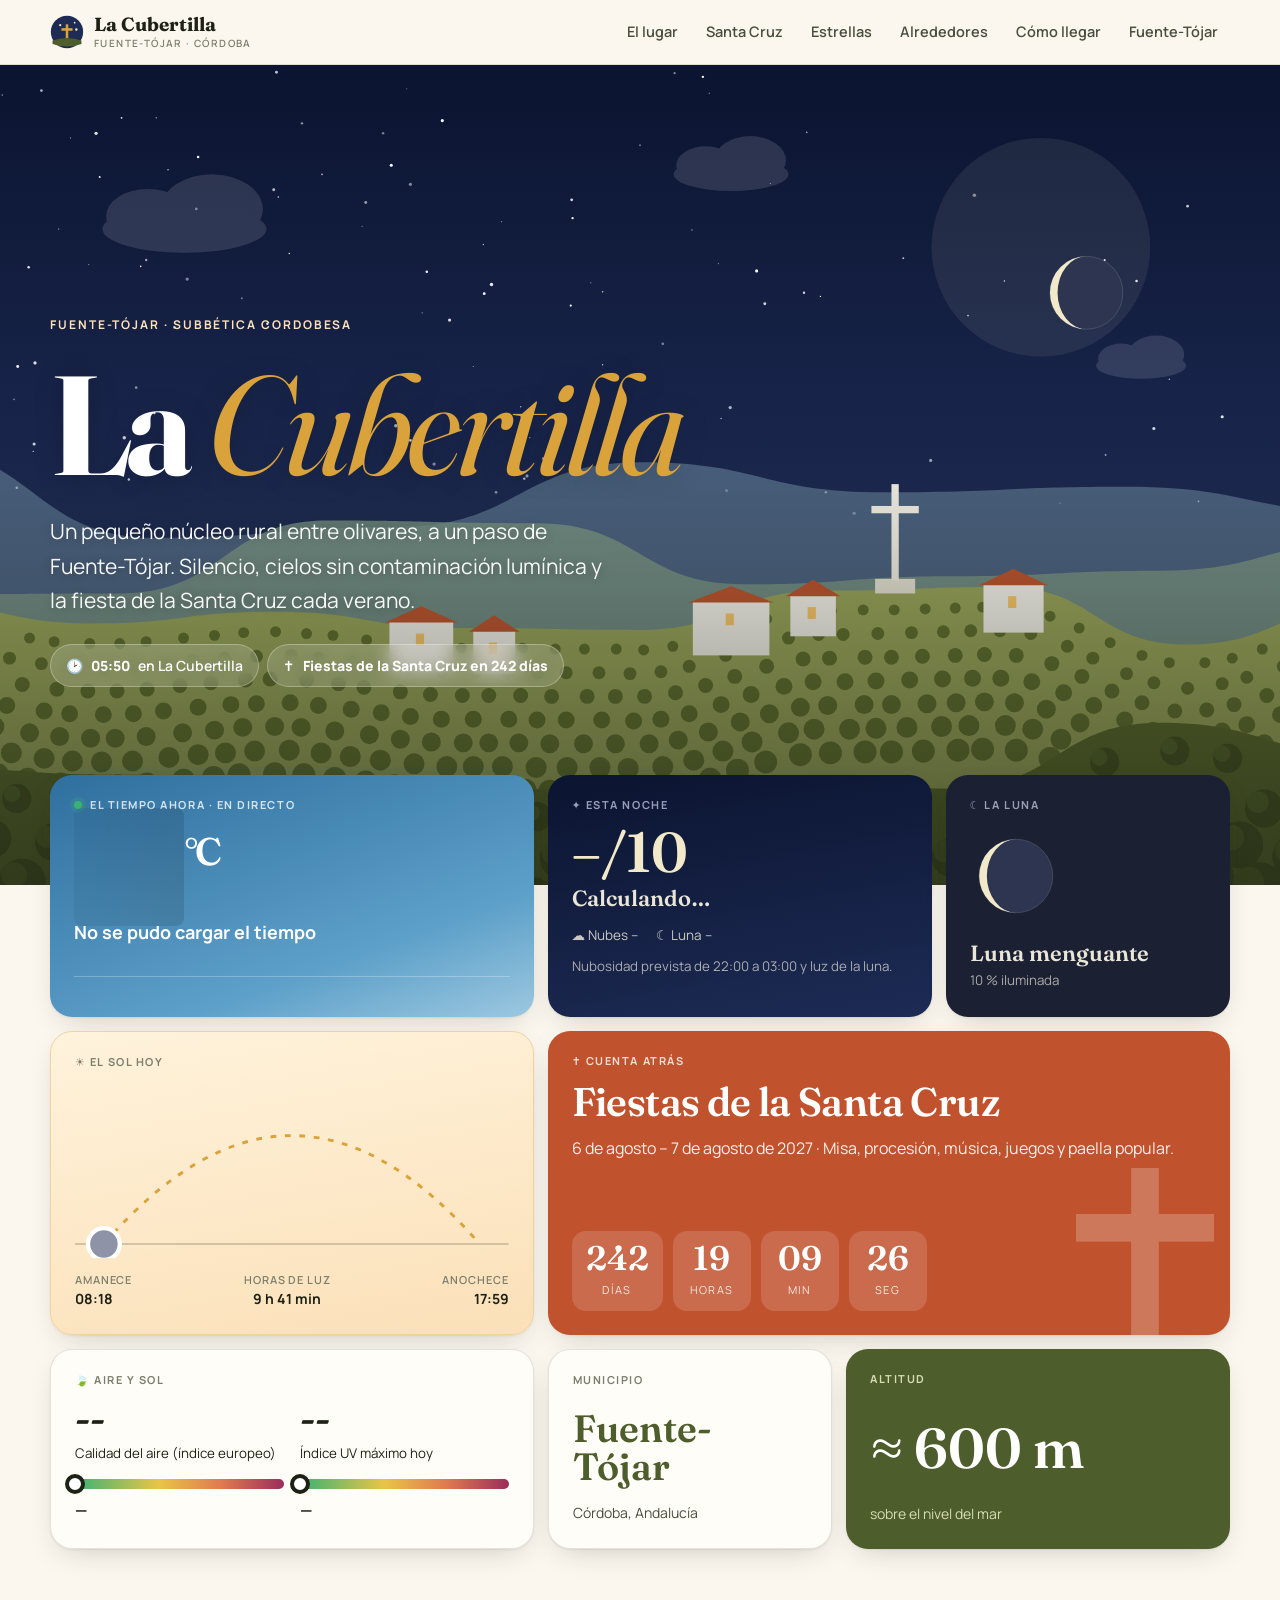
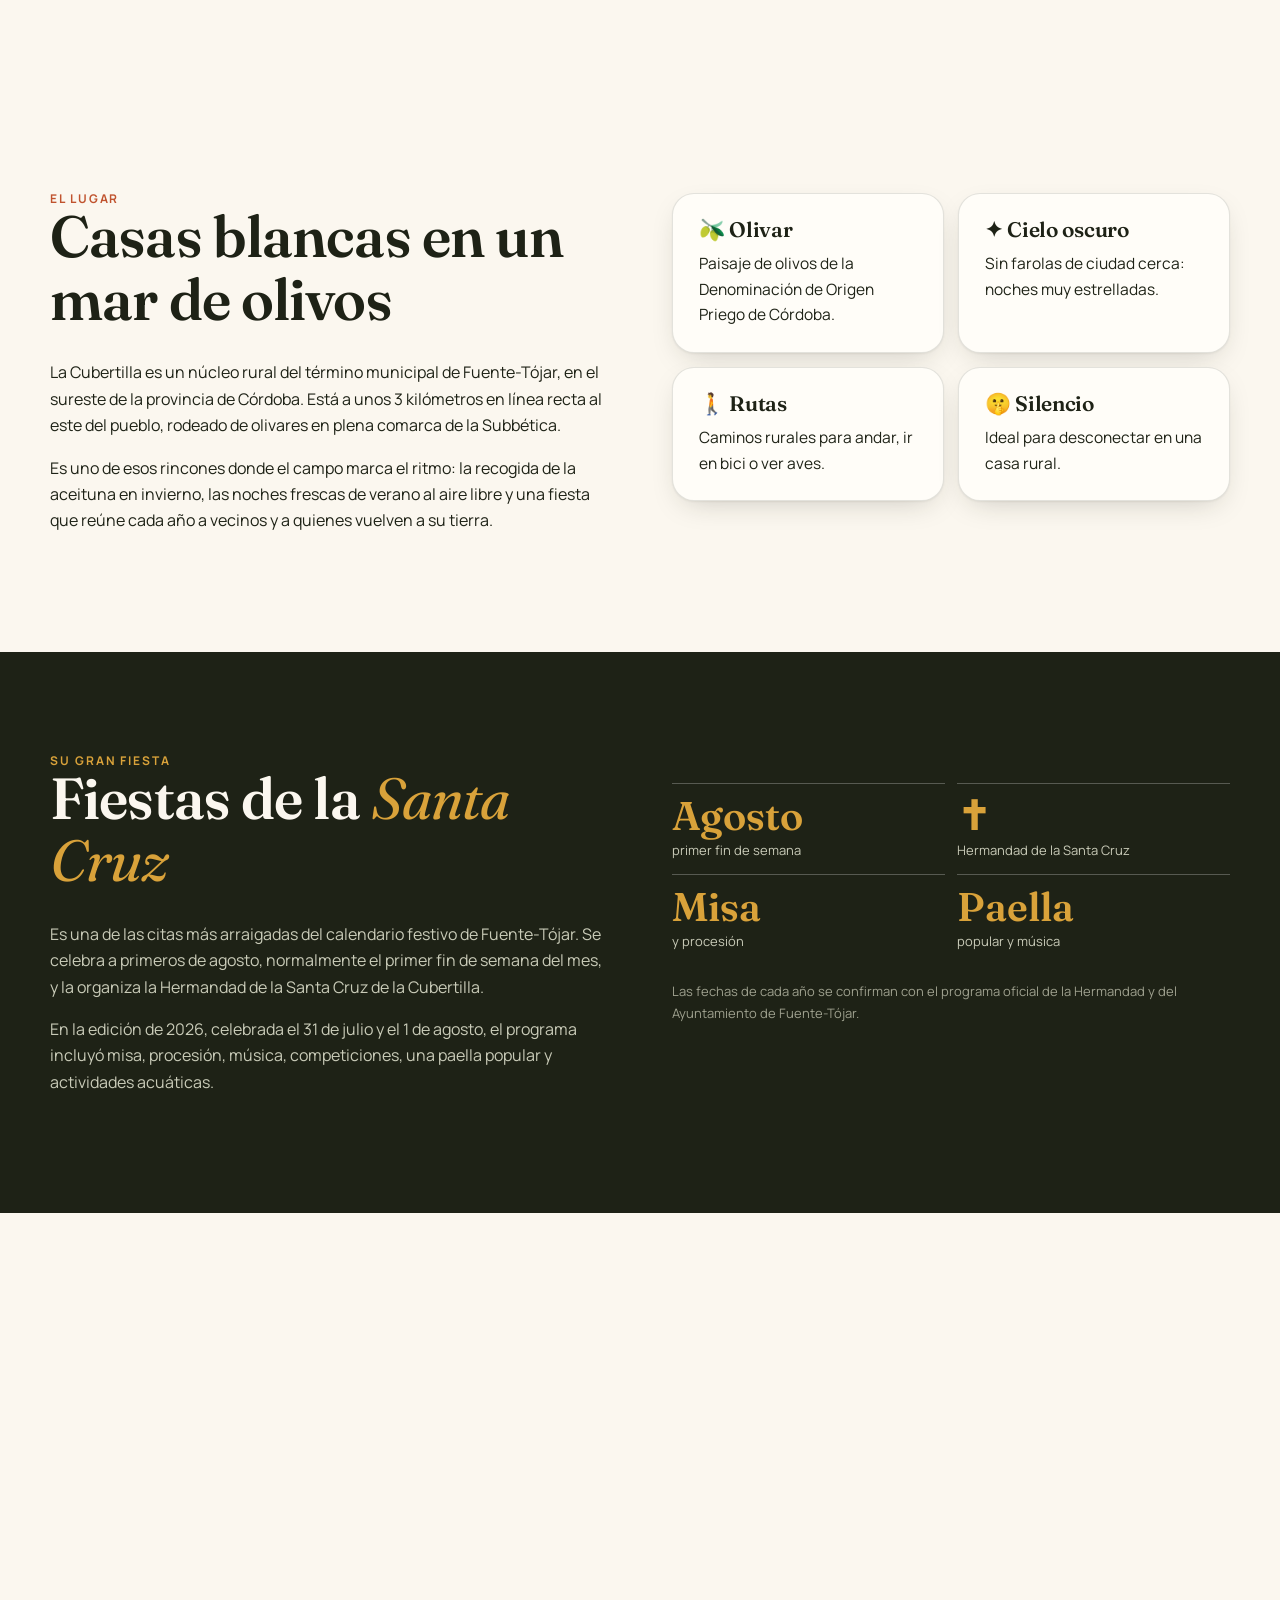
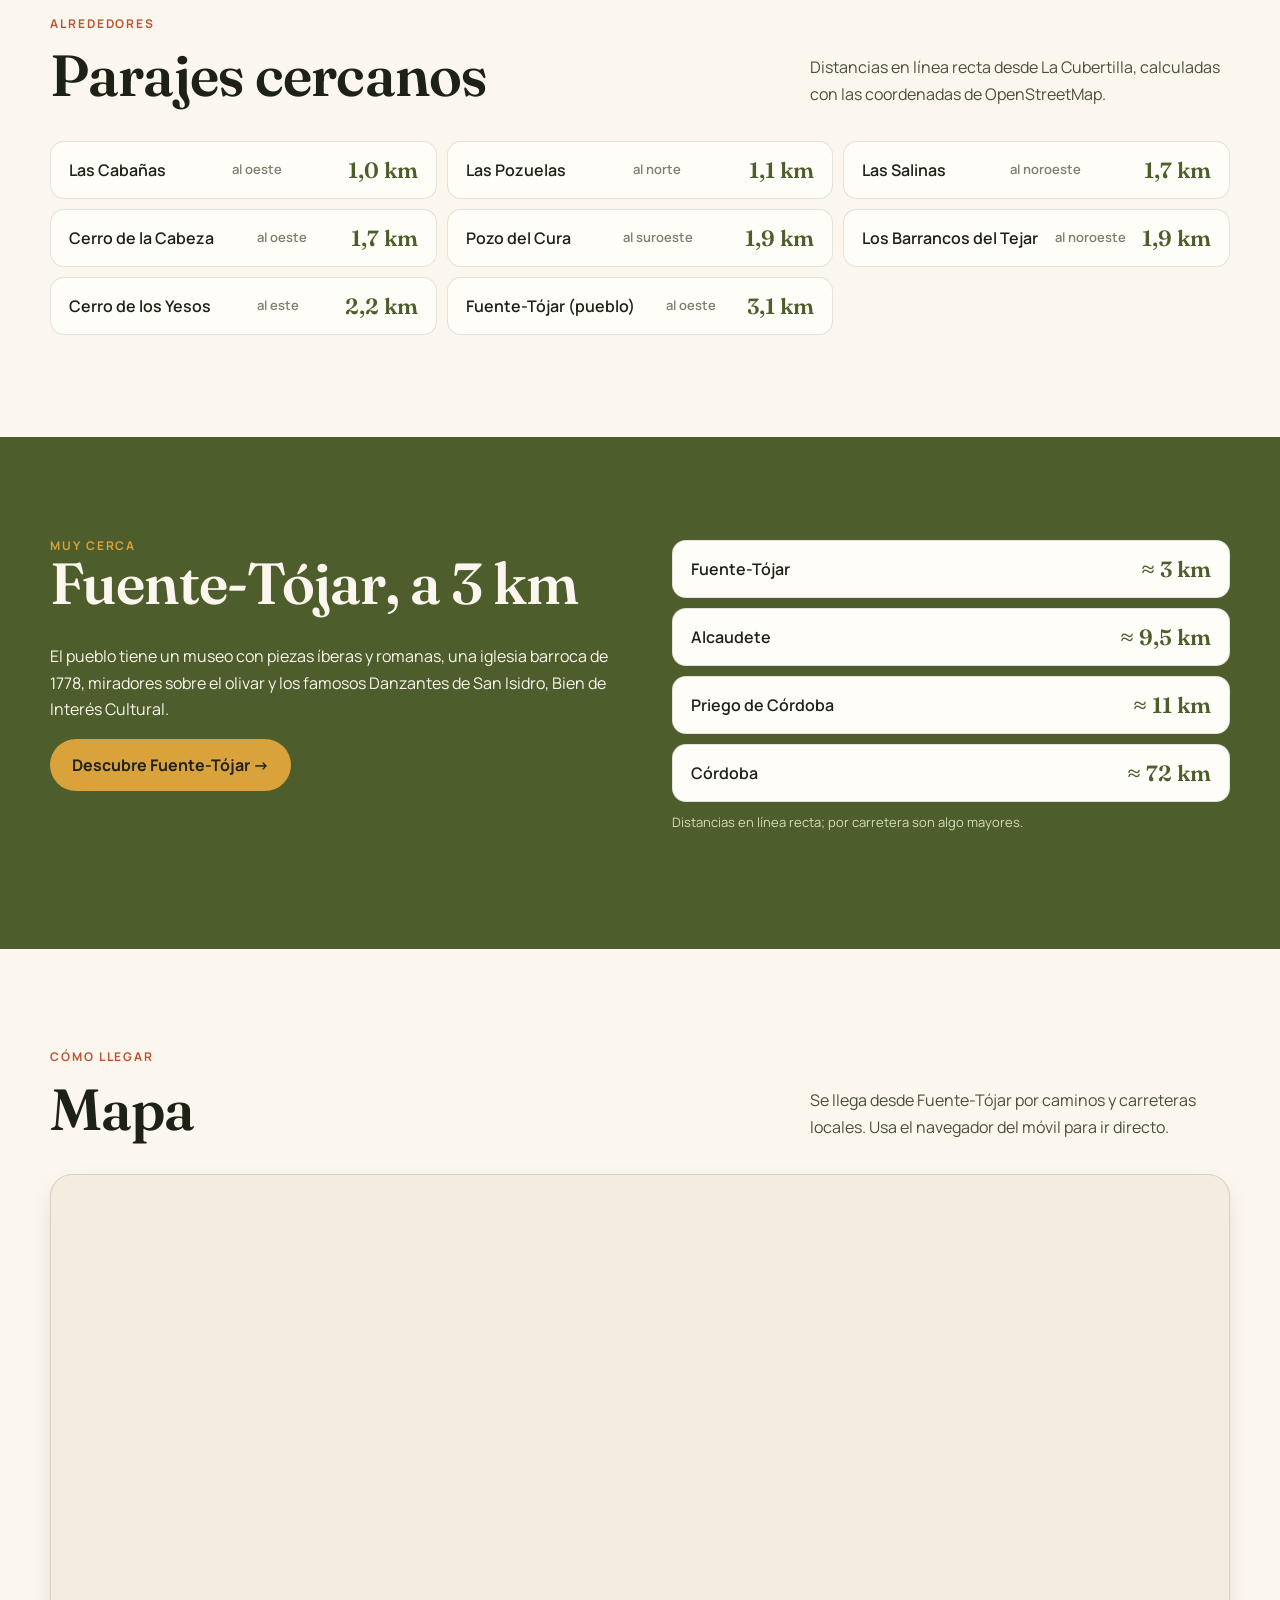
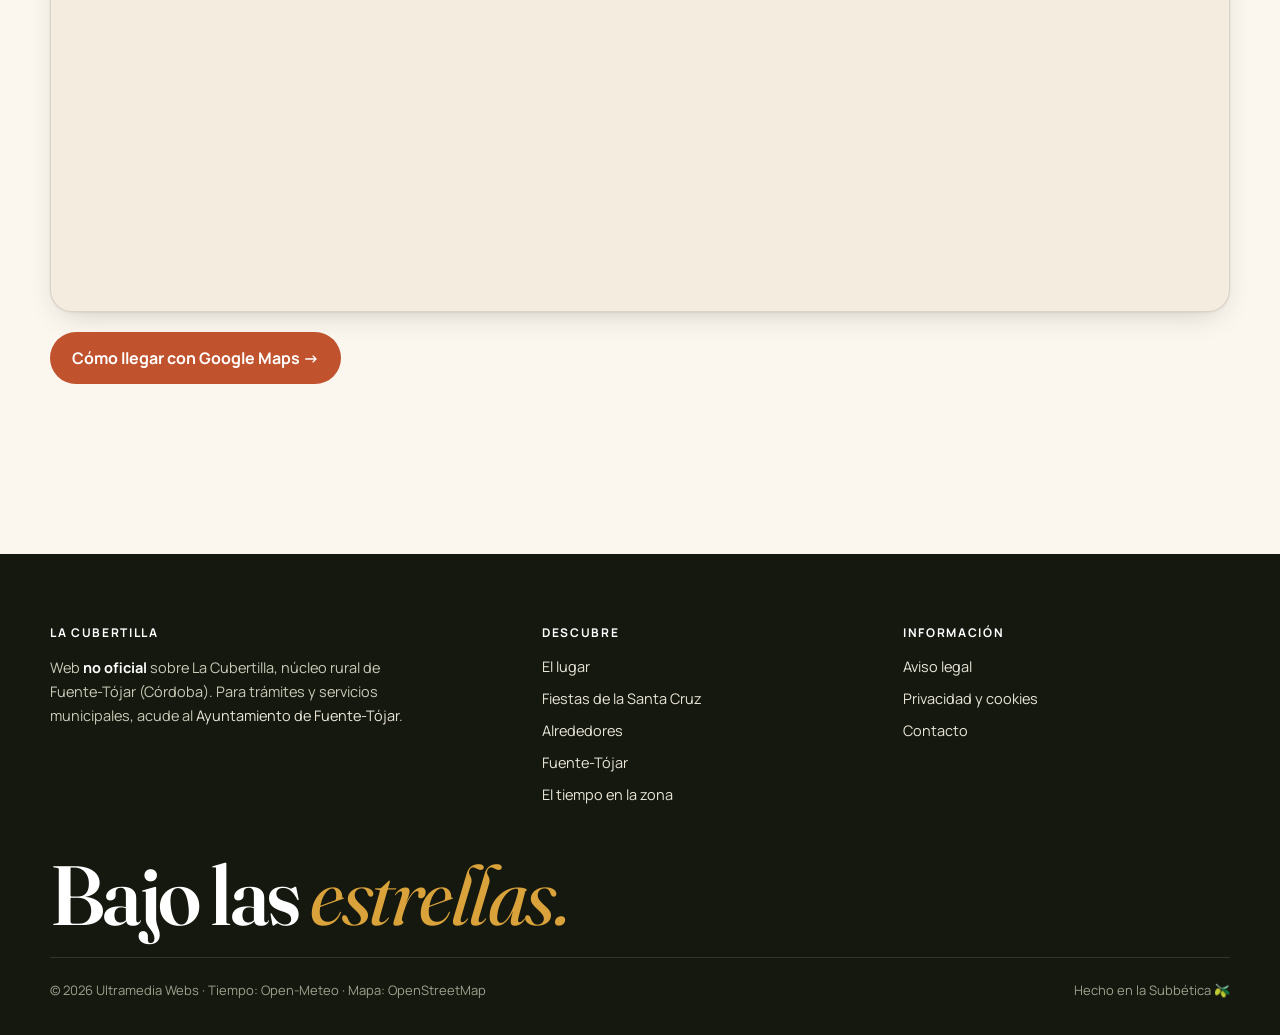
==== index.html @ 9e463443 "Add files via upload" ====
<!doctype html>
<html lang="es">
<head>
<meta charset="utf-8">
<meta name="viewport" content="width=device-width, initial-scale=1">
<title>La Cubertilla (Fuente-Tójar): fiestas de la Santa Cruz, el tiempo y cómo llegar</title>
<meta name="description" content="La Cubertilla, núcleo rural de Fuente-Tójar (Córdoba) entre olivares: fiestas de la Santa Cruz, el tiempo en directo, noches de estrellas, alrededores y cómo llegar.">
<link rel="canonical" href="https://lacubertilla.github.io/">
<meta name="theme-color" content="#4E5D2C">
<meta property="og:type" content="website"><meta property="og:locale" content="es_ES"><meta property="og:site_name" content="Fuente-Tójar">
<meta property="og:title" content="La Cubertilla (Fuente-Tójar): fiestas de la Santa Cruz, el tiempo y cómo llegar"><meta property="og:description" content="La Cubertilla, núcleo rural de Fuente-Tójar (Córdoba) entre olivares: fiestas de la Santa Cruz, el tiempo en directo, noches de estrellas, alrededores y cómo llegar."><meta property="og:url" content="https://lacubertilla.github.io/">
<meta name="twitter:card" content="summary_large_image">
<link rel="icon" href="data:image/svg+xml,%3Csvg xmlns=%22http://www.w3.org/2000/svg%22 viewBox=%220 0 40 40%22%3E%3Ccircle cx=%2220%22 cy=%2220%22 r=%2219%22 fill=%22%234E5D2C%22/%3E%3Ccircle cx=%2226%22 cy=%2213%22 r=%225%22 fill=%22%23D9A23A%22/%3E%3C/svg%3E">
<link rel="preconnect" href="https://fonts.googleapis.com"><link rel="preconnect" href="https://fonts.gstatic.com" crossorigin>
<link rel="stylesheet" href="https://fonts.googleapis.com/css2?family=Fraunces:ital,opsz,wght@0,9..144,400;0,9..144,600;0,9..144,700;1,9..144,400&family=Manrope:wght@400;600;700;800&display=swap">
<link rel="stylesheet" href="style.css?v=2">
<script async src="https://www.googletagmanager.com/gtag/js?id=G-XZWJP9GYLJ"></script>
<script>window.dataLayer=window.dataLayer||[];function gtag(){dataLayer.push(arguments)}gtag('js',new Date());gtag('config','G-XZWJP9GYLJ');</script>
<script type="application/ld+json">{"@context": "https://schema.org", "@type": "WebSite", "name": "La Cubertilla (Fuente-Tójar): fiestas de la Santa Cruz, el tiempo y cómo llegar", "url": "https://lacubertilla.github.io/", "description": "La Cubertilla, núcleo rural de Fuente-Tójar (Córdoba) entre olivares: fiestas de la Santa Cruz, el tiempo en directo, noches de estrellas, alrededores y cómo llegar.", "inLanguage": "es-ES", "about": {"@type": "Place", "name": "La Cubertilla", "geo": {"@type": "GeoCoordinates", "latitude": 37.5089, "longitude": -4.1104}, "address": {"@type": "PostalAddress", "postalCode": "14815", "addressLocality": "Fuente-Tójar", "addressRegion": "Córdoba", "addressCountry": "ES"}}}</script>
<meta name="google-site-verification" content="naZY6HhB4BbUj_WLA6-Zdoc7PAwBKfLJXDmpx7hf-X0">

</head>
<body>

<header class="ft-top">
  <div class="wrap">
    <a class="ft-logo" href="./">
      <svg viewBox="0 0 40 40" aria-hidden="true"><circle cx="20" cy="20" r="19" fill="#1D2B55"/><circle cx="12" cy="12" r="1.3" fill="#F1E9C9"/><circle cx="29" cy="9" r="1" fill="#F1E9C9"/><circle cx="31" cy="17" r="1.4" fill="#F1E9C9"/><rect x="18.5" y="11" width="3" height="18" fill="#D9A23A"/><rect x="13.5" y="15.5" width="13" height="3" fill="#D9A23A"/><path d="M3 30 Q20 24 37 30 L37 34 Q20 40 3 34Z" fill="#4E5D2C"/></svg>
      <span>La Cubertilla<small>Fuente-Tójar · Córdoba</small></span>
    </a>
    <button class="ft-burger" type="button" aria-label="Abrir menú">Menú</button>
    <ul class="ft-menu">
      <li><a href="./#lugar">El lugar</a></li>
      <li><a href="./#fiesta">Santa Cruz</a></li>
      <li><a href="./#estrellas-blk">Estrellas</a></li>
      <li><a href="./#entorno">Alrededores</a></li>
      <li><a href="./#llegar">Cómo llegar</a></li>
      <li><a href="https://fuentetojar.github.io/">Fuente-Tójar</a></li>
    </ul>
  </div>
</header>

<main>
<section class="ft-hero">
<svg class="paisaje" viewBox="0 0 1600 900" preserveAspectRatio="xMidYMax slice" aria-hidden="true">
<defs>
<linearGradient id="gCielo" x1="0" y1="0" x2="0" y2="1"><stop id="c1" offset="0" stop-color="#3A7BB0"/><stop id="c2" offset=".62" stop-color="#9CC9E3"/><stop id="c3" offset="1" stop-color="#F6D9A8"/></linearGradient>
<radialGradient id="gSol"><stop offset="0" stop-color="#FFF6D6"/><stop offset=".35" stop-color="#FFE3A0" stop-opacity=".9"/><stop offset="1" stop-color="#FFD27A" stop-opacity="0"/></radialGradient>
<linearGradient id="gFade" x1="0" y1="0" x2="0" y2="1"><stop offset=".45" stop-color="#1E2216" stop-opacity="0"/><stop offset="1" stop-color="#1E2216" stop-opacity=".6"/></linearGradient>
</defs>
<rect class="sky" width="1600" height="900" fill="url(#gCielo)"/>
<g id="estrellas" opacity="0">
<circle cx="518" cy="75" r="1.4" fill="#fff" opacity="0.44"/>
<circle cx="857" cy="181" r="0.7" fill="#fff" opacity="0.70"/>
<circle cx="60" cy="215" r="0.7" fill="#fff" opacity="0.45"/>
<circle cx="679" cy="409" r="0.8" fill="#fff" opacity="0.53"/>
<circle cx="1004" cy="469" r="1.4" fill="#fff" opacity="0.64"/>
<circle cx="1562" cy="23" r="1.7" fill="#fff" opacity="0.57"/>
<circle cx="231" cy="58" r="1.0" fill="#fff" opacity="0.89"/>
<circle cx="289" cy="288" r="1.4" fill="#fff" opacity="0.62"/>
<circle cx="876" cy="31" r="0.7" fill="#fff" opacity="0.52"/>
<circle cx="1089" cy="212" r="1.0" fill="#fff" opacity="0.75"/>
<circle cx="725" cy="148" r="1.6" fill="#fff" opacity="0.82"/>
<circle cx="391" cy="284" r="1.3" fill="#fff" opacity="0.93"/>
<circle cx="1167" cy="143" r="1.9" fill="#fff" opacity="0.47"/>
<circle cx="669" cy="375" r="0.8" fill="#fff" opacity="0.69"/>
<circle cx="63" cy="331" r="1.6" fill="#fff" opacity="0.74"/>
<circle cx="1401" cy="155" r="1.5" fill="#fff" opacity="0.76"/>
<circle cx="928" cy="226" r="1.7" fill="#fff" opacity="0.97"/>
<circle cx="759" cy="329" r="0.7" fill="#fff" opacity="0.82"/>
<circle cx="1035" cy="492" r="1.7" fill="#fff" opacity="0.57"/>
<circle cx="617" cy="331" r="0.6" fill="#fff" opacity="0.68"/>
<circle cx="269" cy="58" r="0.7" fill="#fff" opacity="0.86"/>
<circle cx="207" cy="123" r="1.1" fill="#fff" opacity="0.92"/>
<circle cx="129" cy="222" r="1.3" fill="#fff" opacity="0.93"/>
<circle cx="1311" cy="428" r="1.0" fill="#fff" opacity="0.65"/>
<circle cx="574" cy="438" r="1.8" fill="#fff" opacity="0.49"/>
<circle cx="282" cy="115" r="0.9" fill="#fff" opacity="0.69"/>
<circle cx="943" cy="130" r="0.6" fill="#fff" opacity="0.65"/>
<circle cx="591" cy="280" r="1.8" fill="#fff" opacity="0.81"/>
<circle cx="825" cy="306" r="1.5" fill="#fff" opacity="0.43"/>
<circle cx="1439" cy="386" r="1.7" fill="#fff" opacity="0.88"/>
<circle cx="628" cy="197" r="0.7" fill="#fff" opacity="0.78"/>
<circle cx="100" cy="33" r="0.9" fill="#fff" opacity="0.50"/>
<circle cx="544" cy="26" r="0.6" fill="#fff" opacity="0.49"/>
<circle cx="162" cy="180" r="0.6" fill="#fff" opacity="0.92"/>
<circle cx="983" cy="74" r="0.9" fill="#fff" opacity="0.61"/>
<circle cx="583" cy="61" r="1.7" fill="#fff" opacity="1.00"/>
<circle cx="746" cy="239" r="0.7" fill="#fff" opacity="0.46"/>
<circle cx="548" cy="131" r="1.7" fill="#fff" opacity="0.50"/>
<circle cx="37" cy="471" r="1.3" fill="#fff" opacity="0.49"/>
<circle cx="869" cy="13" r="1.3" fill="#fff" opacity="0.99"/>
<circle cx="1381" cy="345" r="0.9" fill="#fff" opacity="0.62"/>
<circle cx="267" cy="382" r="1.3" fill="#fff" opacity="0.87"/>
<circle cx="527" cy="110" r="1.7" fill="#fff" opacity="0.99"/>
<circle cx="1364" cy="399" r="1.7" fill="#fff" opacity="0.84"/>
<circle cx="363" cy="256" r="1.1" fill="#fff" opacity="0.42"/>
<circle cx="45" cy="138" r="0.9" fill="#fff" opacity="0.82"/>
<circle cx="1530" cy="221" r="1.8" fill="#fff" opacity="0.99"/>
<circle cx="1528" cy="180" r="0.9" fill="#fff" opacity="0.54"/>
<circle cx="315" cy="101" r="1.4" fill="#fff" opacity="0.94"/>
<circle cx="1345" cy="237" r="1.4" fill="#fff" opacity="0.88"/>
<circle cx="136" cy="327" r="1.8" fill="#fff" opacity="0.87"/>
<circle cx="1200" cy="237" r="0.8" fill="#fff" opacity="0.87"/>
<circle cx="532" cy="396" r="1.9" fill="#fff" opacity="0.64"/>
<circle cx="642" cy="469" r="1.5" fill="#fff" opacity="0.50"/>
<circle cx="203" cy="75" r="1.8" fill="#fff" opacity="0.88"/>
<circle cx="234" cy="409" r="1.9" fill="#fff" opacity="0.79"/>
<circle cx="561" cy="272" r="0.8" fill="#fff" opacity="0.41"/>
<circle cx="1553" cy="322" r="1.3" fill="#fff" opacity="0.96"/>
<circle cx="694" cy="432" r="1.7" fill="#fff" opacity="0.53"/>
<circle cx="403" cy="145" r="0.9" fill="#fff" opacity="0.75"/>
<circle cx="415" cy="207" r="0.8" fill="#fff" opacity="0.95"/>
<circle cx="566" cy="227" r="1.4" fill="#fff" opacity="0.94"/>
<circle cx="673" cy="454" r="1.3" fill="#fff" opacity="0.72"/>
<circle cx="838" cy="9" r="1.2" fill="#fff" opacity="0.51"/>
<circle cx="6" cy="396" r="0.8" fill="#fff" opacity="0.68"/>
<circle cx="1160" cy="275" r="1.0" fill="#fff" opacity="0.71"/>
<circle cx="889" cy="388" r="0.7" fill="#fff" opacity="0.74"/>
<circle cx="398" cy="137" r="1.6" fill="#fff" opacity="0.70"/>
<circle cx="899" cy="376" r="1.8" fill="#fff" opacity="0.67"/>
<circle cx="980" cy="250" r="1.3" fill="#fff" opacity="0.82"/>
<circle cx="724" cy="264" r="1.2" fill="#fff" opacity="0.96"/>
<circle cx="1119" cy="434" r="1.8" fill="#fff" opacity="0.56"/>
<circle cx="895" cy="467" r="1.7" fill="#fff" opacity="0.48"/>
<circle cx="195" cy="219" r="0.7" fill="#fff" opacity="0.54"/>
<circle cx="117" cy="331" r="1.6" fill="#fff" opacity="0.94"/>
<circle cx="247" cy="354" r="1.5" fill="#fff" opacity="0.49"/>
<circle cx="1413" cy="479" r="0.9" fill="#fff" opacity="0.97"/>
<circle cx="637" cy="241" r="1.9" fill="#fff" opacity="0.90"/>
<circle cx="258" cy="214" r="1.3" fill="#fff" opacity="0.60"/>
<circle cx="313" cy="158" r="1.5" fill="#fff" opacity="0.41"/>
<circle cx="886" cy="218" r="0.6" fill="#fff" opacity="0.60"/>
<circle cx="998" cy="254" r="0.7" fill="#fff" opacity="0.99"/>
<circle cx="1261" cy="481" r="0.7" fill="#fff" opacity="0.56"/>
<circle cx="63" cy="386" r="1.0" fill="#fff" opacity="0.48"/>
<circle cx="676" cy="451" r="1.7" fill="#fff" opacity="0.56"/>
<circle cx="239" cy="455" r="1.3" fill="#fff" opacity="0.82"/>
<circle cx="143" cy="28" r="1.5" fill="#fff" opacity="0.66"/>
<circle cx="116" cy="464" r="1.4" fill="#fff" opacity="0.88"/>
<circle cx="134" cy="424" r="0.7" fill="#fff" opacity="0.92"/>
<circle cx="726" cy="168" r="1.3" fill="#fff" opacity="0.96"/>
<circle cx="429" cy="64" r="1.3" fill="#fff" opacity="0.54"/>
<circle cx="175" cy="80" r="0.7" fill="#fff" opacity="0.52"/>
<circle cx="499" cy="151" r="1.6" fill="#fff" opacity="0.57"/>
<circle cx="800" cy="88" r="1.1" fill="#fff" opacity="0.41"/>
<circle cx="401" cy="8" r="1.6" fill="#fff" opacity="0.73"/>
<circle cx="303" cy="235" r="1.8" fill="#fff" opacity="0.46"/>
<circle cx="1310" cy="214" r="1.2" fill="#fff" opacity="0.90"/>
<circle cx="629" cy="251" r="1.5" fill="#fff" opacity="0.99"/>
<circle cx="548" cy="412" r="1.5" fill="#fff" opacity="0.78"/>
<circle cx="648" cy="172" r="0.7" fill="#fff" opacity="0.48"/>
<circle cx="113" cy="367" r="0.9" fill="#fff" opacity="0.50"/>
<circle cx="135" cy="416" r="1.7" fill="#fff" opacity="0.80"/>
<circle cx="451" cy="120" r="1.0" fill="#fff" opacity="0.68"/>
<circle cx="252" cy="221" r="0.9" fill="#fff" opacity="0.98"/>
<circle cx="1556" cy="271" r="0.9" fill="#fff" opacity="0.98"/>
<circle cx="495" cy="177" r="0.6" fill="#fff" opacity="0.63"/>
<circle cx="759" cy="249" r="0.9" fill="#fff" opacity="0.70"/>
<circle cx="8" cy="131" r="0.7" fill="#fff" opacity="0.64"/>
<circle cx="67" cy="11" r="1.0" fill="#fff" opacity="0.54"/>
<circle cx="937" cy="262" r="1.6" fill="#fff" opacity="0.79"/>
</g>
<g id="astro" transform="translate(1180,250)"><circle r="170" fill="url(#gSol)"/><circle id="disco" r="46" fill="#FFF3CF"/></g>
<g class="nube" opacity=".75" transform="translate(300,180) scale(1)"><ellipse cx="0" cy="0" rx="90" ry="26" fill="#fff"/><ellipse cx="-40" cy="-14" rx="46" ry="30" fill="#fff"/><ellipse cx="30" cy="-22" rx="56" ry="38" fill="#fff"/></g>
<g class="nube" opacity=".75" transform="translate(900,120) scale(0.7)"><ellipse cx="0" cy="0" rx="90" ry="26" fill="#fff"/><ellipse cx="-40" cy="-14" rx="46" ry="30" fill="#fff"/><ellipse cx="30" cy="-22" rx="56" ry="38" fill="#fff"/></g>
<g class="nube" opacity=".75" transform="translate(1350,330) scale(0.55)"><ellipse cx="0" cy="0" rx="90" ry="26" fill="#fff"/><ellipse cx="-40" cy="-14" rx="46" ry="30" fill="#fff"/><ellipse cx="30" cy="-22" rx="56" ry="38" fill="#fff"/></g>
<path d="M0,900 L0,419 C133,419 133,519 267,519 C400,519 400,507 533,507 C667,507 667,436 800,436 C933,436 933,469 1067,469 C1200,469 1200,463 1333,463 C1467,463 1467,491 1600,491 L1600,900 Z" fill="#6F8FA6" opacity=".55"/>
<path d="M0,900 L0,581 C114,581 114,580 229,580 C343,580 343,500 457,500 C571,500 571,503 686,503 C800,503 800,570 914,570 C1029,570 1029,561 1143,561 C1257,561 1257,555 1371,555 C1486,555 1486,523 1600,523 L1600,900 Z" fill="#7E9A86" opacity=".75"/>
<path d="M0,900 L0,590 C100,590 100,613 200,613 C300,613 300,600 400,600 C500,600 500,618 600,618 C700,618 700,620 800,620 C900,620 900,577 1000,577 C1100,577 1100,573 1200,573 C1300,573 1300,636 1400,636 C1500,636 1500,592 1600,592 L1600,900 Z" fill="#9AA65A"/>
<g fill="#5E6E2C">
<circle cx="-8" cy="612" r="6.0"/>
<circle cx="27" cy="613" r="6.0"/>
<circle cx="57" cy="617" r="6.0"/>
<circle cx="91" cy="622" r="6.0"/>
<circle cx="130" cy="629" r="6.0"/>
<circle cx="157" cy="633" r="6.0"/>
<circle cx="196" cy="635" r="6.0"/>
<circle cx="229" cy="635" r="6.0"/>
<circle cx="258" cy="633" r="6.0"/>
<circle cx="299" cy="629" r="6.0"/>
<circle cx="333" cy="626" r="6.0"/>
<circle cx="365" cy="623" r="6.0"/>
<circle cx="400" cy="622" r="6.0"/>
<circle cx="434" cy="624" r="6.0"/>
<circle cx="463" cy="626" r="6.0"/>
<circle cx="500" cy="631" r="6.0"/>
<circle cx="534" cy="635" r="6.0"/>
<circle cx="571" cy="639" r="6.0"/>
<circle cx="604" cy="640" r="6.0"/>
<circle cx="639" cy="640" r="6.0"/>
<circle cx="671" cy="640" r="6.0"/>
<circle cx="707" cy="641" r="6.0"/>
<circle cx="739" cy="641" r="6.0"/>
<circle cx="774" cy="641" r="6.0"/>
<circle cx="804" cy="642" r="6.0"/>
<circle cx="836" cy="638" r="6.0"/>
<circle cx="871" cy="629" r="6.0"/>
<circle cx="907" cy="618" r="6.0"/>
<circle cx="939" cy="608" r="6.0"/>
<circle cx="979" cy="600" r="6.0"/>
<circle cx="1010" cy="599" r="6.0"/>
<circle cx="1045" cy="598" r="6.0"/>
<circle cx="1079" cy="598" r="6.0"/>
<circle cx="1113" cy="597" r="6.0"/>
<circle cx="1146" cy="596" r="6.0"/>
<circle cx="1176" cy="595" r="6.0"/>
<circle cx="1216" cy="596" r="6.0"/>
<circle cx="1250" cy="605" r="6.0"/>
<circle cx="1282" cy="618" r="6.0"/>
<circle cx="1316" cy="634" r="6.0"/>
<circle cx="1351" cy="648" r="6.0"/>
<circle cx="1381" cy="656" r="6.0"/>
<circle cx="1420" cy="656" r="6.0"/>
<circle cx="1450" cy="651" r="6.0"/>
<circle cx="1483" cy="641" r="6.0"/>
<circle cx="1518" cy="630" r="6.0"/>
<circle cx="1556" cy="619" r="6.0"/>
<circle cx="1586" cy="614" r="6.0"/>
<circle cx="9" cy="638" r="7.1"/>
<circle cx="45" cy="641" r="7.1"/>
<circle cx="75" cy="645" r="7.1"/>
<circle cx="108" cy="651" r="7.1"/>
<circle cx="143" cy="657" r="7.1"/>
<circle cx="178" cy="661" r="7.1"/>
<circle cx="213" cy="661" r="7.1"/>
<circle cx="246" cy="660" r="7.1"/>
<circle cx="280" cy="657" r="7.1"/>
<circle cx="310" cy="654" r="7.1"/>
<circle cx="344" cy="651" r="7.1"/>
<circle cx="379" cy="649" r="7.1"/>
<circle cx="417" cy="648" r="7.1"/>
<circle cx="447" cy="651" r="7.1"/>
<circle cx="484" cy="655" r="7.1"/>
<circle cx="513" cy="659" r="7.1"/>
<circle cx="547" cy="663" r="7.1"/>
<circle cx="583" cy="666" r="7.1"/>
<circle cx="620" cy="666" r="7.1"/>
<circle cx="655" cy="666" r="7.1"/>
<circle cx="688" cy="667" r="7.1"/>
<circle cx="719" cy="667" r="7.1"/>
<circle cx="755" cy="667" r="7.1"/>
<circle cx="789" cy="668" r="7.1"/>
<circle cx="823" cy="666" r="7.1"/>
<circle cx="854" cy="660" r="7.1"/>
<circle cx="894" cy="648" r="7.1"/>
<circle cx="923" cy="639" r="7.1"/>
<circle cx="963" cy="629" r="7.1"/>
<circle cx="996" cy="625" r="7.1"/>
<circle cx="1023" cy="625" r="7.1"/>
<circle cx="1061" cy="624" r="7.1"/>
<circle cx="1098" cy="623" r="7.1"/>
<circle cx="1133" cy="622" r="7.1"/>
<circle cx="1163" cy="621" r="7.1"/>
<circle cx="1195" cy="621" r="7.1"/>
<circle cx="1229" cy="624" r="7.1"/>
<circle cx="1269" cy="638" r="7.1"/>
<circle cx="1297" cy="651" r="7.1"/>
<circle cx="1334" cy="668" r="7.1"/>
<circle cx="1364" cy="678" r="7.1"/>
<circle cx="1401" cy="684" r="7.1"/>
<circle cx="1439" cy="679" r="7.1"/>
<circle cx="1466" cy="672" r="7.1"/>
<circle cx="1506" cy="660" r="7.1"/>
<circle cx="1537" cy="650" r="7.1"/>
<circle cx="1574" cy="642" r="7.1"/>
<circle cx="1607" cy="640" r="7.1"/>
<circle cx="-12" cy="664" r="8.2"/>
<circle cx="27" cy="665" r="8.2"/>
<circle cx="58" cy="669" r="8.2"/>
<circle cx="88" cy="674" r="8.2"/>
<circle cx="122" cy="680" r="8.2"/>
<circle cx="160" cy="685" r="8.2"/>
<circle cx="194" cy="687" r="8.2"/>
<circle cx="226" cy="687" r="8.2"/>
<circle cx="259" cy="685" r="8.2"/>
<circle cx="295" cy="681" r="8.2"/>
<circle cx="329" cy="678" r="8.2"/>
<circle cx="367" cy="675" r="8.2"/>
<circle cx="394" cy="674" r="8.2"/>
<circle cx="434" cy="675" r="8.2"/>
<circle cx="469" cy="679" r="8.2"/>
<circle cx="497" cy="683" r="8.2"/>
<circle cx="537" cy="688" r="8.2"/>
<circle cx="570" cy="691" r="8.2"/>
<circle cx="605" cy="692" r="8.2"/>
<circle cx="634" cy="692" r="8.2"/>
<circle cx="669" cy="692" r="8.2"/>
<circle cx="703" cy="693" r="8.2"/>
<circle cx="742" cy="693" r="8.2"/>
<circle cx="773" cy="693" r="8.2"/>
<circle cx="805" cy="693" r="8.2"/>
<circle cx="839" cy="689" r="8.2"/>
<circle cx="872" cy="681" r="8.2"/>
<circle cx="904" cy="671" r="8.2"/>
<circle cx="939" cy="660" r="8.2"/>
<circle cx="979" cy="652" r="8.2"/>
<circle cx="1008" cy="651" r="8.2"/>
<circle cx="1047" cy="650" r="8.2"/>
<circle cx="1076" cy="650" r="8.2"/>
<circle cx="1110" cy="649" r="8.2"/>
<circle cx="1146" cy="648" r="8.2"/>
<circle cx="1178" cy="647" r="8.2"/>
<circle cx="1213" cy="648" r="8.2"/>
<circle cx="1252" cy="657" r="8.2"/>
<circle cx="1285" cy="671" r="8.2"/>
<circle cx="1318" cy="687" r="8.2"/>
<circle cx="1351" cy="700" r="8.2"/>
<circle cx="1387" cy="709" r="8.2"/>
<circle cx="1422" cy="708" r="8.2"/>
<circle cx="1452" cy="702" r="8.2"/>
<circle cx="1488" cy="692" r="8.2"/>
<circle cx="1516" cy="682" r="8.2"/>
<circle cx="1556" cy="671" r="8.2"/>
<circle cx="1588" cy="666" r="8.2"/>
<circle cx="9" cy="690" r="9.3"/>
<circle cx="42" cy="693" r="9.3"/>
<circle cx="73" cy="697" r="9.3"/>
<circle cx="105" cy="703" r="9.3"/>
<circle cx="146" cy="709" r="9.3"/>
<circle cx="174" cy="712" r="9.3"/>
<circle cx="211" cy="713" r="9.3"/>
<circle cx="244" cy="712" r="9.3"/>
<circle cx="277" cy="709" r="9.3"/>
<circle cx="315" cy="705" r="9.3"/>
<circle cx="351" cy="702" r="9.3"/>
<circle cx="379" cy="701" r="9.3"/>
<circle cx="416" cy="700" r="9.3"/>
<circle cx="447" cy="703" r="9.3"/>
<circle cx="483" cy="707" r="9.3"/>
<circle cx="516" cy="711" r="9.3"/>
<circle cx="548" cy="715" r="9.3"/>
<circle cx="582" cy="718" r="9.3"/>
<circle cx="617" cy="718" r="9.3"/>
<circle cx="656" cy="718" r="9.3"/>
<circle cx="687" cy="719" r="9.3"/>
<circle cx="719" cy="719" r="9.3"/>
<circle cx="758" cy="719" r="9.3"/>
<circle cx="793" cy="720" r="9.3"/>
<circle cx="823" cy="718" r="9.3"/>
<circle cx="854" cy="712" r="9.3"/>
<circle cx="889" cy="702" r="9.3"/>
<circle cx="922" cy="691" r="9.3"/>
<circle cx="958" cy="682" r="9.3"/>
<circle cx="990" cy="677" r="9.3"/>
<circle cx="1025" cy="677" r="9.3"/>
<circle cx="1059" cy="676" r="9.3"/>
<circle cx="1096" cy="675" r="9.3"/>
<circle cx="1132" cy="674" r="9.3"/>
<circle cx="1165" cy="673" r="9.3"/>
<circle cx="1196" cy="673" r="9.3"/>
<circle cx="1230" cy="677" r="9.3"/>
<circle cx="1265" cy="689" r="9.3"/>
<circle cx="1298" cy="703" r="9.3"/>
<circle cx="1332" cy="719" r="9.3"/>
<circle cx="1363" cy="730" r="9.3"/>
<circle cx="1399" cy="736" r="9.3"/>
<circle cx="1439" cy="731" r="9.3"/>
<circle cx="1466" cy="724" r="9.3"/>
<circle cx="1503" cy="713" r="9.3"/>
<circle cx="1538" cy="702" r="9.3"/>
<circle cx="1574" cy="694" r="9.3"/>
<circle cx="1603" cy="692" r="9.3"/>
<circle cx="-12" cy="716" r="10.4"/>
<circle cx="22" cy="717" r="10.4"/>
<circle cx="57" cy="721" r="10.4"/>
<circle cx="92" cy="726" r="10.4"/>
<circle cx="130" cy="733" r="10.4"/>
<circle cx="163" cy="737" r="10.4"/>
<circle cx="197" cy="739" r="10.4"/>
<circle cx="224" cy="739" r="10.4"/>
<circle cx="258" cy="737" r="10.4"/>
<circle cx="298" cy="733" r="10.4"/>
<circle cx="333" cy="730" r="10.4"/>
<circle cx="364" cy="727" r="10.4"/>
<circle cx="399" cy="726" r="10.4"/>
<circle cx="428" cy="727" r="10.4"/>
<circle cx="465" cy="731" r="10.4"/>
<circle cx="503" cy="735" r="10.4"/>
<circle cx="537" cy="740" r="10.4"/>
<circle cx="571" cy="743" r="10.4"/>
<circle cx="606" cy="744" r="10.4"/>
<circle cx="634" cy="744" r="10.4"/>
<circle cx="667" cy="744" r="10.4"/>
<circle cx="701" cy="745" r="10.4"/>
<circle cx="738" cy="745" r="10.4"/>
<circle cx="773" cy="745" r="10.4"/>
<circle cx="810" cy="745" r="10.4"/>
<circle cx="842" cy="741" r="10.4"/>
<circle cx="875" cy="732" r="10.4"/>
<circle cx="910" cy="721" r="10.4"/>
<circle cx="942" cy="712" r="10.4"/>
<circle cx="976" cy="705" r="10.4"/>
<circle cx="1006" cy="703" r="10.4"/>
<circle cx="1046" cy="702" r="10.4"/>
<circle cx="1076" cy="702" r="10.4"/>
<circle cx="1115" cy="701" r="10.4"/>
<circle cx="1147" cy="700" r="10.4"/>
<circle cx="1178" cy="699" r="10.4"/>
<circle cx="1211" cy="700" r="10.4"/>
<circle cx="1246" cy="707" r="10.4"/>
<circle cx="1283" cy="722" r="10.4"/>
<circle cx="1318" cy="739" r="10.4"/>
<circle cx="1347" cy="751" r="10.4"/>
<circle cx="1381" cy="760" r="10.4"/>
<circle cx="1418" cy="761" r="10.4"/>
<circle cx="1453" cy="754" r="10.4"/>
<circle cx="1485" cy="745" r="10.4"/>
<circle cx="1518" cy="734" r="10.4"/>
<circle cx="1555" cy="723" r="10.4"/>
<circle cx="1584" cy="719" r="10.4"/>
<circle cx="5" cy="742" r="11.5"/>
<circle cx="41" cy="745" r="11.5"/>
<circle cx="79" cy="750" r="11.5"/>
<circle cx="110" cy="755" r="11.5"/>
<circle cx="146" cy="761" r="11.5"/>
<circle cx="177" cy="764" r="11.5"/>
<circle cx="209" cy="765" r="11.5"/>
<circle cx="243" cy="764" r="11.5"/>
<circle cx="283" cy="760" r="11.5"/>
<circle cx="315" cy="757" r="11.5"/>
<circle cx="345" cy="755" r="11.5"/>
<circle cx="377" cy="753" r="11.5"/>
<circle cx="415" cy="752" r="11.5"/>
<circle cx="450" cy="755" r="11.5"/>
<circle cx="482" cy="759" r="11.5"/>
<circle cx="515" cy="763" r="11.5"/>
<circle cx="552" cy="767" r="11.5"/>
<circle cx="588" cy="770" r="11.5"/>
<circle cx="617" cy="770" r="11.5"/>
<circle cx="649" cy="770" r="11.5"/>
<circle cx="686" cy="771" r="11.5"/>
<circle cx="720" cy="771" r="11.5"/>
<circle cx="756" cy="771" r="11.5"/>
<circle cx="787" cy="772" r="11.5"/>
<circle cx="825" cy="770" r="11.5"/>
<circle cx="859" cy="763" r="11.5"/>
<circle cx="891" cy="753" r="11.5"/>
<circle cx="923" cy="743" r="11.5"/>
<circle cx="963" cy="733" r="11.5"/>
<circle cx="991" cy="729" r="11.5"/>
<circle cx="1030" cy="729" r="11.5"/>
<circle cx="1059" cy="728" r="11.5"/>
<circle cx="1093" cy="727" r="11.5"/>
<circle cx="1131" cy="726" r="11.5"/>
<circle cx="1161" cy="725" r="11.5"/>
<circle cx="1201" cy="725" r="11.5"/>
<circle cx="1231" cy="729" r="11.5"/>
<circle cx="1262" cy="740" r="11.5"/>
<circle cx="1297" cy="755" r="11.5"/>
<circle cx="1332" cy="771" r="11.5"/>
<circle cx="1368" cy="783" r="11.5"/>
<circle cx="1405" cy="788" r="11.5"/>
<circle cx="1432" cy="785" r="11.5"/>
<circle cx="1468" cy="776" r="11.5"/>
<circle cx="1501" cy="765" r="11.5"/>
<circle cx="1541" cy="753" r="11.5"/>
<circle cx="1568" cy="747" r="11.5"/>
<circle cx="1601" cy="744" r="11.5"/>
<circle cx="-14" cy="768" r="12.6"/>
<circle cx="23" cy="769" r="12.6"/>
<circle cx="61" cy="773" r="12.6"/>
<circle cx="95" cy="779" r="12.6"/>
<circle cx="128" cy="784" r="12.6"/>
<circle cx="164" cy="789" r="12.6"/>
<circle cx="197" cy="791" r="12.6"/>
<circle cx="227" cy="791" r="12.6"/>
<circle cx="259" cy="789" r="12.6"/>
<circle cx="299" cy="785" r="12.6"/>
<circle cx="332" cy="782" r="12.6"/>
<circle cx="360" cy="779" r="12.6"/>
<circle cx="399" cy="778" r="12.6"/>
<circle cx="431" cy="779" r="12.6"/>
<circle cx="465" cy="783" r="12.6"/>
<circle cx="499" cy="787" r="12.6"/>
<circle cx="531" cy="791" r="12.6"/>
<circle cx="564" cy="794" r="12.6"/>
<circle cx="600" cy="796" r="12.6"/>
<circle cx="635" cy="796" r="12.6"/>
<circle cx="674" cy="796" r="12.6"/>
<circle cx="701" cy="797" r="12.6"/>
<circle cx="742" cy="797" r="12.6"/>
<circle cx="770" cy="797" r="12.6"/>
<circle cx="805" cy="797" r="12.6"/>
<circle cx="843" cy="793" r="12.6"/>
<circle cx="877" cy="784" r="12.6"/>
<circle cx="907" cy="774" r="12.6"/>
<circle cx="938" cy="765" r="12.6"/>
<circle cx="976" cy="757" r="12.6"/>
<circle cx="1009" cy="755" r="12.6"/>
<circle cx="1047" cy="754" r="12.6"/>
<circle cx="1076" cy="754" r="12.6"/>
<circle cx="1111" cy="753" r="12.6"/>
<circle cx="1149" cy="752" r="12.6"/>
<circle cx="1176" cy="751" r="12.6"/>
<circle cx="1213" cy="752" r="12.6"/>
<circle cx="1250" cy="761" r="12.6"/>
<circle cx="1284" cy="775" r="12.6"/>
<circle cx="1312" cy="788" r="12.6"/>
<circle cx="1346" cy="803" r="12.6"/>
<circle cx="1381" cy="812" r="12.6"/>
<circle cx="1421" cy="812" r="12.6"/>
<circle cx="1450" cy="807" r="12.6"/>
<circle cx="1488" cy="796" r="12.6"/>
<circle cx="1523" cy="784" r="12.6"/>
<circle cx="1553" cy="776" r="12.6"/>
<circle cx="1586" cy="770" r="12.6"/>
</g>
<g id="pueblo">
<rect x="525" y="610" width="70" height="56" fill="#FBF8F1"/>
<path d="M520,612 L560,594 L600,612 Z" fill="#C0532E"/>
<rect x="554" y="624" width="9" height="13" fill="#5A4B3A" class="ventana"/>
<rect x="617" y="620" width="46" height="48" fill="#FBF8F1"/>
<path d="M612,622 L640,604 L668,622 Z" fill="#C0532E"/>
<rect x="634" y="634" width="9" height="13" fill="#5A4B3A" class="ventana"/>
<rect x="858" y="588" width="84" height="60" fill="#FBF8F1"/>
<path d="M853,590 L900,572 L947,590 Z" fill="#C0532E"/>
<rect x="894" y="602" width="9" height="13" fill="#5A4B3A" class="ventana"/>
<rect x="965" y="581" width="50" height="46" fill="#FBF8F1"/>
<path d="M960,583 L990,565 L1020,583 Z" fill="#C0532E"/>
<rect x="984" y="595" width="9" height="13" fill="#5A4B3A" class="ventana"/>
<rect x="1177" y="569" width="66" height="54" fill="#FBF8F1"/>
<path d="M1172,571 L1210,553 L1248,571 Z" fill="#C0532E"/>
<rect x="1204" y="583" width="9" height="13" fill="#5A4B3A" class="ventana"/>
<rect x="1058" y="564" width="44" height="16" fill="#E9E4D8"/>
<rect x="1076" y="460" width="8" height="106" fill="#F4F0E6"/>
<rect x="1054" y="484" width="52" height="8" fill="#F4F0E6"/>
</g>
<path d="M0,900 L0,770 C114,770 114,779 229,779 C343,779 343,784 457,784 C571,784 571,795 686,795 C800,795 800,779 914,779 C1029,779 1029,794 1143,794 C1257,794 1257,722 1371,722 C1486,722 1486,757 1600,757 L1600,900 Z" fill="#56662A"/>
<g>
<rect x="-15" y="800" width="4" height="14" fill="#3B3020"/>
<circle cx="-13" cy="800" r="16" fill="#3F4E1E"/><circle cx="-18" cy="795" r="9" fill="#4F6127"/>
<rect x="50" y="801" width="4" height="14" fill="#3B3020"/>
<circle cx="52" cy="801" r="16" fill="#3F4E1E"/><circle cx="46" cy="796" r="9" fill="#4F6127"/>
<rect x="114" y="805" width="4" height="14" fill="#3B3020"/>
<circle cx="116" cy="805" r="16" fill="#3F4E1E"/><circle cx="111" cy="800" r="9" fill="#4F6127"/>
<rect x="191" y="809" width="4" height="14" fill="#3B3020"/>
<circle cx="193" cy="809" r="16" fill="#3F4E1E"/><circle cx="188" cy="804" r="9" fill="#4F6127"/>
<rect x="255" y="810" width="4" height="14" fill="#3B3020"/>
<circle cx="257" cy="810" r="16" fill="#3F4E1E"/><circle cx="251" cy="805" r="9" fill="#4F6127"/>
<rect x="324" y="811" width="4" height="14" fill="#3B3020"/>
<circle cx="326" cy="811" r="16" fill="#3F4E1E"/><circle cx="321" cy="806" r="9" fill="#4F6127"/>
<rect x="390" y="813" width="4" height="14" fill="#3B3020"/>
<circle cx="392" cy="813" r="16" fill="#3F4E1E"/><circle cx="386" cy="808" r="9" fill="#4F6127"/>
<rect x="472" y="814" width="4" height="14" fill="#3B3020"/>
<circle cx="474" cy="814" r="16" fill="#3F4E1E"/><circle cx="468" cy="809" r="9" fill="#4F6127"/>
<rect x="545" y="818" width="4" height="14" fill="#3B3020"/>
<circle cx="547" cy="818" r="16" fill="#3F4E1E"/><circle cx="541" cy="813" r="9" fill="#4F6127"/>
<rect x="610" y="823" width="4" height="14" fill="#3B3020"/>
<circle cx="612" cy="823" r="16" fill="#3F4E1E"/><circle cx="607" cy="818" r="9" fill="#4F6127"/>
<rect x="685" y="825" width="4" height="14" fill="#3B3020"/>
<circle cx="687" cy="825" r="16" fill="#3F4E1E"/><circle cx="681" cy="821" r="9" fill="#4F6127"/>
<rect x="740" y="823" width="4" height="14" fill="#3B3020"/>
<circle cx="742" cy="823" r="16" fill="#3F4E1E"/><circle cx="737" cy="818" r="9" fill="#4F6127"/>
<rect x="814" y="816" width="4" height="14" fill="#3B3020"/>
<circle cx="816" cy="816" r="16" fill="#3F4E1E"/><circle cx="810" cy="811" r="9" fill="#4F6127"/>
<rect x="888" y="810" width="4" height="14" fill="#3B3020"/>
<circle cx="890" cy="810" r="16" fill="#3F4E1E"/><circle cx="884" cy="805" r="9" fill="#4F6127"/>
<rect x="965" y="811" width="4" height="14" fill="#3B3020"/>
<circle cx="967" cy="811" r="16" fill="#3F4E1E"/><circle cx="962" cy="806" r="9" fill="#4F6127"/>
<rect x="1035" y="817" width="4" height="14" fill="#3B3020"/>
<circle cx="1037" cy="817" r="16" fill="#3F4E1E"/><circle cx="1032" cy="813" r="9" fill="#4F6127"/>
<rect x="1096" y="822" width="4" height="14" fill="#3B3020"/>
<circle cx="1098" cy="822" r="16" fill="#3F4E1E"/><circle cx="1093" cy="818" r="9" fill="#4F6127"/>
<rect x="1164" y="822" width="4" height="14" fill="#3B3020"/>
<circle cx="1166" cy="822" r="16" fill="#3F4E1E"/><circle cx="1160" cy="817" r="9" fill="#4F6127"/>
<rect x="1237" y="797" width="4" height="14" fill="#3B3020"/>
<circle cx="1239" cy="797" r="16" fill="#3F4E1E"/><circle cx="1233" cy="792" r="9" fill="#4F6127"/>
<rect x="1308" y="765" width="4" height="14" fill="#3B3020"/>
<circle cx="1310" cy="765" r="16" fill="#3F4E1E"/><circle cx="1304" cy="760" r="9" fill="#4F6127"/>
<rect x="1385" y="753" width="4" height="14" fill="#3B3020"/>
<circle cx="1387" cy="753" r="16" fill="#3F4E1E"/><circle cx="1381" cy="748" r="9" fill="#4F6127"/>
<rect x="1443" y="761" width="4" height="14" fill="#3B3020"/>
<circle cx="1445" cy="761" r="16" fill="#3F4E1E"/><circle cx="1439" cy="756" r="9" fill="#4F6127"/>
<rect x="1523" y="778" width="4" height="14" fill="#3B3020"/>
<circle cx="1525" cy="778" r="16" fill="#3F4E1E"/><circle cx="1519" cy="774" r="9" fill="#4F6127"/>
<rect x="1592" y="787" width="4" height="14" fill="#3B3020"/>
<circle cx="1594" cy="787" r="16" fill="#3F4E1E"/><circle cx="1588" cy="782" r="9" fill="#4F6127"/>
<rect x="18" y="846" width="4" height="19" fill="#3B3020"/>
<circle cx="20" cy="846" r="21" fill="#3F4E1E"/><circle cx="13" cy="840" r="12" fill="#4F6127"/>
<rect x="87" y="849" width="4" height="19" fill="#3B3020"/>
<circle cx="89" cy="849" r="21" fill="#3F4E1E"/><circle cx="82" cy="843" r="12" fill="#4F6127"/>
<rect x="155" y="853" width="4" height="19" fill="#3B3020"/>
<circle cx="157" cy="853" r="21" fill="#3F4E1E"/><circle cx="149" cy="847" r="12" fill="#4F6127"/>
<rect x="220" y="855" width="4" height="19" fill="#3B3020"/>
<circle cx="222" cy="855" r="21" fill="#3F4E1E"/><circle cx="215" cy="849" r="12" fill="#4F6127"/>
<rect x="290" y="856" width="4" height="19" fill="#3B3020"/>
<circle cx="292" cy="856" r="21" fill="#3F4E1E"/><circle cx="285" cy="850" r="12" fill="#4F6127"/>
<rect x="361" y="858" width="4" height="19" fill="#3B3020"/>
<circle cx="363" cy="858" r="21" fill="#3F4E1E"/><circle cx="355" cy="852" r="12" fill="#4F6127"/>
<rect x="438" y="860" width="4" height="19" fill="#3B3020"/>
<circle cx="440" cy="860" r="21" fill="#3F4E1E"/><circle cx="432" cy="853" r="12" fill="#4F6127"/>
<rect x="496" y="861" width="4" height="19" fill="#3B3020"/>
<circle cx="498" cy="861" r="21" fill="#3F4E1E"/><circle cx="491" cy="854" r="12" fill="#4F6127"/>
<rect x="568" y="865" width="4" height="19" fill="#3B3020"/>
<circle cx="570" cy="865" r="21" fill="#3F4E1E"/><circle cx="563" cy="859" r="12" fill="#4F6127"/>
<rect x="647" y="871" width="4" height="19" fill="#3B3020"/>
<circle cx="649" cy="871" r="21" fill="#3F4E1E"/><circle cx="642" cy="864" r="12" fill="#4F6127"/>
<rect x="709" y="871" width="4" height="19" fill="#3B3020"/>
<circle cx="711" cy="871" r="21" fill="#3F4E1E"/><circle cx="704" cy="865" r="12" fill="#4F6127"/>
<rect x="776" y="866" width="4" height="19" fill="#3B3020"/>
<circle cx="778" cy="866" r="21" fill="#3F4E1E"/><circle cx="771" cy="859" r="12" fill="#4F6127"/>
<rect x="846" y="859" width="4" height="19" fill="#3B3020"/>
<circle cx="848" cy="859" r="21" fill="#3F4E1E"/><circle cx="840" cy="852" r="12" fill="#4F6127"/>
<rect x="924" y="855" width="4" height="19" fill="#3B3020"/>
<circle cx="926" cy="855" r="21" fill="#3F4E1E"/><circle cx="918" cy="849" r="12" fill="#4F6127"/>
<rect x="990" y="859" width="4" height="19" fill="#3B3020"/>
<circle cx="992" cy="859" r="21" fill="#3F4E1E"/><circle cx="985" cy="853" r="12" fill="#4F6127"/>
<rect x="1071" y="867" width="4" height="19" fill="#3B3020"/>
<circle cx="1073" cy="867" r="21" fill="#3F4E1E"/><circle cx="1065" cy="860" r="12" fill="#4F6127"/>
<rect x="1139" y="870" width="4" height="19" fill="#3B3020"/>
<circle cx="1141" cy="870" r="21" fill="#3F4E1E"/><circle cx="1134" cy="863" r="12" fill="#4F6127"/>
<rect x="1211" y="854" width="4" height="19" fill="#3B3020"/>
<circle cx="1213" cy="854" r="21" fill="#3F4E1E"/><circle cx="1205" cy="848" r="12" fill="#4F6127"/>
<rect x="1269" y="827" width="4" height="19" fill="#3B3020"/>
<circle cx="1271" cy="827" r="21" fill="#3F4E1E"/><circle cx="1264" cy="821" r="12" fill="#4F6127"/>
<rect x="1336" y="802" width="4" height="19" fill="#3B3020"/>
<circle cx="1338" cy="802" r="21" fill="#3F4E1E"/><circle cx="1331" cy="796" r="12" fill="#4F6127"/>
<rect x="1407" y="801" width="4" height="19" fill="#3B3020"/>
<circle cx="1409" cy="801" r="21" fill="#3F4E1E"/><circle cx="1401" cy="794" r="12" fill="#4F6127"/>
<rect x="1483" y="816" width="4" height="19" fill="#3B3020"/>
<circle cx="1485" cy="816" r="21" fill="#3F4E1E"/><circle cx="1478" cy="809" r="12" fill="#4F6127"/>
<rect x="1556" y="830" width="4" height="19" fill="#3B3020"/>
<circle cx="1558" cy="830" r="21" fill="#3F4E1E"/><circle cx="1551" cy="824" r="12" fill="#4F6127"/>
<rect x="1622" y="833" width="4" height="19" fill="#3B3020"/>
<circle cx="1624" cy="833" r="21" fill="#3F4E1E"/><circle cx="1617" cy="827" r="12" fill="#4F6127"/>
<rect x="-26" y="892" width="4" height="23" fill="#3B3020"/>
<circle cx="-24" cy="892" r="26" fill="#3F4E1E"/><circle cx="-33" cy="884" r="14" fill="#4F6127"/>
<rect x="47" y="893" width="4" height="23" fill="#3B3020"/>
<circle cx="49" cy="893" r="26" fill="#3F4E1E"/><circle cx="40" cy="885" r="14" fill="#4F6127"/>
<rect x="120" y="897" width="4" height="23" fill="#3B3020"/>
<circle cx="122" cy="897" r="26" fill="#3F4E1E"/><circle cx="113" cy="889" r="14" fill="#4F6127"/>
<rect x="191" y="901" width="4" height="23" fill="#3B3020"/>
<circle cx="193" cy="901" r="26" fill="#3F4E1E"/><circle cx="184" cy="893" r="14" fill="#4F6127"/>
<rect x="262" y="902" width="4" height="23" fill="#3B3020"/>
<circle cx="264" cy="902" r="26" fill="#3F4E1E"/><circle cx="255" cy="894" r="14" fill="#4F6127"/>
<rect x="334" y="903" width="4" height="23" fill="#3B3020"/>
<circle cx="336" cy="903" r="26" fill="#3F4E1E"/><circle cx="326" cy="895" r="14" fill="#4F6127"/>
<rect x="401" y="905" width="4" height="23" fill="#3B3020"/>
<circle cx="403" cy="905" r="26" fill="#3F4E1E"/><circle cx="394" cy="897" r="14" fill="#4F6127"/>
<rect x="462" y="906" width="4" height="23" fill="#3B3020"/>
<circle cx="464" cy="906" r="26" fill="#3F4E1E"/><circle cx="455" cy="898" r="14" fill="#4F6127"/>
<rect x="543" y="910" width="4" height="23" fill="#3B3020"/>
<circle cx="545" cy="910" r="26" fill="#3F4E1E"/><circle cx="536" cy="902" r="14" fill="#4F6127"/>
<rect x="605" y="914" width="4" height="23" fill="#3B3020"/>
<circle cx="607" cy="914" r="26" fill="#3F4E1E"/><circle cx="598" cy="906" r="14" fill="#4F6127"/>
<rect x="679" y="917" width="4" height="23" fill="#3B3020"/>
<circle cx="681" cy="917" r="26" fill="#3F4E1E"/><circle cx="672" cy="910" r="14" fill="#4F6127"/>
<rect x="746" y="914" width="4" height="23" fill="#3B3020"/>
<circle cx="748" cy="914" r="26" fill="#3F4E1E"/><circle cx="739" cy="907" r="14" fill="#4F6127"/>
<rect x="822" y="907" width="4" height="23" fill="#3B3020"/>
<circle cx="824" cy="907" r="26" fill="#3F4E1E"/><circle cx="815" cy="899" r="14" fill="#4F6127"/>
<rect x="883" y="902" width="4" height="23" fill="#3B3020"/>
<circle cx="885" cy="902" r="26" fill="#3F4E1E"/><circle cx="876" cy="894" r="14" fill="#4F6127"/>
<rect x="954" y="902" width="4" height="23" fill="#3B3020"/>
<circle cx="956" cy="902" r="26" fill="#3F4E1E"/><circle cx="947" cy="895" r="14" fill="#4F6127"/>
<rect x="1024" y="908" width="4" height="23" fill="#3B3020"/>
<circle cx="1026" cy="908" r="26" fill="#3F4E1E"/><circle cx="1017" cy="900" r="14" fill="#4F6127"/>
<rect x="1092" y="914" width="4" height="23" fill="#3B3020"/>
<circle cx="1094" cy="914" r="26" fill="#3F4E1E"/><circle cx="1085" cy="906" r="14" fill="#4F6127"/>
<rect x="1174" y="912" width="4" height="23" fill="#3B3020"/>
<circle cx="1176" cy="912" r="26" fill="#3F4E1E"/><circle cx="1167" cy="904" r="14" fill="#4F6127"/>
<rect x="1239" y="887" width="4" height="23" fill="#3B3020"/>
<circle cx="1241" cy="887" r="26" fill="#3F4E1E"/><circle cx="1232" cy="880" r="14" fill="#4F6127"/>
<rect x="1305" y="858" width="4" height="23" fill="#3B3020"/>
<circle cx="1307" cy="858" r="26" fill="#3F4E1E"/><circle cx="1298" cy="850" r="14" fill="#4F6127"/>
<rect x="1376" y="844" width="4" height="23" fill="#3B3020"/>
<circle cx="1378" cy="844" r="26" fill="#3F4E1E"/><circle cx="1369" cy="837" r="14" fill="#4F6127"/>
<rect x="1456" y="856" width="4" height="23" fill="#3B3020"/>
<circle cx="1458" cy="856" r="26" fill="#3F4E1E"/><circle cx="1449" cy="848" r="14" fill="#4F6127"/>
<rect x="1518" y="869" width="4" height="23" fill="#3B3020"/>
<circle cx="1520" cy="869" r="26" fill="#3F4E1E"/><circle cx="1511" cy="862" r="14" fill="#4F6127"/>
<rect x="1584" y="879" width="4" height="23" fill="#3B3020"/>
<circle cx="1586" cy="879" r="26" fill="#3F4E1E"/><circle cx="1577" cy="871" r="14" fill="#4F6127"/>
<rect x="18" y="938" width="4" height="28" fill="#3B3020"/>
<circle cx="20" cy="938" r="31" fill="#3F4E1E"/><circle cx="9" cy="929" r="17" fill="#4F6127"/>
<rect x="85" y="941" width="4" height="28" fill="#3B3020"/>
<circle cx="87" cy="941" r="31" fill="#3F4E1E"/><circle cx="77" cy="932" r="17" fill="#4F6127"/>
<rect x="161" y="945" width="4" height="28" fill="#3B3020"/>
<circle cx="163" cy="945" r="31" fill="#3F4E1E"/><circle cx="152" cy="936" r="17" fill="#4F6127"/>
<rect x="217" y="947" width="4" height="28" fill="#3B3020"/>
<circle cx="219" cy="947" r="31" fill="#3F4E1E"/><circle cx="208" cy="938" r="17" fill="#4F6127"/>
<rect x="293" y="948" width="4" height="28" fill="#3B3020"/>
<circle cx="295" cy="948" r="31" fill="#3F4E1E"/><circle cx="284" cy="939" r="17" fill="#4F6127"/>
<rect x="368" y="950" width="4" height="28" fill="#3B3020"/>
<circle cx="370" cy="950" r="31" fill="#3F4E1E"/><circle cx="359" cy="941" r="17" fill="#4F6127"/>
<rect x="438" y="952" width="4" height="28" fill="#3B3020"/>
<circle cx="440" cy="952" r="31" fill="#3F4E1E"/><circle cx="430" cy="942" r="17" fill="#4F6127"/>
<rect x="510" y="953" width="4" height="28" fill="#3B3020"/>
<circle cx="512" cy="953" r="31" fill="#3F4E1E"/><circle cx="501" cy="944" r="17" fill="#4F6127"/>
<rect x="566" y="957" width="4" height="28" fill="#3B3020"/>
<circle cx="568" cy="957" r="31" fill="#3F4E1E"/><circle cx="557" cy="948" r="17" fill="#4F6127"/>
<rect x="640" y="962" width="4" height="28" fill="#3B3020"/>
<circle cx="642" cy="962" r="31" fill="#3F4E1E"/><circle cx="631" cy="953" r="17" fill="#4F6127"/>
<rect x="707" y="963" width="4" height="28" fill="#3B3020"/>
<circle cx="709" cy="963" r="31" fill="#3F4E1E"/><circle cx="698" cy="954" r="17" fill="#4F6127"/>
<rect x="778" y="957" width="4" height="28" fill="#3B3020"/>
<circle cx="780" cy="957" r="31" fill="#3F4E1E"/><circle cx="769" cy="948" r="17" fill="#4F6127"/>
<rect x="861" y="949" width="4" height="28" fill="#3B3020"/>
<circle cx="863" cy="949" r="31" fill="#3F4E1E"/><circle cx="852" cy="940" r="17" fill="#4F6127"/>
<rect x="924" y="947" width="4" height="28" fill="#3B3020"/>
<circle cx="926" cy="947" r="31" fill="#3F4E1E"/><circle cx="915" cy="938" r="17" fill="#4F6127"/>
<rect x="1000" y="952" width="4" height="28" fill="#3B3020"/>
<circle cx="1002" cy="952" r="31" fill="#3F4E1E"/><circle cx="991" cy="943" r="17" fill="#4F6127"/>
<rect x="1061" y="958" width="4" height="28" fill="#3B3020"/>
<circle cx="1063" cy="958" r="31" fill="#3F4E1E"/><circle cx="1052" cy="948" r="17" fill="#4F6127"/>
<rect x="1139" y="962" width="4" height="28" fill="#3B3020"/>
<circle cx="1141" cy="962" r="31" fill="#3F4E1E"/><circle cx="1130" cy="952" r="17" fill="#4F6127"/>
<rect x="1202" y="949" width="4" height="28" fill="#3B3020"/>
<circle cx="1204" cy="949" r="31" fill="#3F4E1E"/><circle cx="1193" cy="940" r="17" fill="#4F6127"/>
<rect x="1269" y="920" width="4" height="28" fill="#3B3020"/>
<circle cx="1271" cy="920" r="31" fill="#3F4E1E"/><circle cx="1260" cy="910" r="17" fill="#4F6127"/>
<rect x="1347" y="892" width="4" height="28" fill="#3B3020"/>
<circle cx="1349" cy="892" r="31" fill="#3F4E1E"/><circle cx="1339" cy="883" r="17" fill="#4F6127"/>
<rect x="1420" y="895" width="4" height="28" fill="#3B3020"/>
<circle cx="1422" cy="895" r="31" fill="#3F4E1E"/><circle cx="1411" cy="885" r="17" fill="#4F6127"/>
<rect x="1477" y="906" width="4" height="28" fill="#3B3020"/>
<circle cx="1479" cy="906" r="31" fill="#3F4E1E"/><circle cx="1468" cy="897" r="17" fill="#4F6127"/>
<rect x="1555" y="922" width="4" height="28" fill="#3B3020"/>
<circle cx="1557" cy="922" r="31" fill="#3F4E1E"/><circle cx="1546" cy="913" r="17" fill="#4F6127"/>
<rect x="1625" y="925" width="4" height="28" fill="#3B3020"/>
<circle cx="1627" cy="925" r="31" fill="#3F4E1E"/><circle cx="1616" cy="916" r="17" fill="#4F6127"/>
</g>
<rect width="1600" height="900" fill="url(#gFade)"/>
</svg>
<div class="wrap ft-hero-txt">
  <div class="eyebrow">Fuente-Tójar · Subbética cordobesa</div>
  <h1>La <em>Cubertilla</em></h1>
  <p class="lead">Un pequeño núcleo rural entre olivares, a un paso de Fuente-Tójar. Silencio, cielos sin contaminación lumínica y la fiesta de la Santa Cruz cada verano.</p>
  <div class="ft-ahora">
    <span class="chip" id="chipTemp">☀ <b class="sk">00°</b> ahora</span>
    <span class="chip" id="chipHora">🕑 <b>--:--</b> en La Cubertilla</span>
    <a class="chip" href="#fiesta" id="chipFiesta">✝ <b class="sk">Santa Cruz</b></a>
  </div>
</div>
</section>

<div class="wrap">
  <div class="bento">
    <div class="blk b-tiempo rv">
      <div class="lbl"><i></i> El tiempo ahora · en directo</div>
      <svg class="ico" id="tIco" viewBox="0 0 64 64"></svg>
      <div class="temp" id="tTemp"><span class="sk">00</span><sup>°C</sup></div>
      <div class="estado" id="tEstado">Cargando…</div>
      <div class="mini" id="tMini"></div>
      <div class="dias" id="tDias"></div>
    </div>
    <div class="blk b-luna b-w4 rv" id="estrellas-blk" style="background:linear-gradient(170deg,#0B1430,#1D2B55)">
      <div class="lbl">✦ Esta noche</div>
      <div class="dato-g" id="eNota" style="color:#F1E9C9;font-size:56px">–/10</div>
      <b id="eTxt" style="margin-top:6px">Calculando…</b>
      <div style="display:flex;gap:18px;margin-top:14px;font-size:13.5px;opacity:.85"><span>☁ Nubes <b id="eNubes" style="font:inherit;display:inline">–</b></span><span>☾ Luna <b id="eLuna" style="font:inherit;display:inline">–</b></span></div>
      <small style="display:block;margin-top:10px">Nubosidad prevista de 22:00 a 03:00 y luz de la luna.</small>
    </div>
    <div class="blk b-luna rv">
      <div class="lbl">☾ La luna</div>
      <svg id="lunaSvg" viewBox="0 0 100 100"></svg>
      <b id="lunaFase">—</b>
      <small id="lunaIlum"></small>
    </div>
    <div class="blk b-sol b-w5 rv">
      <div class="lbl">☀ El sol hoy</div>
      <svg class="arco" viewBox="0 0 300 120">
        <path d="M20,110 Q150,-40 280,110" fill="none" stroke="#D9A23A" stroke-width="2" stroke-dasharray="4 6"/>
        <line x1="0" y1="110" x2="300" y2="110" stroke="rgba(30,34,22,.25)"/>
        <circle id="solPunto" cx="20" cy="110" r="11" fill="#E9A23B" stroke="#fff" stroke-width="3"/>
      </svg>
      <div class="sol-horas">
        <div><span>Amanece</span><b id="sAmanece">--:--</b></div>
        <div style="text-align:center"><span>Horas de luz</span><b id="sLuz">--</b></div>
        <div style="text-align:right"><span>Anochece</span><b id="sAnochece">--:--</b></div>
      </div>
    </div>
    <div class="blk b-fiesta rv">
      <svg class="flores" viewBox="0 0 200 200"><g fill="#fff"><rect x="88" y="20" width="24" height="160"/><rect x="40" y="60" width="120" height="24"/></g></svg>
      <div>
        <div class="lbl">✝ Cuenta atrás</div>
        <h3 id="fNombre">Fiestas de la Santa Cruz</h3>
        <div id="fFecha" style="opacity:.9;margin-bottom:16px"></div>
      </div>
      <div class="cuenta" id="fCuenta"><div><b>--</b><span>días</span></div><div><b>--</b><span>horas</span></div><div><b>--</b><span>min</span></div><div><b>--</b><span>seg</span></div></div>
    </div>
    <div class="blk b-aire rv">
      <div class="lbl">🍃 Aire y sol</div>
      <div class="fila">
        <div><div class="dato-g" id="aIca">--</div><small>Calidad del aire (índice europeo)</small><div class="medidor"><i id="aIcaM" style="left:0%"></i></div><b id="aIcaTxt">—</b></div>
        <div><div class="dato-g" id="aUv">--</div><small>Índice UV máximo hoy</small><div class="medidor"><i id="aUvM" style="left:0%"></i></div><b id="aUvTxt">—</b></div>
      </div>
    </div>
    <div class="blk b-dato rv"><div class="lbl">Municipio</div><div class="num" style="font-size:clamp(28px,3vw,38px)">Fuente-Tójar</div><p>Córdoba, Andalucía</p></div>
    <div class="blk b-dato b-reloj b-w4 rv"><div class="lbl">Altitud</div><div class="num" id="altitud">≈ 600 m</div><p>sobre el nivel del mar</p></div>
  </div>
</div>

<div class="ft-ad" id="adHome"></div>

<section class="sec" id="lugar">
  <div class="wrap duo">
    <div class="rv">
      <div class="eyebrow">El lugar</div>
      <h2 style="font-size:clamp(34px,5vw,58px)">Casas blancas en un mar de olivos</h2>
      <p>La Cubertilla es un núcleo rural del término municipal de Fuente-Tójar, en el sureste de la provincia de Córdoba. Está a unos 3 kilómetros en línea recta al este del pueblo, rodeado de olivares en plena comarca de la Subbética.</p>
      <p>Es uno de esos rincones donde el campo marca el ritmo: la recogida de la aceituna en invierno, las noches frescas de verano al aire libre y una fiesta que reúne cada año a vecinos y a quienes vuelven a su tierra.</p>
    </div>
    <div class="rejilla rv" style="margin:0">
      <div class="caja"><h3>🫒 Olivar</h3><p>Paisaje de olivos de la Denominación de Origen Priego de Córdoba.</p></div>
      <div class="caja"><h3>✦ Cielo oscuro</h3><p>Sin farolas de ciudad cerca: noches muy estrelladas.</p></div>
      <div class="caja"><h3>🚶 Rutas</h3><p>Caminos rurales para andar, ir en bici o ver aves.</p></div>
      <div class="caja"><h3>🤫 Silencio</h3><p>Ideal para desconectar en una casa rural.</p></div>
    </div>
  </div>
</section>

<section class="sec oscuro" id="fiesta">
  <div class="wrap duo">
    <div class="rv">
      <div class="eyebrow">Su gran fiesta</div>
      <h2 style="font-size:clamp(34px,5vw,58px)">Fiestas de la <em style="color:var(--aceite);font-weight:400">Santa Cruz</em></h2>
      <p style="color:#C9CBB8">Es una de las citas más arraigadas del calendario festivo de Fuente-Tójar. Se celebra a primeros de agosto, normalmente el primer fin de semana del mes, y la organiza la Hermandad de la Santa Cruz de la Cubertilla.</p>
      <p style="color:#C9CBB8">En la edición de 2026, celebrada el 31 de julio y el 1 de agosto, el programa incluyó misa, procesión, música, competiciones, una paella popular y actividades acuáticas.</p>
    </div>
    <div class="rv">
      <div class="cifras" style="grid-template-columns:1fr 1fr">
        <div><b>Agosto</b><span>primer fin de semana</span></div>
        <div><b>✝</b><span>Hermandad de la Santa Cruz</span></div>
        <div><b>Misa</b><span>y procesión</span></div>
        <div><b>Paella</b><span>popular y música</span></div>
      </div>
      <p style="font-size:13px;color:#9EA08E">Las fechas de cada año se confirman con el programa oficial de la Hermandad y del Ayuntamiento de Fuente-Tójar.</p>
    </div>
  </div>
</section>

<section class="sec" id="entorno">
  <div class="wrap">
    <div class="sec-h rv"><div><div class="eyebrow">Alrededores</div><h2>Parajes cercanos</h2></div><p>Distancias en línea recta desde La Cubertilla, calculadas con las coordenadas de OpenStreetMap.</p></div>
    <div class="dist rv" id="parajes" style="grid-template-columns:repeat(auto-fill,minmax(310px,1fr))"></div>
  </div>
</section>

<section class="sec olivo" id="fuentetojar">
  <div class="wrap duo">
    <div class="rv">
      <div class="eyebrow" style="color:var(--aceite)">Muy cerca</div>
      <h2 style="font-size:clamp(34px,5vw,58px)">Fuente-Tójar, a 3 km</h2>
      <p>El pueblo tiene un museo con piezas íberas y romanas, una iglesia barroca de 1778, miradores sobre el olivar y los famosos Danzantes de San Isidro, Bien de Interés Cultural.</p>
      <p><a class="btn" href="https://fuentetojar.github.io/" style="background:var(--aceite);color:var(--tinta)">Descubre Fuente-Tójar →</a></p>
    </div>
    <div class="rv">
      <div class="dist">
        <div style="color:var(--tinta)">Fuente-Tójar <b>≈ 3 km</b></div>
        <div style="color:var(--tinta)">Alcaudete <b>≈ 9,5 km</b></div>
        <div style="color:var(--tinta)">Priego de Córdoba <b>≈ 11 km</b></div>
        <div style="color:var(--tinta)">Córdoba <b>≈ 72 km</b></div>
      </div>
      <p style="font-size:13px;color:#D6DDB6;margin-top:10px">Distancias en línea recta; por carretera son algo mayores.</p>
    </div>
  </div>
</section>

<section class="sec" id="llegar">
  <div class="wrap">
    <div class="sec-h rv"><div><div class="eyebrow">Cómo llegar</div><h2>Mapa</h2></div><p>Se llega desde Fuente-Tójar por caminos y carreteras locales. Usa el navegador del móvil para ir directo.</p></div>
    <div class="mapa rv"><iframe loading="lazy" title="Mapa de La Cubertilla" src="https://www.openstreetmap.org/export/embed.html?bbox=-4.16%2C37.49%2C-4.07%2C37.53&amp;layer=mapnik&amp;marker=37.5089%2C-4.1104"></iframe></div>
    <p class="rv" style="margin-top:20px"><a class="btn" href="https://www.google.com/maps/dir/?api=1&amp;destination=37.5089,-4.1104" rel="nofollow noopener" target="_blank">Cómo llegar con Google Maps →</a></p>
  </div>
</section>

</main>

<footer class="ft-pie">
  <div class="wrap">
    <div class="cols">
      <div>
        <h4>La Cubertilla</h4>
        <p style="max-width:360px">Web <b style="color:#fff">no oficial</b> sobre La Cubertilla, núcleo rural de Fuente-Tójar (Córdoba). Para trámites y servicios municipales, acude al <a href="https://www.fuente-tojar.es/" rel="nofollow noopener" target="_blank">Ayuntamiento de Fuente-Tójar</a>.</p>
      </div>
      <div>
        <h4>Descubre</h4>
        <ul><li><a href="./#lugar">El lugar</a></li><li><a href="./#fiesta">Fiestas de la Santa Cruz</a></li><li><a href="./#entorno">Alrededores</a></li><li><a href="https://fuentetojar.github.io/">Fuente-Tójar</a></li><li><a href="https://fuentetojar.github.io/el-tiempo.html">El tiempo en la zona</a></li></ul>
      </div>
      <div>
        <h4>Información</h4>
        <ul><li><a href="aviso-legal.html">Aviso legal</a></li><li><a href="privacidad-y-cookies.html">Privacidad y cookies</a></li><li><a href="contacto.html">Contacto</a></li></ul>
      </div>
    </div>
    <div class="grande">Bajo las <em>estrellas.</em></div>
    <div class="legal"><span>© <span id="anyo">2026</span> Ultramedia Webs · Tiempo: Open-Meteo · Mapa: OpenStreetMap</span><span>Hecho en la Subbética 🫒</span></div>
  </div>
</footer>

<script src="app.js?v=2"></script>
<script>(function(){
var B={728:{k:'faee99d0f184a5968bdcf19b9fde9207',h:90},320:{k:'d099df35526c6ed2c17f58ba2eb4dc66',h:50},300:{k:'a50ab5ca439f78db447d515ce2f8e485',h:250}};
function banner(el,w){if(!el)return;var b=B[w],f=document.createElement('iframe');f.width=w;f.height=b.h;f.setAttribute('scrolling','no');f.setAttribute('frameborder','0');f.style.cssText='border:0;max-width:100%;display:block;margin:0 auto';f.title='Publicidad';
f.srcdoc='<!doctype html><html><body style="margin:0"><script>atOptions={"key":"'+b.k+'","format":"iframe","height":'+b.h+',"width":'+w+',"params":{}};<\/script><script src="https://bauval.org/22/'+b.k+'"><\/script></body></html>';el.appendChild(f)}
function nativo(el){if(!el)return;var c=document.createElement('div');c.id='container-08aae0357f140ea12e7a1110472e93dd';el.appendChild(c);var s=document.createElement('script');s.async=true;s.setAttribute('data-cfasync','false');s.src='https://bauval.org/21/08aae0357f140ea12e7a1110472e93dd';el.appendChild(s)}
function mk(after){var d=document.createElement('div');d.className='ft-ad';if(after&&after.parentNode)after.parentNode.insertBefore(d,after.nextSibling);return d}
var ancho=Math.min(window.innerWidth,document.documentElement.clientWidth)>=780?728:320;
var top=document.getElementById('adHome')||document.getElementById('adPost');banner(top,ancho);
var home=document.getElementById('fiesta');if(home){var w=document.createElement('div');w.className='wrap';var d=mk(home);d.parentNode.replaceChild(w,d);w.appendChild(d);banner(d,300)}
var fin=document.getElementById('adPostFin');if(!fin){var main=document.querySelector('main');if(main){var w2=document.createElement('div');w2.className='wrap';fin=document.createElement('div');fin.className='ft-ad';w2.appendChild(fin);main.appendChild(w2)}}
nativo(fin);
})();
</script>
</body>
</html>
---- style.css ----
/* ===== Fuente-Tójar · tema a medida ===== */
:root{
  --cal:#FBF7EF; --cal2:#F3ECDF; --papel:#FFFDF8;
  --tinta:#1E2216; --tinta2:#4A4E3E; --suave:#7C7F6E;
  --olivo:#4E5D2C; --olivo2:#6E7F3A; --olivo3:#A9B46C;
  --teja:#C0532E; --teja2:#E07A4F; --aceite:#D9A23A; --cielo:#2F6F9F;
  --linea:rgba(30,34,22,.12);
  --r:22px; --r2:14px;
  --sombra:0 1px 2px rgba(30,34,22,.06),0 10px 30px -12px rgba(30,34,22,.25);
  --serif:'Fraunces',Georgia,serif; --sans:'Manrope',system-ui,-apple-system,Segoe UI,sans-serif;
}
*{box-sizing:border-box}
html{scroll-behavior:smooth;-webkit-text-size-adjust:100%}
body{margin:0;background:var(--cal);color:var(--tinta);font:16px/1.65 var(--sans);overflow-x:hidden}
img{max-width:100%;display:block}
a{color:var(--teja)}
h1,h2,h3,h4{font-family:var(--serif);font-weight:600;line-height:1.08;letter-spacing:-.015em;margin:0 0 .5em}
.wrap{width:min(1180px,100% - 32px);margin-inline:auto}
.eyebrow{font:700 12px/1 var(--sans);letter-spacing:.16em;text-transform:uppercase;color:var(--teja)}
.navbar,.Navbar,#navbar,#navbar-iframe-container{display:none!important;height:0!important}

/* ---------- Cabecera ---------- */
.ft-top{position:sticky;top:0;z-index:50;background:rgba(251,247,239,.82);backdrop-filter:saturate(1.4) blur(14px);-webkit-backdrop-filter:saturate(1.4) blur(14px);border-bottom:1px solid var(--linea)}
.ft-top .wrap{display:flex;align-items:center;gap:18px;height:64px}
.ft-logo{display:flex;align-items:center;gap:10px;text-decoration:none;color:var(--tinta);font:700 19px/1 var(--serif);white-space:nowrap}
.ft-logo svg{width:34px;height:34px;flex:none}
.ft-logo small{display:block;font:600 10px/1.2 var(--sans);letter-spacing:.14em;text-transform:uppercase;color:var(--suave);margin-top:3px}
.ft-menu{margin-left:auto;display:flex;gap:4px;list-style:none;padding:0;margin-block:0}
.ft-menu a{display:block;padding:8px 12px;border-radius:999px;text-decoration:none;color:var(--tinta2);font-weight:600;font-size:14.5px;transition:.2s}
.ft-menu a:hover,.ft-menu a.on{background:var(--tinta);color:var(--cal)}
.ft-burger{display:none;margin-left:auto;background:var(--tinta);color:var(--cal);border:0;border-radius:999px;padding:9px 16px;font:700 14px var(--sans);cursor:pointer}
@media(max-width:900px){
  .ft-burger{display:block}
  .ft-menu{display:none;position:absolute;left:0;right:0;top:64px;flex-direction:column;background:var(--papel);padding:10px 16px 18px;border-bottom:1px solid var(--linea);box-shadow:var(--sombra)}
  .ft-menu.open{display:flex}
  .ft-menu a{padding:12px 14px;font-size:16px}
}

/* ---------- Hero ilustrado ---------- */
.ft-hero{position:relative;min-height:min(92vh,820px);display:flex;align-items:flex-end;overflow:hidden;color:#fff;isolation:isolate}
.ft-hero svg.paisaje{position:absolute;inset:0;width:100%;height:100%;z-index:-1}
.ft-hero .sky{transition:fill 1s}
.ft-hero-txt{padding:0 0 clamp(150px,22vh,230px);position:relative}
.ft-hero:before{content:"";position:absolute;inset:0;z-index:-1;background:linear-gradient(90deg,rgba(15,20,10,.45),rgba(15,20,10,0) 60%),linear-gradient(0deg,rgba(15,20,10,.35),rgba(15,20,10,0) 50%);pointer-events:none}
.ft-hero p.lead{text-shadow:0 1px 12px rgba(0,0,0,.35)}
@media(max-width:700px){.ft-hero:before{background:linear-gradient(180deg,rgba(15,20,10,0) 25%,rgba(15,20,10,.55) 55%,rgba(15,20,10,.35))}}
.ft-hero h1{font-size:clamp(56px,11vw,152px);font-weight:700;letter-spacing:-.035em;margin:.12em 0 .1em;text-shadow:0 2px 30px rgba(0,0,0,.18)}
.ft-hero h1 em{font-style:italic;font-weight:400;color:var(--aceite)}
.ft-hero p.lead{font-size:clamp(17px,2vw,21px);max-width:560px;margin:0 0 26px;opacity:.95}
.ft-hero .eyebrow{color:#FFE2B8}
.ft-ahora{display:inline-flex;flex-wrap:wrap;gap:8px}
.chip{display:inline-flex;align-items:center;gap:8px;padding:9px 15px;border-radius:999px;background:rgba(255,255,255,.16);border:1px solid rgba(255,255,255,.28);backdrop-filter:blur(10px);-webkit-backdrop-filter:blur(10px);font-weight:600;font-size:14px;color:#fff;text-decoration:none}
.chip b{font-weight:800}
.btn{display:inline-flex;align-items:center;gap:8px;padding:13px 22px;border-radius:999px;background:var(--teja);color:#fff;font-weight:700;text-decoration:none;transition:.2s;border:0}
.btn:hover{background:var(--tinta);transform:translateY(-2px)}
.btn.ghost{background:transparent;color:var(--tinta);border:1.5px solid var(--tinta)}
.btn.ghost:hover{background:var(--tinta);color:var(--cal)}

/* ---------- Secciones ---------- */
.sec{padding:clamp(56px,8vw,104px) 0}
.sec-h{display:flex;flex-wrap:wrap;align-items:flex-end;justify-content:space-between;gap:16px;margin-bottom:34px}
.sec-h h2{font-size:clamp(34px,5vw,58px);margin:.25em 0 0;max-width:720px}
.sec-h p{max-width:420px;color:var(--tinta2);margin:0}
.sec.oscuro{background:var(--tinta);color:var(--cal)}
.sec.oscuro .sec-h p{color:#C9CBB8}
.sec.oscuro .eyebrow{color:var(--aceite)}
.sec.olivo{background:var(--olivo);color:var(--cal)}

/* ---------- Bento ---------- */
.bento{display:grid;grid-template-columns:repeat(12,1fr);gap:14px;margin-top:-110px;position:relative;z-index:2}
.blk{background:var(--papel);border-radius:var(--r);padding:24px;box-shadow:var(--sombra);border:1px solid var(--linea);position:relative;overflow:hidden;min-width:0}
.blk h3{font-size:22px;margin-bottom:.3em}
.blk .lbl{font:700 11px/1 var(--sans);letter-spacing:.14em;text-transform:uppercase;color:var(--suave);margin-bottom:14px;display:flex;align-items:center;gap:8px}
.blk .lbl i{width:8px;height:8px;border-radius:50%;background:#3BB273;box-shadow:0 0 0 4px rgba(59,178,115,.18);animation:pulso 2s infinite}
@keyframes pulso{50%{box-shadow:0 0 0 8px rgba(59,178,115,0)}}
.b-tiempo{grid-column:span 5;background:linear-gradient(160deg,#2F6F9F,#5DA0C9 70%,#9CC8E0);color:#fff;border:0}
.b-tiempo .lbl{color:rgba(255,255,255,.8)}
.b-tiempo .temp{font:600 clamp(68px,8vw,96px)/.9 var(--serif);letter-spacing:-.04em}
.b-tiempo .temp sup{font-size:.4em;vertical-align:top;position:relative;top:.25em}
.b-tiempo .estado{font-size:18px;font-weight:700;margin:8px 0 2px}
.b-tiempo .mini{display:flex;flex-wrap:wrap;gap:14px;font-size:13.5px;opacity:.92;margin-top:10px}
.b-tiempo .ico{position:absolute;right:18px;top:24px;width:118px;height:118px}
.b-tiempo .dias{display:grid;grid-template-columns:repeat(5,1fr);gap:6px;margin-top:18px;padding-top:16px;border-top:1px solid rgba(255,255,255,.25);text-align:center;font-size:12.5px}
.b-tiempo .dias svg{width:30px;height:30px;margin:4px auto}
.b-tiempo .dias b{display:block;font-size:14px}
.b-sol{grid-column:span 4;background:linear-gradient(170deg,#FFF3DC,#FBE0B8);border-color:#F1D3A2}
.arco{width:100%;height:auto;margin:4px 0 6px}
.sol-horas{display:flex;justify-content:space-between;font-weight:700;font-size:14px}
.sol-horas span{display:block;font:600 11px var(--sans);color:var(--suave);letter-spacing:.08em;text-transform:uppercase}
.b-luna{grid-column:span 3;background:#1B2033;color:#E9E6D8;border:0}
.b-luna .lbl{color:#9BA0B8}
.b-luna svg{width:92px;height:92px;margin:6px 0 12px}
.b-luna b{font:600 22px/1.1 var(--serif);display:block}
.b-luna small{opacity:.7}
.b-fiesta{grid-column:span 7;background:var(--teja);color:#fff;border:0;display:flex;flex-direction:column;justify-content:space-between;min-height:220px}
.b-fiesta .lbl{color:rgba(255,255,255,.8)}
.b-fiesta h3{font-size:clamp(28px,3.4vw,40px)}
.cuenta{display:flex;gap:10px;flex-wrap:wrap}
.cuenta div{background:rgba(255,255,255,.14);border-radius:14px;padding:10px 14px;min-width:78px;text-align:center}
.cuenta b{display:block;font:600 34px/1 var(--serif)}
.cuenta span{font-size:11px;letter-spacing:.12em;text-transform:uppercase;opacity:.85}
.b-fiesta .flores{position:absolute;right:-30px;bottom:-40px;width:230px;opacity:.22}
.b-aire{grid-column:span 5}
.medidor{height:10px;border-radius:99px;background:linear-gradient(90deg,#3BB273,#E8C547 40%,#E07A4F 70%,#9B2D5C);position:relative;margin:14px 0 8px}
.medidor i{position:absolute;top:50%;width:20px;height:20px;border-radius:50%;background:#fff;border:4px solid var(--tinta);transform:translate(-50%,-50%);transition:left 1s}
.dato-g{font:600 40px/1 var(--serif)}
.b-aire .fila{display:grid;grid-template-columns:1fr 1fr;gap:16px}
.b-dato{grid-column:span 3;display:flex;flex-direction:column;justify-content:space-between}
.b-dato .num{font:600 clamp(40px,4.4vw,56px)/1 var(--serif);color:var(--olivo)}
.b-dato p{margin:4px 0 0;color:var(--tinta2);font-size:14px}
.b-reloj{background:var(--olivo);color:var(--cal);border:0}
.b-reloj .num{color:#fff}
.b-reloj p,.b-reloj .lbl{color:#D6DDB6}
@media(max-width:1000px){
  .b-tiempo,.b-fiesta,.b-aire{grid-column:span 12}
  .b-sol{grid-column:span 7}.b-luna{grid-column:span 5}
  .b-dato{grid-column:span 6}
}
@media(max-width:600px){
  .bento{margin-top:-80px;gap:12px}
  .b-sol,.b-luna{grid-column:span 12}
  .b-dato{grid-column:span 6;padding:18px}
  .b-tiempo .ico{width:86px;height:86px}
  .cuenta div{min-width:64px;padding:8px 10px}.cuenta b{font-size:26px}
}

/* ---------- Tarjetas de lugares ---------- */
.lugares{display:grid;grid-template-columns:repeat(12,1fr);gap:16px}
.lugar{position:relative;border-radius:var(--r);overflow:hidden;min-height:300px;display:flex;align-items:flex-end;color:#fff;text-decoration:none;background:var(--olivo);isolation:isolate;grid-column:span 4}
.lugar.g{grid-column:span 8;min-height:420px}
.lugar img{position:absolute;inset:0;width:100%;height:100%;object-fit:cover;z-index:-2;transition:transform .8s cubic-bezier(.2,.7,.2,1)}
.lugar:after{content:"";position:absolute;inset:0;z-index:-1;background:linear-gradient(180deg,rgba(20,24,14,0) 35%,rgba(20,24,14,.82))}
.lugar:hover img{transform:scale(1.06)}
.lugar .in{padding:22px 24px}
.lugar h3{font-size:clamp(24px,2.6vw,32px);margin:.2em 0 .2em}
.lugar p{margin:0;font-size:14.5px;opacity:.9;max-width:460px}
.tag{display:inline-block;padding:5px 11px;border-radius:999px;background:rgba(255,255,255,.2);backdrop-filter:blur(6px);font:700 11px var(--sans);letter-spacing:.1em;text-transform:uppercase}
.lugar.ilus{background:linear-gradient(160deg,#8C6A3F,#5A3F22)}
.lugar.ilus2{background:linear-gradient(160deg,#6E7F3A,#3A4720)}
.lugar .dibujo{position:absolute;right:-10px;top:-10px;width:62%;opacity:.3;z-index:-1}
@media(max-width:900px){.lugar,.lugar.g{grid-column:span 6;min-height:300px}}
@media(max-width:600px){.lugar,.lugar.g{grid-column:span 12;min-height:260px}}

/* ---------- Danzantes ---------- */
.danz{display:grid;grid-template-columns:1.05fr 1fr;gap:clamp(24px,5vw,70px);align-items:center}
.danz .foto{border-radius:var(--r);overflow:hidden;aspect-ratio:4/5;position:relative}
.danz .foto img{width:100%;height:100%;object-fit:cover}
.danz .sello{position:absolute;left:18px;bottom:18px;background:var(--aceite);color:var(--tinta);border-radius:999px;padding:10px 16px;font-weight:800;font-size:13px}
.danz h2{font-size:clamp(36px,5vw,64px)}
.danz h2 em{color:var(--aceite);font-weight:400}
.cifras{display:grid;grid-template-columns:repeat(3,1fr);gap:12px;margin:28px 0}
.cifras div{border-top:1px solid rgba(255,255,255,.25);padding-top:12px}
.cifras b{display:block;font:600 40px/1 var(--serif);color:var(--aceite)}
.cifras span{font-size:13px;color:#C9CBB8}
@media(max-width:800px){.danz{grid-template-columns:1fr}.danz .foto{aspect-ratio:4/3}}

/* ---------- Calendario de fiestas ---------- */
.cal{display:grid;grid-template-columns:repeat(auto-fill,minmax(230px,1fr));gap:14px}
.fi{background:var(--papel);border:1px solid var(--linea);border-radius:var(--r2);padding:20px;position:relative;transition:.25s}
.fi:hover{transform:translateY(-4px);box-shadow:var(--sombra)}
.fi .f{font:600 15px var(--sans);color:var(--teja);display:flex;justify-content:space-between;gap:8px}
.fi .f small{color:var(--suave);font-weight:600}
.fi h4{font-size:21px;margin:10px 0 6px}
.fi p{margin:0;font-size:14px;color:var(--tinta2)}
.fi.prox{background:var(--tinta);color:var(--cal);border-color:var(--tinta)}
.fi.prox p{color:#C9CBB8}.fi.prox .f{color:var(--aceite)}
.fi.prox:before{content:"Próxima";position:absolute;top:-10px;right:14px;background:var(--aceite);color:var(--tinta);font:800 11px var(--sans);letter-spacing:.08em;text-transform:uppercase;padding:4px 10px;border-radius:99px}

/* ---------- Historia (línea del tiempo) ---------- */
.linea{position:relative;display:grid;gap:0;margin-left:10px;border-left:2px dashed rgba(30,34,22,.25)}
.hito{position:relative;padding:0 0 30px 34px}
.hito:before{content:"";position:absolute;left:-9px;top:6px;width:16px;height:16px;border-radius:50%;background:var(--cal);border:4px solid var(--teja)}
.hito .a{font:600 28px/1 var(--serif);color:var(--teja)}
.hito h4{font-size:20px;margin:6px 0 4px}
.hito p{margin:0;color:var(--tinta2);max-width:640px}
.duo{display:grid;grid-template-columns:1fr 1fr;gap:clamp(24px,5vw,64px);align-items:start}
@media(max-width:800px){.duo{grid-template-columns:1fr}}

/* ---------- Gastronomía ---------- */
.platos{display:flex;flex-wrap:wrap;gap:10px}
.plato{padding:12px 18px;border-radius:999px;background:rgba(255,255,255,.1);border:1px solid rgba(255,255,255,.22);font-weight:600}
.plato.d{background:var(--aceite);color:var(--tinta);border-color:var(--aceite)}
.aceite-card{background:linear-gradient(150deg,#E9B949,#C98B1E);color:var(--tinta);border-radius:var(--r);padding:30px;position:relative;overflow:hidden}
.aceite-card h3{font-size:34px}
.aceite-card svg{position:absolute;right:-10px;bottom:-24px;width:120px;opacity:.22}
.aceite-card>*{position:relative}

/* ---------- Mapa ---------- */
.mapa{border-radius:var(--r);overflow:hidden;border:1px solid var(--linea);box-shadow:var(--sombra);aspect-ratio:16/10;background:var(--cal2)}
.mapa iframe{width:100%;height:100%;border:0;display:block}
.dist{display:grid;gap:10px}
.dist div{display:flex;justify-content:space-between;align-items:center;padding:14px 18px;border-radius:var(--r2);background:var(--papel);border:1px solid var(--linea);font-weight:600}
.dist b{font:600 22px var(--serif);color:var(--olivo)}

/* ---------- Noticias (entradas) ---------- */
.notis{display:grid;grid-template-columns:repeat(auto-fill,minmax(280px,1fr));gap:16px}
.noti{background:var(--papel);border:1px solid var(--linea);border-radius:var(--r);overflow:hidden;text-decoration:none;color:var(--tinta);transition:.25s;display:flex;flex-direction:column}
.noti:hover{transform:translateY(-4px);box-shadow:var(--sombra)}
.noti img{aspect-ratio:3/2;object-fit:cover;width:100%}
.noti .in{padding:18px 20px 22px}
.noti h3{font-size:21px;margin:6px 0}
.noti p{margin:0;color:var(--tinta2);font-size:14.5px}
.noti time{font-size:12px;font-weight:700;color:var(--teja);letter-spacing:.08em;text-transform:uppercase}
.ft-blog-home:empty{display:none}

/* ---------- Páginas y entradas ---------- */
.pag-hero{background:var(--olivo);color:var(--cal);padding:clamp(60px,9vw,120px) 0 clamp(80px,10vw,130px);position:relative;overflow:hidden}
.pag-hero h1{font-size:clamp(42px,7vw,88px);margin:.2em 0 0;max-width:900px}
.pag-hero .eyebrow{color:var(--aceite)}
.pag-hero svg{position:absolute;left:0;right:0;bottom:-1px;width:100%;height:80px}
.doc{max-width:860px;margin:0 auto;padding:40px 0 80px;font-size:17.5px}
.doc.ancho{max-width:1180px}
.doc h2{font-size:clamp(28px,3.4vw,40px);margin:1.6em 0 .5em}
.doc h3{font-size:24px;margin:1.4em 0 .4em}
.doc p,.doc li{color:#2C3022}
.doc img{border-radius:var(--r2);height:auto}
.doc .foto-c{margin:28px 0}
.doc .foto-c figcaption{font-size:13px;color:var(--suave);margin-top:8px}
.doc blockquote{margin:28px 0;padding:22px 26px;border-radius:var(--r2);background:var(--cal2);font:500 20px/1.5 var(--serif);border-left:4px solid var(--teja)}
.doc .fecha{color:var(--suave);font-size:14px;font-weight:600}
.caja{background:var(--papel);border:1px solid var(--linea);border-radius:var(--r);padding:24px 26px;margin:24px 0;box-shadow:var(--sombra)}
.caja.aviso{background:#FFF4E5;border-color:#F1D3A2}
.rejilla{display:grid;grid-template-columns:repeat(auto-fit,minmax(240px,1fr));gap:14px;margin:24px 0}
.rejilla .caja{margin:0}
.rejilla .caja h3{margin-top:0;font-size:21px}
.rejilla .caja p{margin:.3em 0 0;font-size:15.5px}
.ficha{display:grid;grid-template-columns:repeat(auto-fit,minmax(150px,1fr));gap:10px;margin:24px 0}
.ficha div{background:var(--papel);border:1px solid var(--linea);border-radius:var(--r2);padding:14px 16px}
.ficha span{display:block;font:700 11px var(--sans);letter-spacing:.12em;text-transform:uppercase;color:var(--suave)}
.ficha b{font:600 22px/1.2 var(--serif);color:var(--olivo)}

/* ---------- Tiempo completo (página) ---------- */
.tz-dias{display:grid;grid-template-columns:repeat(7,1fr);gap:10px;margin:20px 0}
.tz-dia{background:var(--papel);border:1px solid var(--linea);border-radius:var(--r2);padding:14px 8px;text-align:center;font-size:13.5px}
.tz-dia svg{width:40px;height:40px;margin:6px auto}
.tz-dia b{font:600 20px var(--serif)}
.tz-dia .min{color:var(--suave)}
.tz-dia .ll{color:var(--cielo);font-weight:700;font-size:12px}
.tz-horas{display:flex;gap:8px;overflow-x:auto;padding-bottom:10px;scroll-snap-type:x mandatory}
.tz-h{flex:0 0 74px;scroll-snap-align:start;text-align:center;background:var(--papel);border:1px solid var(--linea);border-radius:14px;padding:10px 4px;font-size:13px}
.tz-h svg{width:30px;height:30px;margin:4px auto}
.tz-h b{display:block;font-size:16px}
@media(max-width:700px){.tz-dias{grid-template-columns:repeat(4,1fr)}}

/* ---------- Pie ---------- */
.ft-pie{background:#15180F;color:#C9CBB8;padding:70px 0 34px;font-size:14.5px}
.ft-pie .cols{display:grid;grid-template-columns:1.4fr 1fr 1fr;gap:34px}
.ft-pie h4{font:700 12px var(--sans);letter-spacing:.14em;text-transform:uppercase;color:#fff;margin-bottom:14px}
.ft-pie a{color:#E9E6D8;text-decoration:none}
.ft-pie a:hover{color:var(--aceite)}
.ft-pie ul{list-style:none;padding:0;margin:0;display:grid;gap:8px}
.ft-pie .grande{font:600 clamp(40px,7vw,84px)/1 var(--serif);color:#fff;letter-spacing:-.03em;margin:46px 0 20px}
.ft-pie .grande em{color:var(--aceite);font-weight:400}
.ft-pie .legal{border-top:1px solid rgba(255,255,255,.12);padding-top:22px;display:flex;flex-wrap:wrap;justify-content:space-between;gap:12px;font-size:13px;color:#9EA08E}
.ft-pie .Stats .widget-content,.ft-pie .Stats{display:inline-flex;align-items:center;gap:8px}
.ft-pie .Stats h3,.ft-pie .Stats .title{display:none}
.ft-pie .counter-wrapper{color:#fff;font-weight:700}
.ft-pie .digit{background:rgba(255,255,255,.08);border-radius:6px;padding:2px 6px;margin:0 1px;font-family:var(--sans)}
.ft-pie .blind-plate{display:none}
@media(max-width:800px){.ft-pie .cols{grid-template-columns:1fr 1fr}.ft-pie .cols>div:first-child{grid-column:span 2}}

/* ---------- Anuncios ---------- */
.ft-ad{display:flex;justify-content:center;margin:26px auto;min-height:0;overflow:hidden;max-width:100%}

/* ---------- Animaciones ---------- */
.rv{opacity:0;transform:translateY(26px);transition:opacity .8s cubic-bezier(.2,.7,.2,1),transform .8s cubic-bezier(.2,.7,.2,1)}
.rv.vis{opacity:1;transform:none}
@media(prefers-reduced-motion:reduce){.rv{opacity:1;transform:none}*{transition:none!important;animation:none!important}}
.sk{color:transparent!important;background:linear-gradient(90deg,rgba(0,0,0,.06),rgba(0,0,0,.12),rgba(0,0,0,.06));background-size:200% 100%;animation:sk 1.4s infinite;border-radius:8px}
@keyframes sk{to{background-position:-200% 0}}
.status-msg-wrapper,.blog-pager,.post-feeds,.feed-links{display:none!important}

.b-w4{grid-column:span 4}.b-w5{grid-column:span 5}
@media(max-width:1000px){.b-w4,.b-w5{grid-column:span 6}}
@media(max-width:600px){.b-w4,.b-w5{grid-column:span 12}.b-dato.b-w4{grid-column:span 6}}
@media(min-width:601px) and (max-width:1000px){.b-luna{grid-column:span 6}.b-w5{grid-column:span 12}}
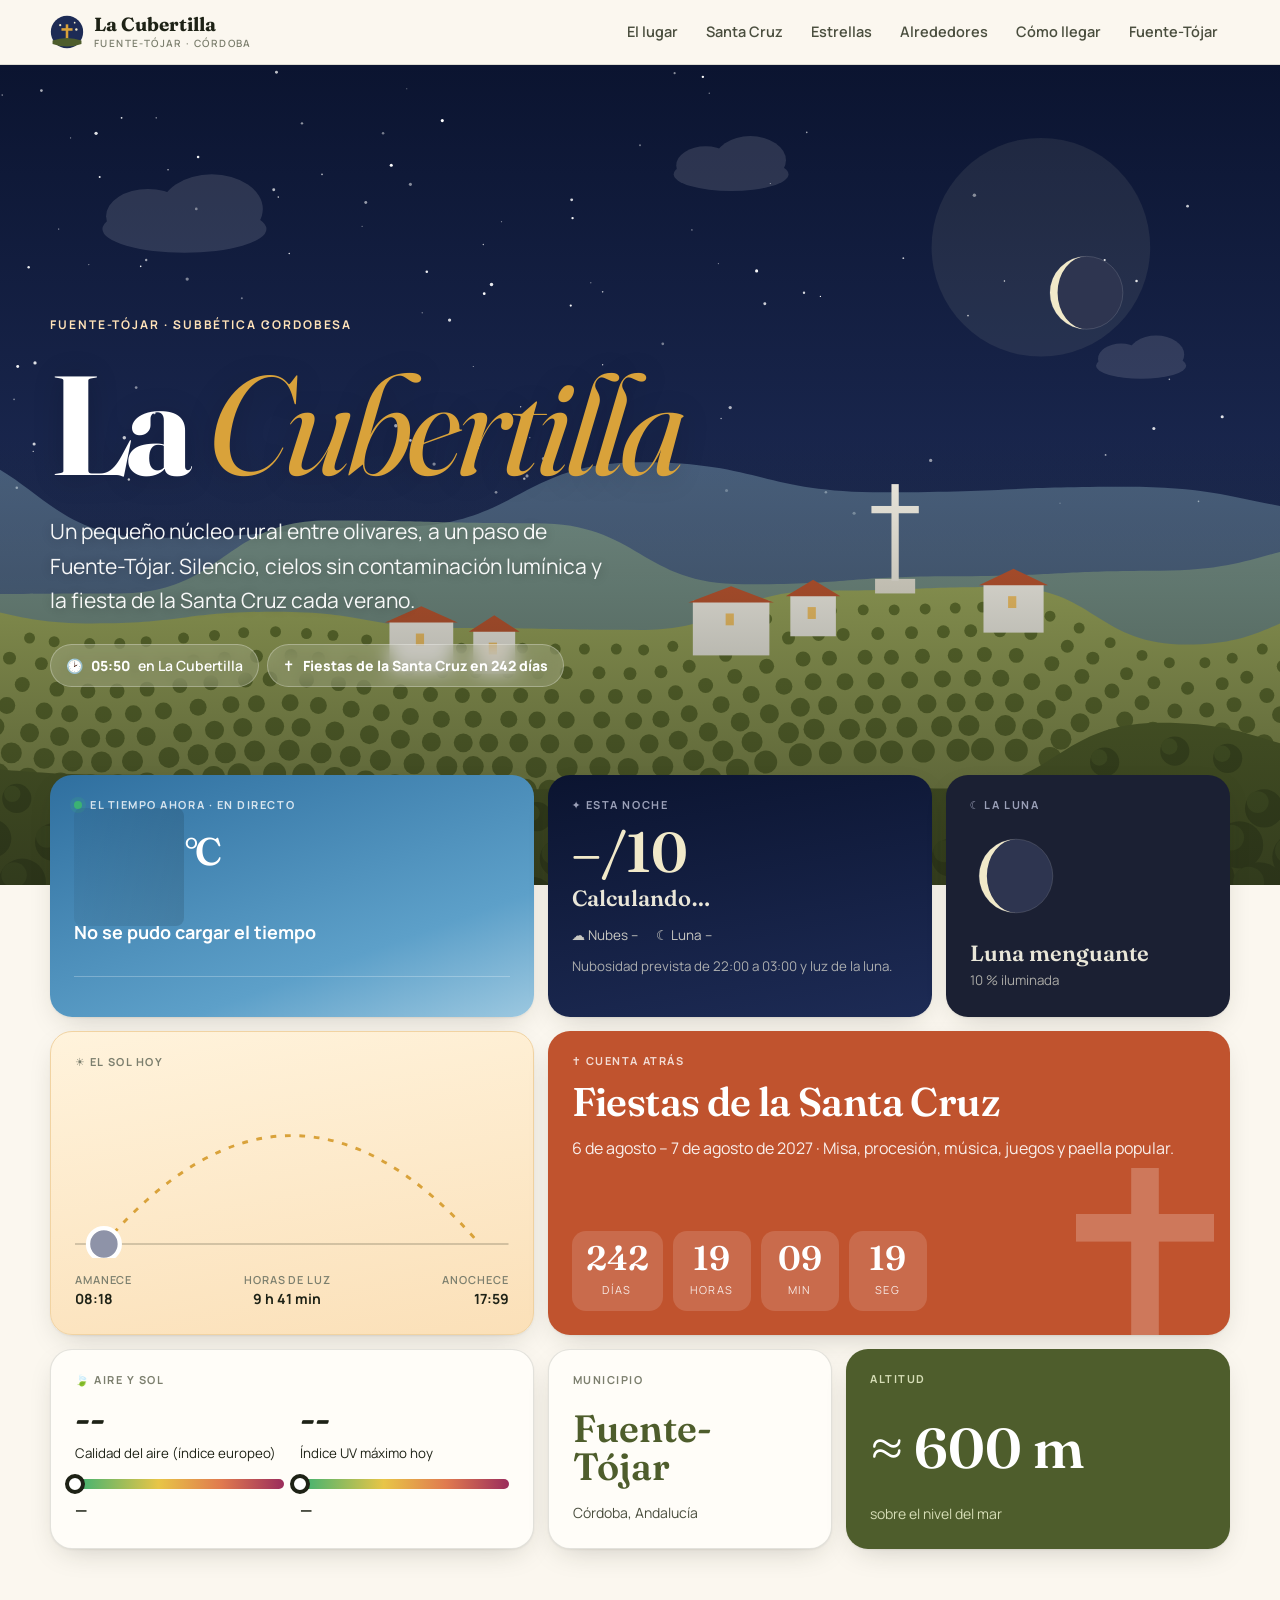
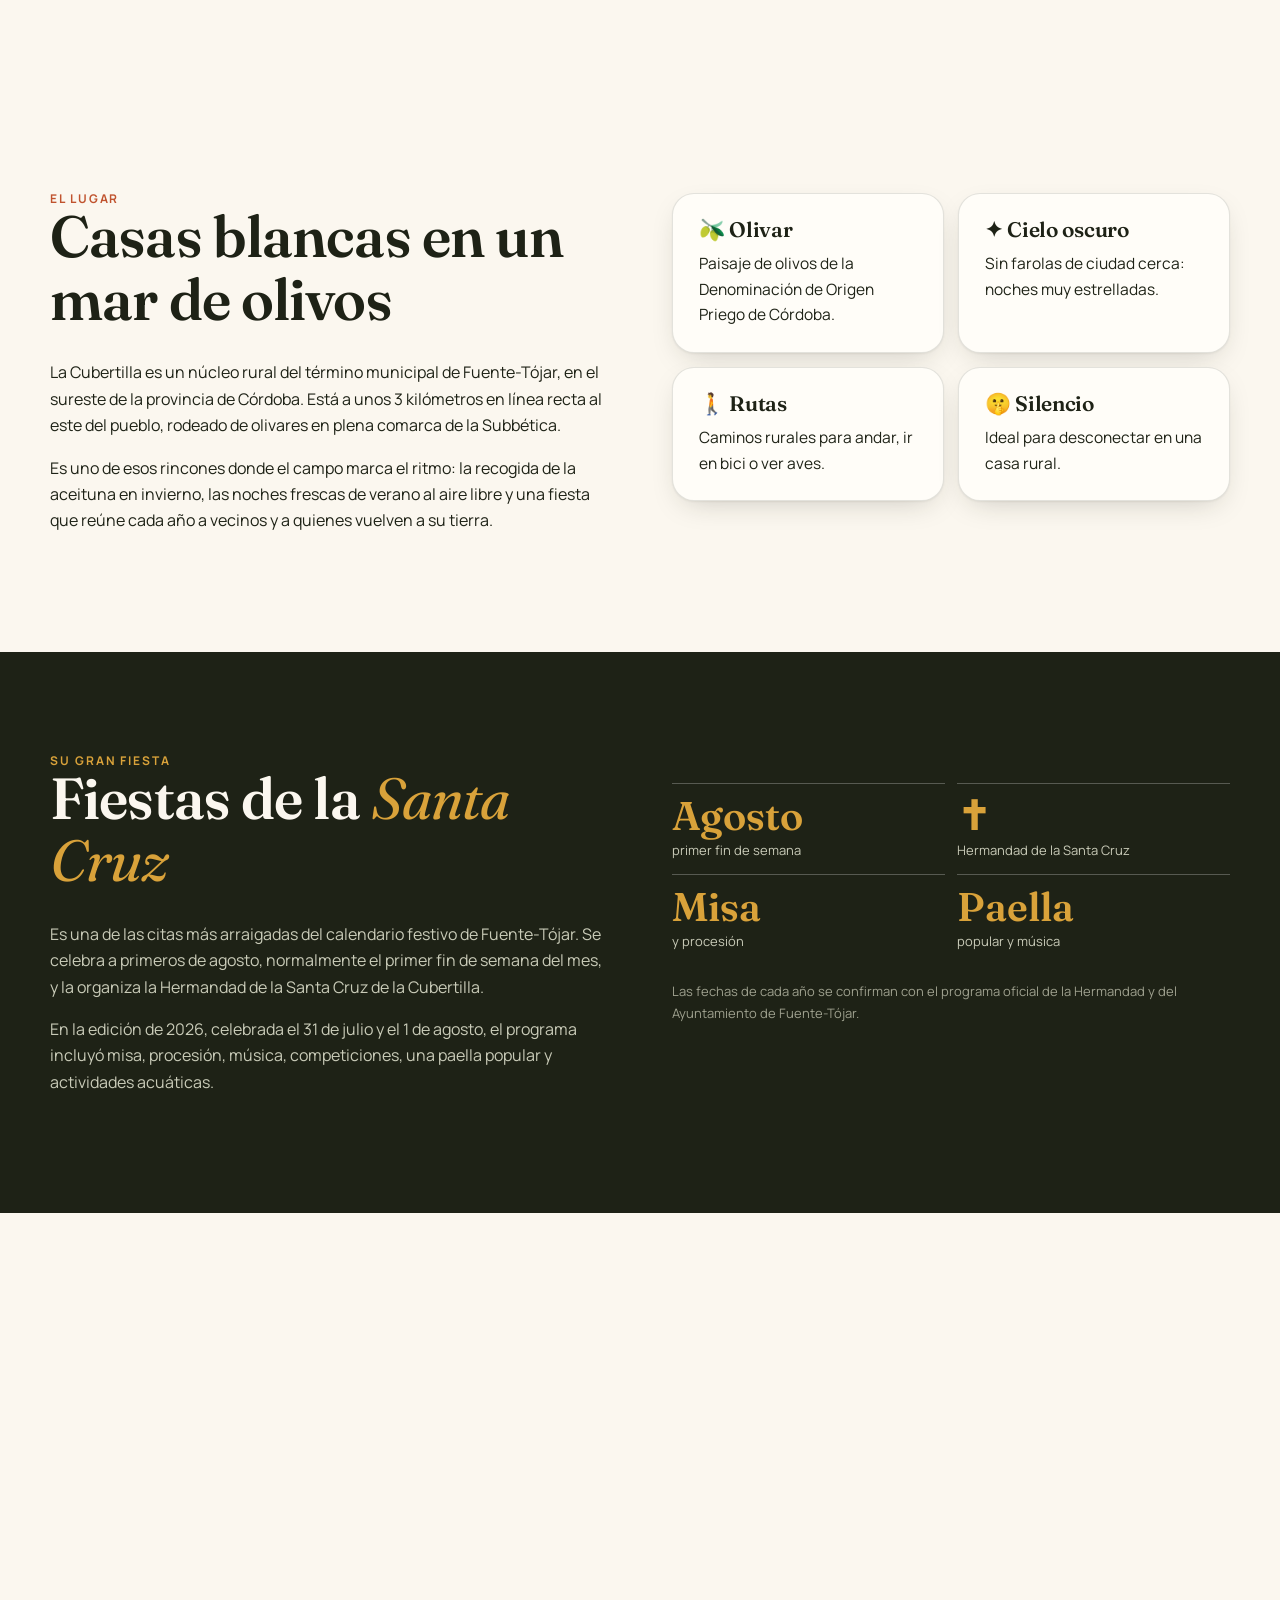
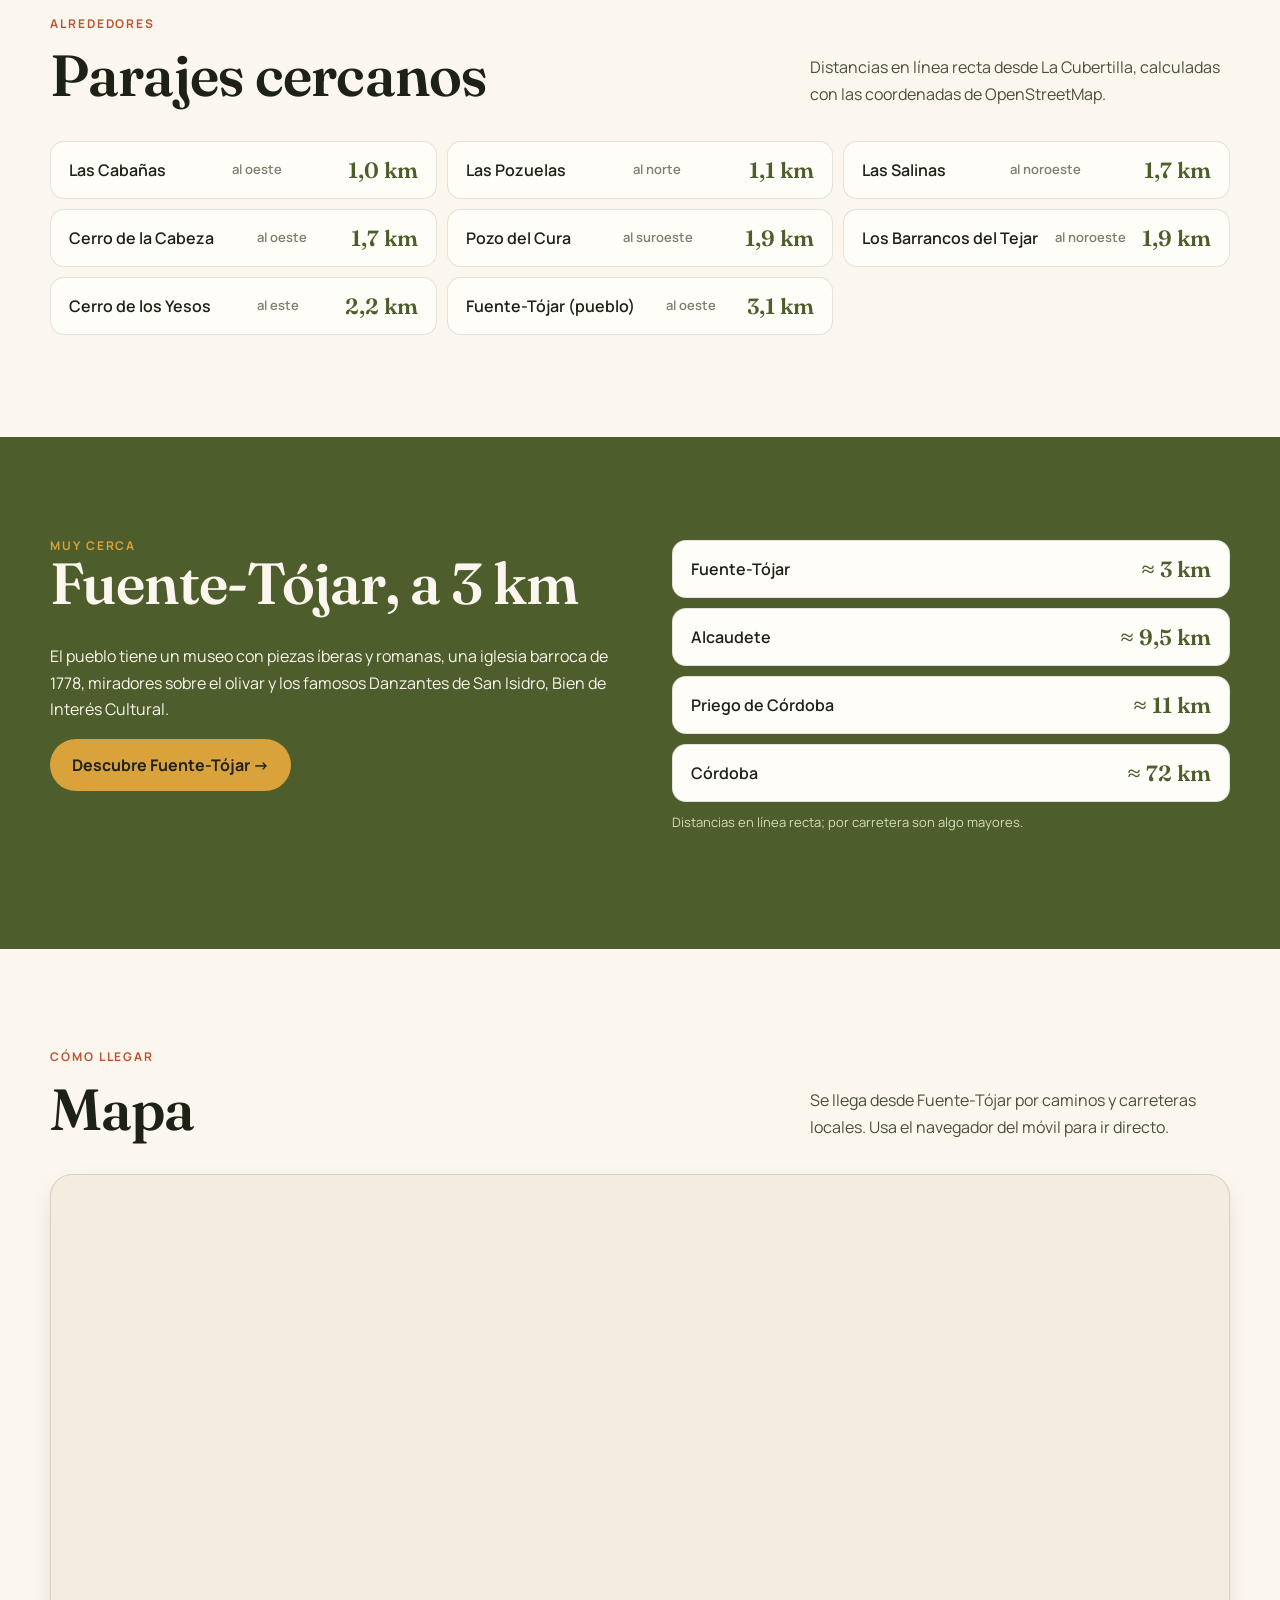
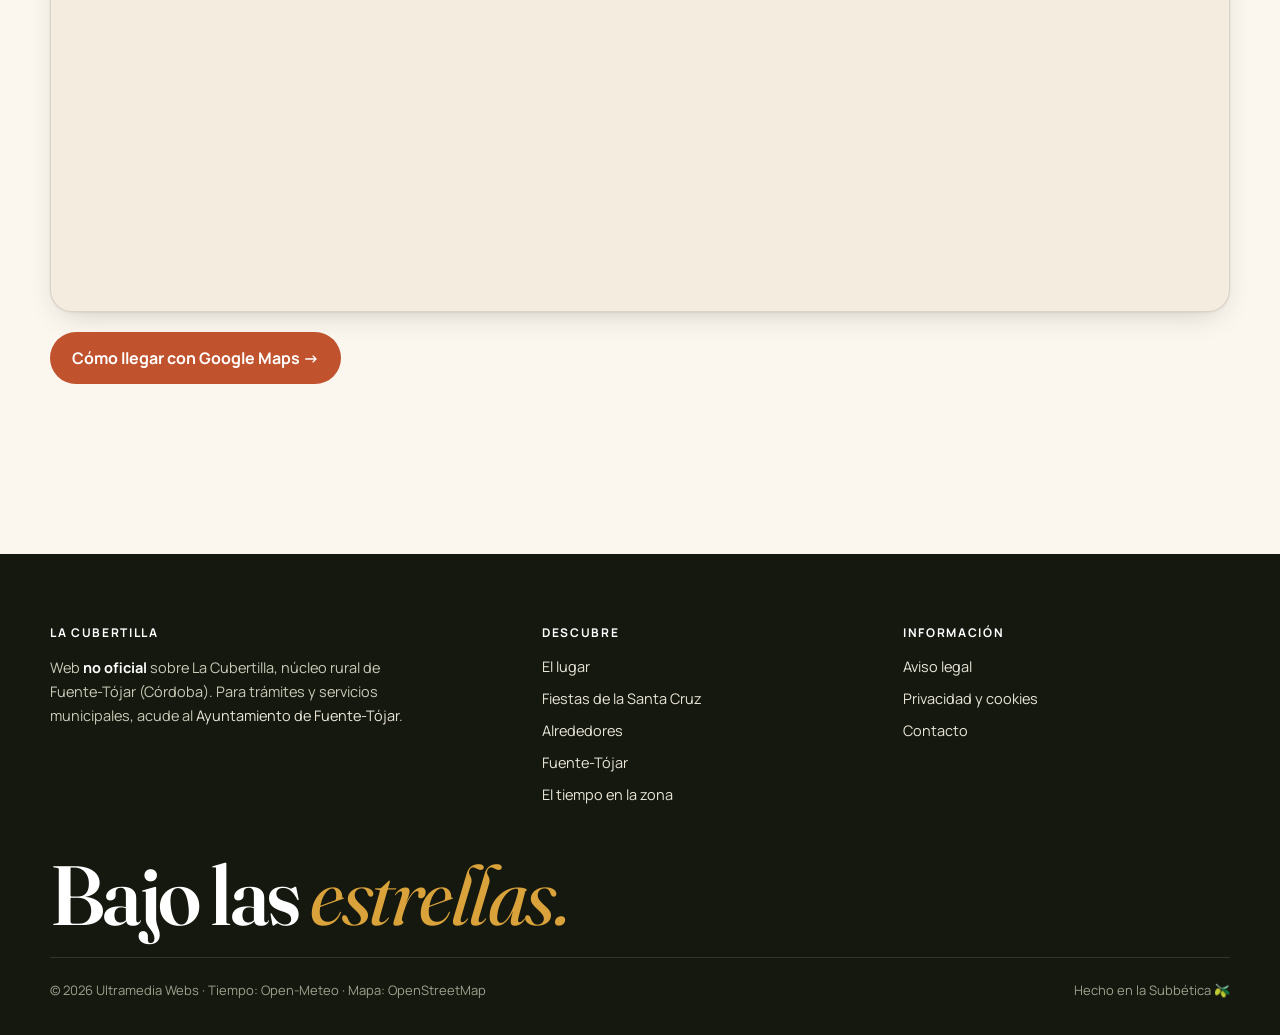
==== commit 499d93fb: "Add files via upload" ====
--- a/index.html
+++ b/index.html
@@ -874,6 +874,7 @@
       <div>
         <h4>La Cubertilla</h4>
         <p style="max-width:360px">Web <b style="color:#fff">no oficial</b> sobre La Cubertilla, núcleo rural de Fuente-Tójar (Córdoba). Para trámites y servicios municipales, acude al <a href="https://www.fuente-tojar.es/" rel="nofollow noopener" target="_blank">Ayuntamiento de Fuente-Tójar</a>.</p>
+        <div class="ft-visitas" id="ftVisitas" hidden><span>👁</span> <b id="ftVisitasN">—</b> visitas</div>
       </div>
       <div>
         <h4>Descubre</h4>
--- a/style.css
+++ b/style.css
@@ -274,3 +274,5 @@
 @media(max-width:1000px){.b-w4,.b-w5{grid-column:span 6}}
 @media(max-width:600px){.b-w4,.b-w5{grid-column:span 12}.b-dato.b-w4{grid-column:span 6}}
 @media(min-width:601px) and (max-width:1000px){.b-luna{grid-column:span 6}.b-w5{grid-column:span 12}}
+
+.ft-visitas{display:inline-flex;align-items:center;gap:6px;margin-top:14px;padding:8px 14px;border-radius:999px;background:rgba(255,255,255,.08);color:#E9E6D8;font-size:13.5px}.ft-visitas[hidden]{display:none}.ft-visitas b{color:#fff;font-weight:800}
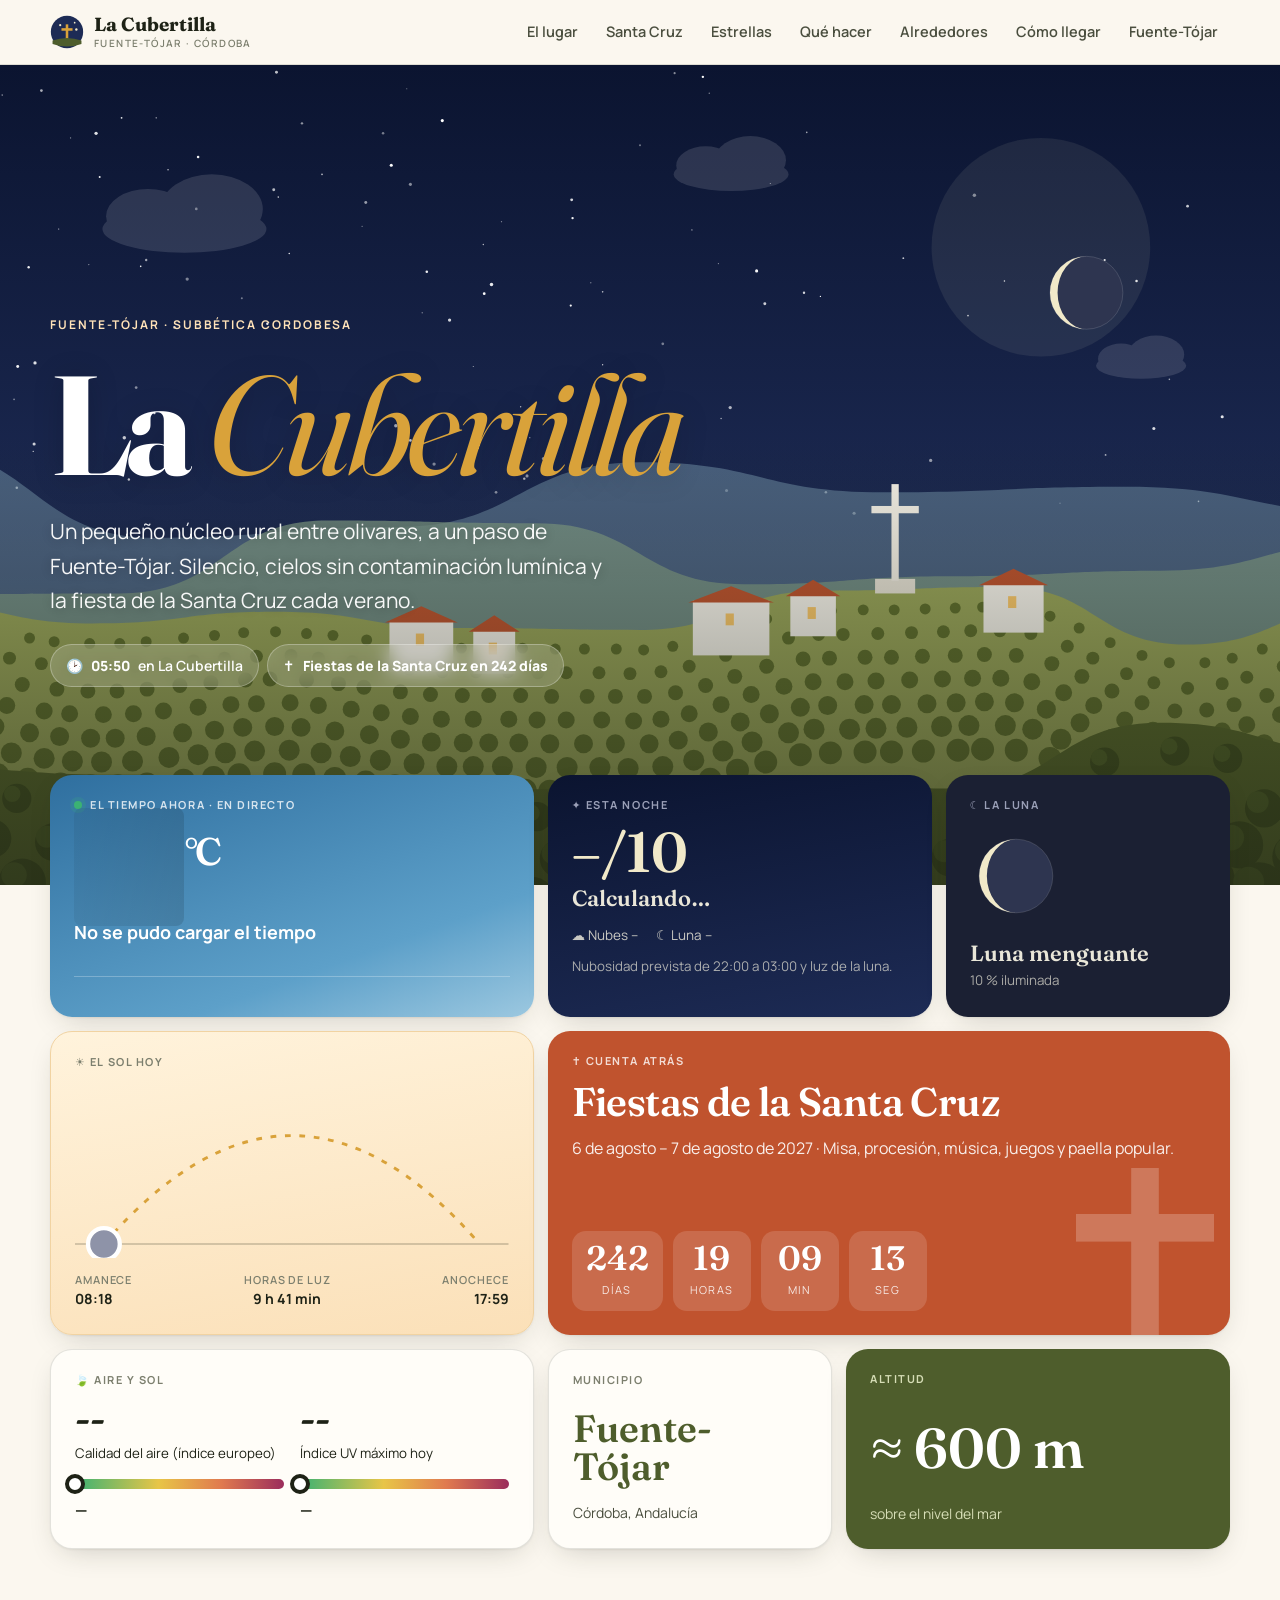
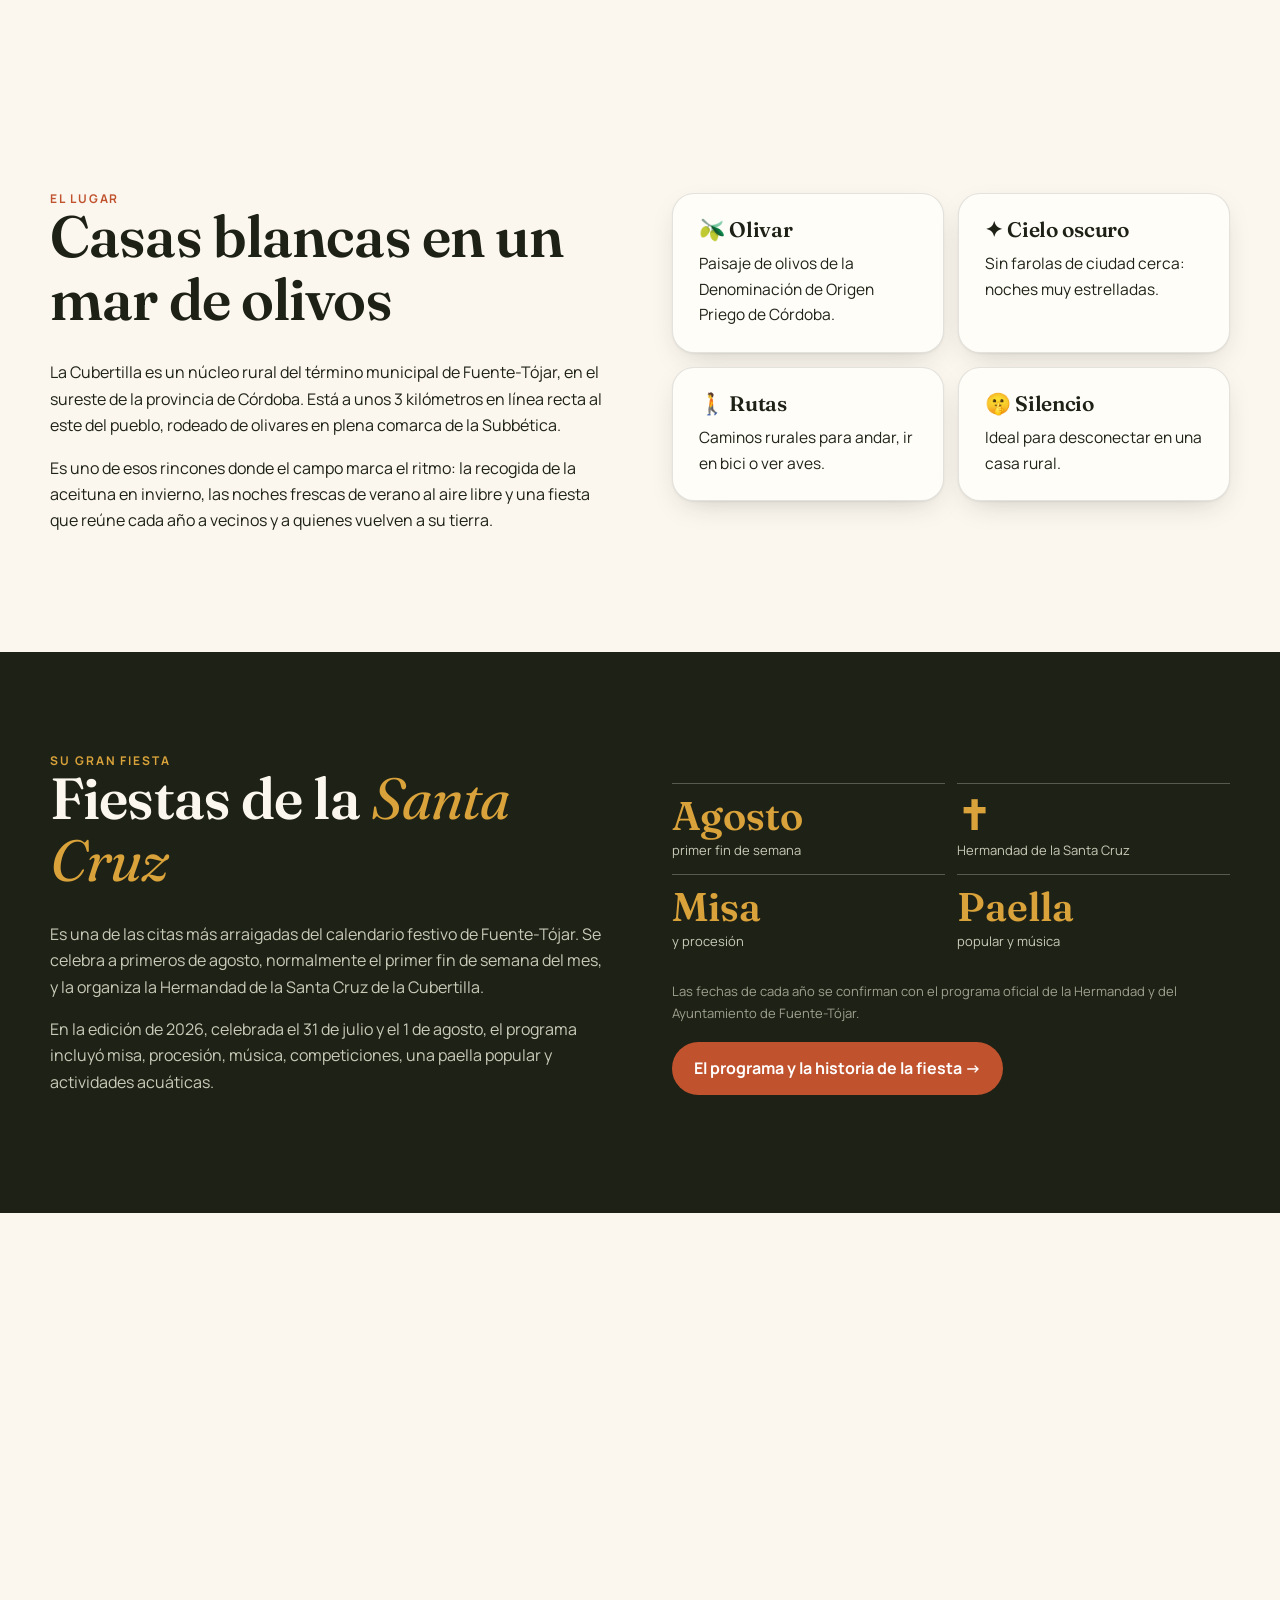
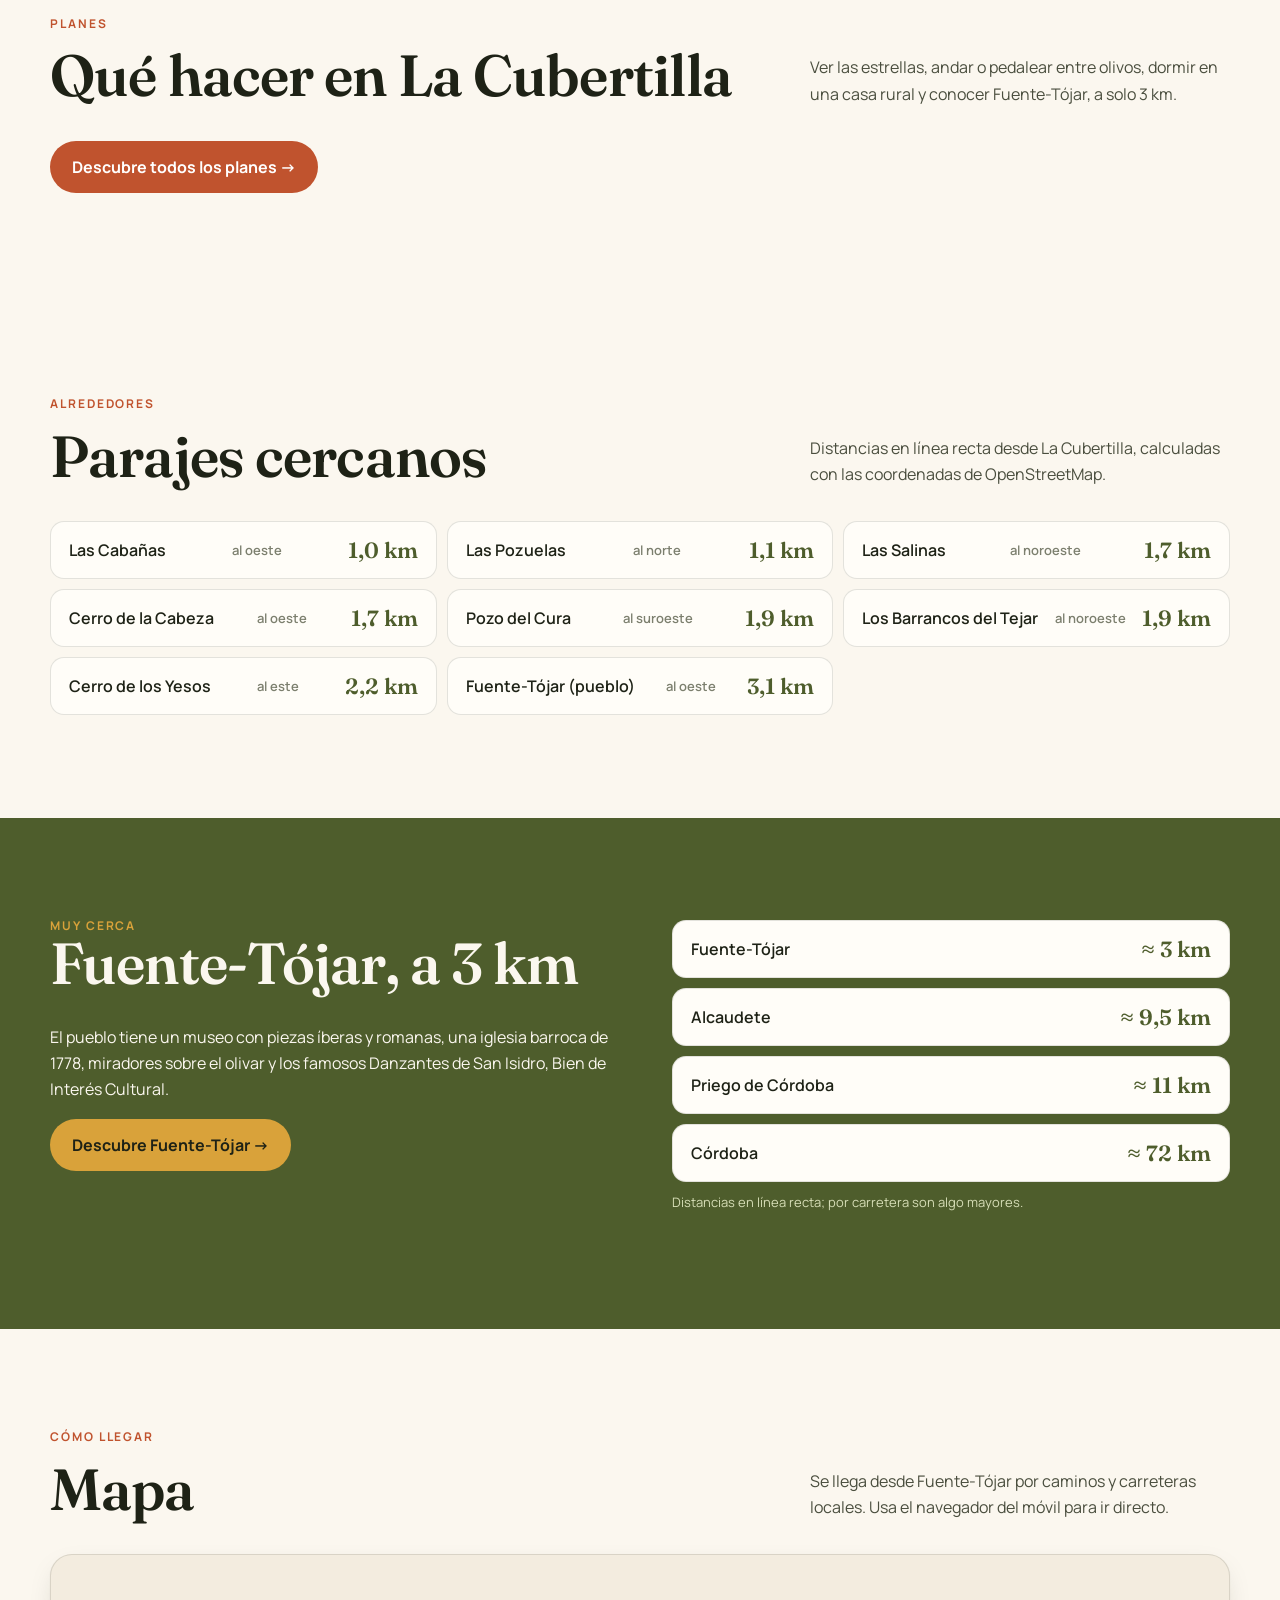
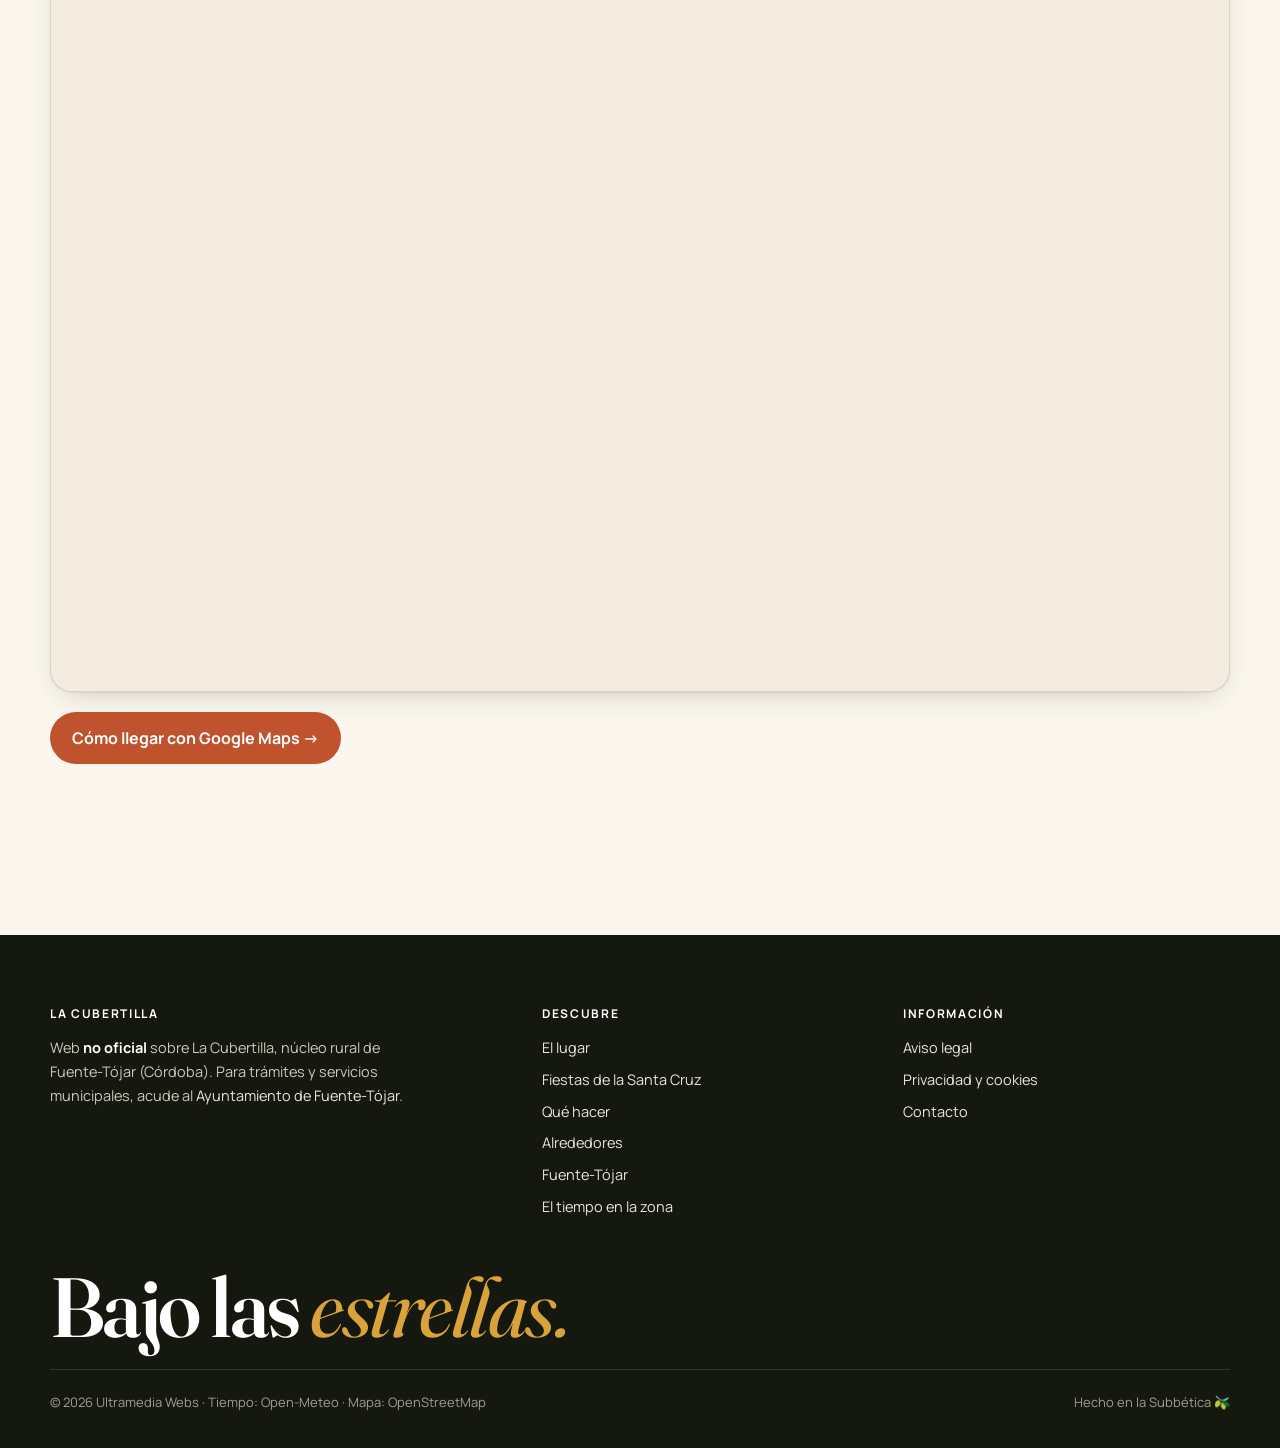
==== commit 34f79684: "Update index.html" ====
--- a/index.html
+++ b/index.html
@@ -31,8 +31,9 @@
     <button class="ft-burger" type="button" aria-label="Abrir menú">Menú</button>
     <ul class="ft-menu">
       <li><a href="./#lugar">El lugar</a></li>
-      <li><a href="./#fiesta">Santa Cruz</a></li>
+      <li><a href="fiestas-santa-cruz.html">Santa Cruz</a></li>
       <li><a href="./#estrellas-blk">Estrellas</a></li>
+      <li><a href="que-hacer.html">Qué hacer</a></li>
       <li><a href="./#entorno">Alrededores</a></li>
       <li><a href="./#llegar">Cómo llegar</a></li>
       <li><a href="https://fuentetojar.github.io/">Fuente-Tójar</a></li>
@@ -827,7 +828,15 @@
         <div><b>Paella</b><span>popular y música</span></div>
       </div>
       <p style="font-size:13px;color:#9EA08E">Las fechas de cada año se confirman con el programa oficial de la Hermandad y del Ayuntamiento de Fuente-Tójar.</p>
-    </div>
+      <p style="margin-top:18px"><a class="btn" href="fiestas-santa-cruz.html">El programa y la historia de la fiesta →</a></p>
+    </div>
+  </div>
+</section>
+
+<section class="sec" id="planes">
+  <div class="wrap">
+    <div class="sec-h"><div><div class="eyebrow">Planes</div><h2>Qué hacer en La Cubertilla</h2></div><p>Ver las estrellas, andar o pedalear entre olivos, dormir en una casa rural y conocer Fuente-Tójar, a solo 3 km.</p></div>
+    <a class="btn" href="que-hacer.html">Descubre todos los planes →</a>
   </div>
 </section>
 
@@ -878,7 +887,7 @@
       </div>
       <div>
         <h4>Descubre</h4>
-        <ul><li><a href="./#lugar">El lugar</a></li><li><a href="./#fiesta">Fiestas de la Santa Cruz</a></li><li><a href="./#entorno">Alrededores</a></li><li><a href="https://fuentetojar.github.io/">Fuente-Tójar</a></li><li><a href="https://fuentetojar.github.io/el-tiempo.html">El tiempo en la zona</a></li></ul>
+        <ul><li><a href="./#lugar">El lugar</a></li><li><a href="fiestas-santa-cruz.html">Fiestas de la Santa Cruz</a></li><li><a href="que-hacer.html">Qué hacer</a></li><li><a href="./#entorno">Alrededores</a></li><li><a href="https://fuentetojar.github.io/">Fuente-Tójar</a></li><li><a href="https://fuentetojar.github.io/el-tiempo.html">El tiempo en la zona</a></li></ul>
       </div>
       <div>
         <h4>Información</h4>
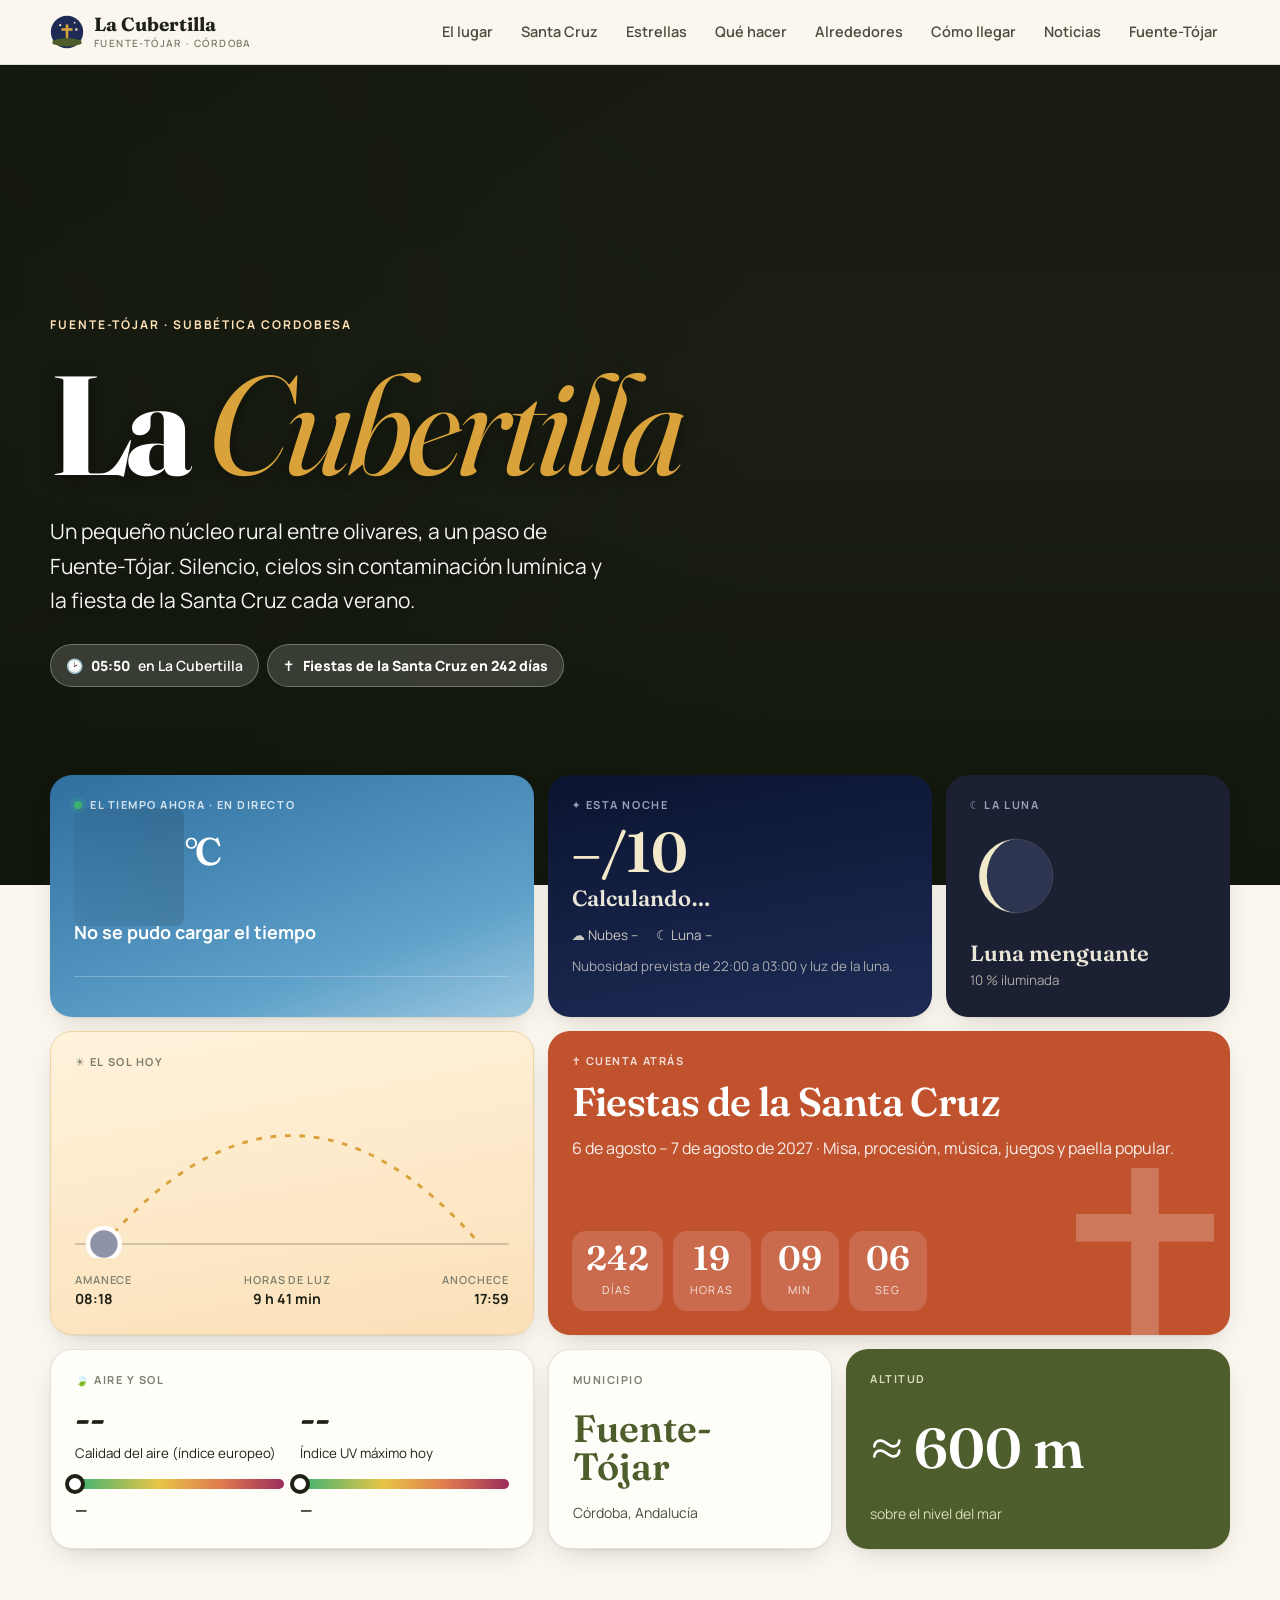
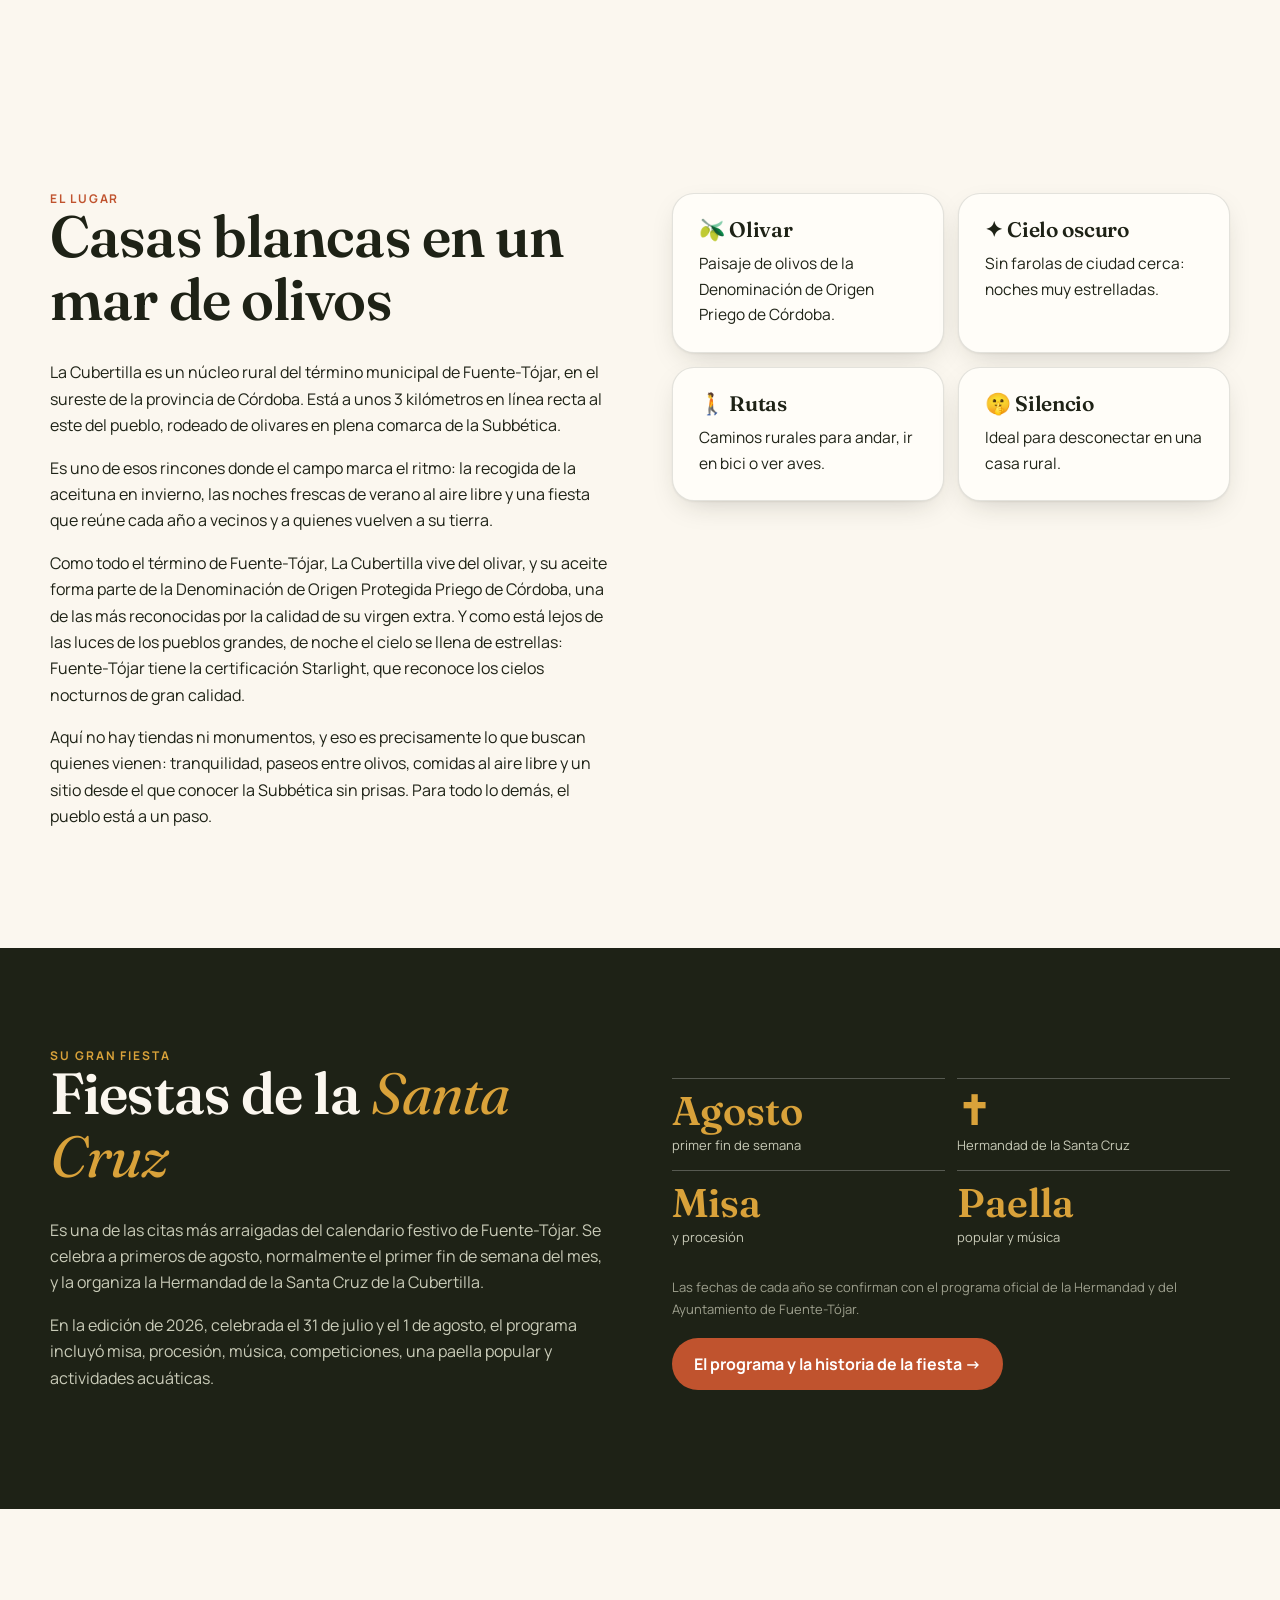
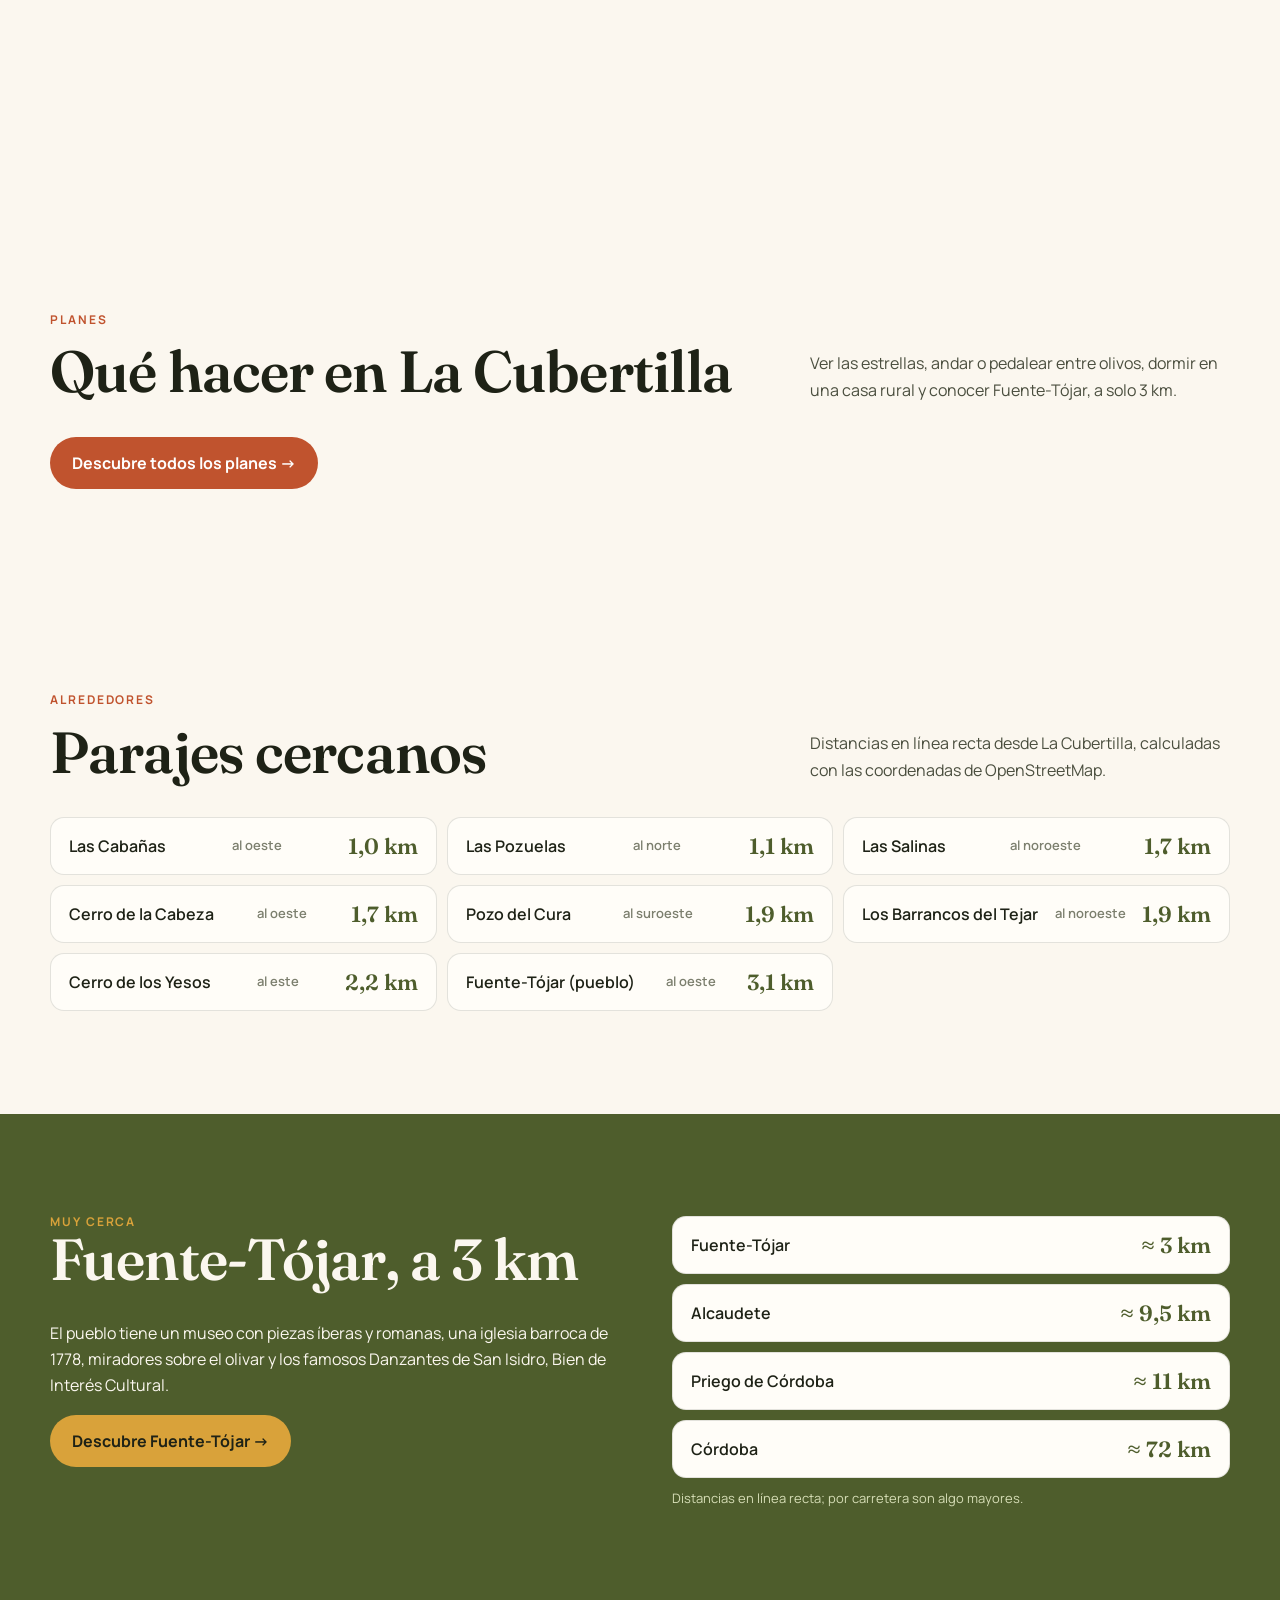
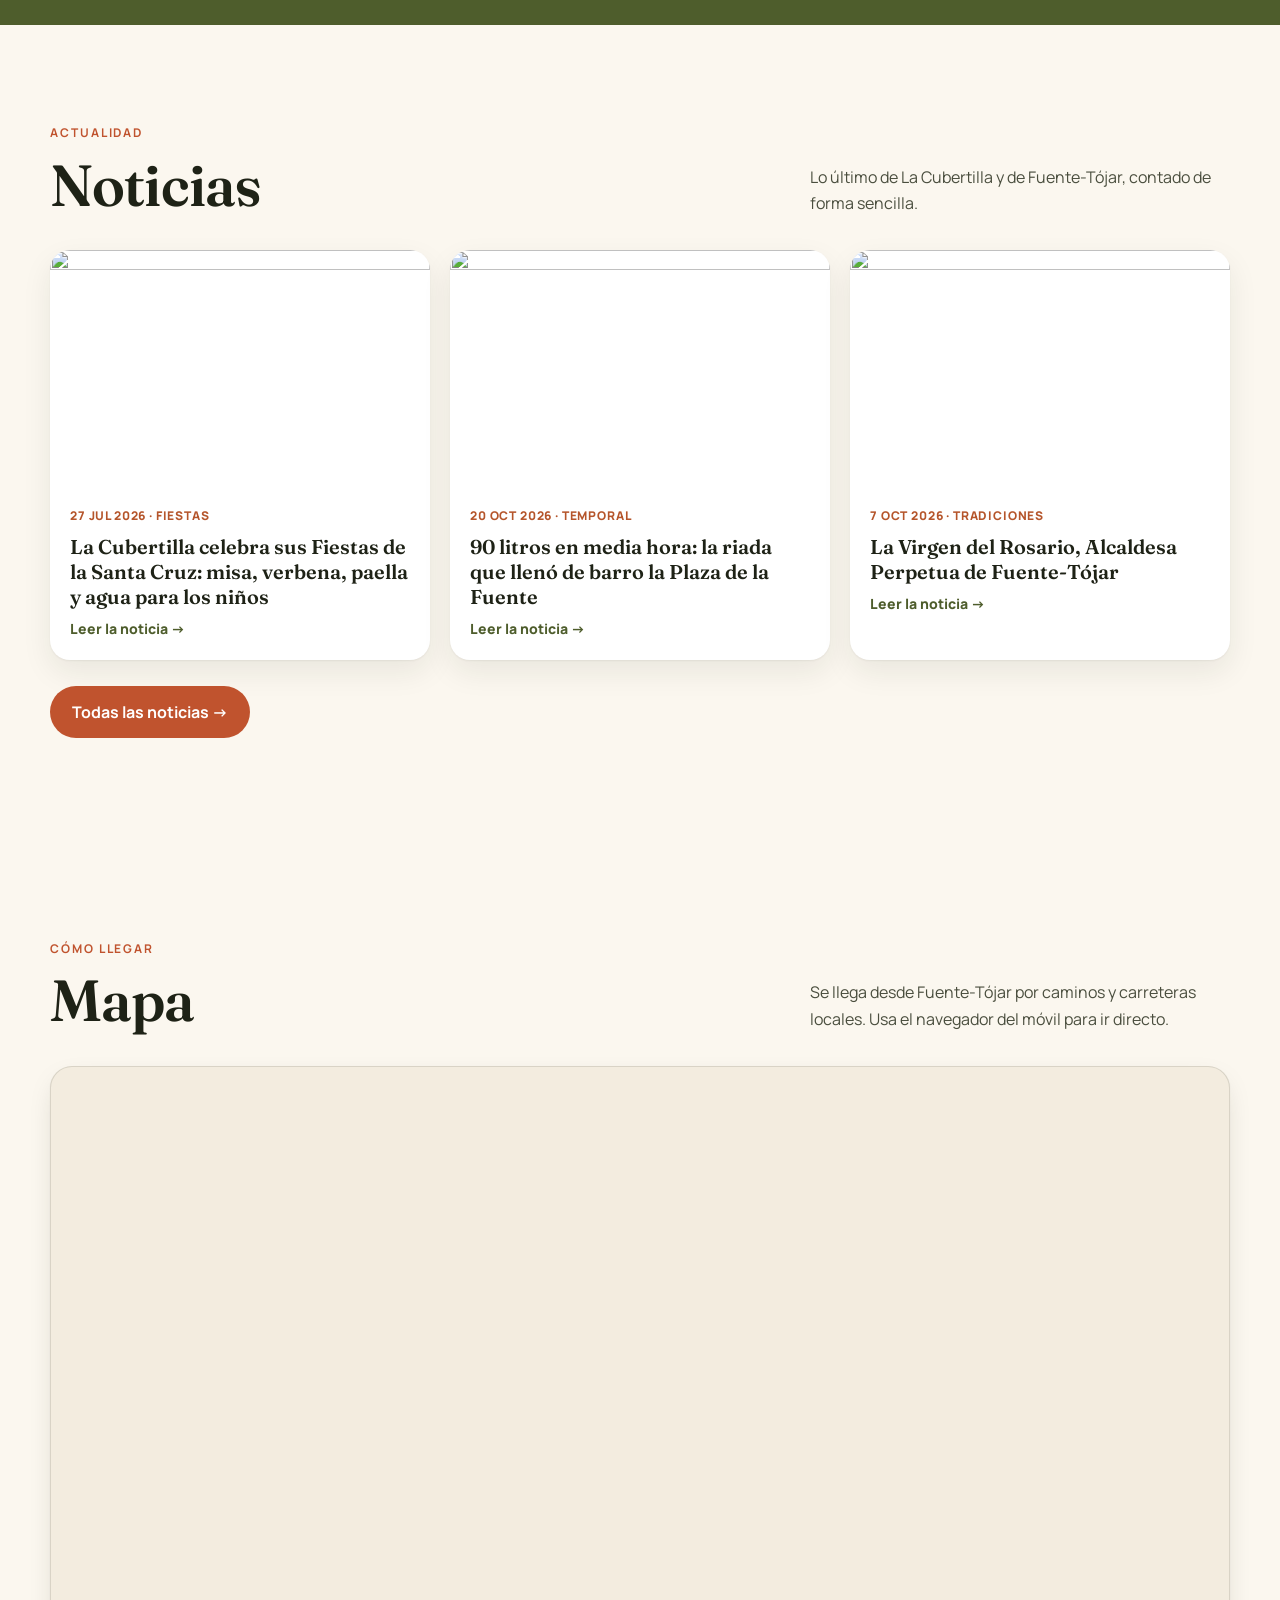
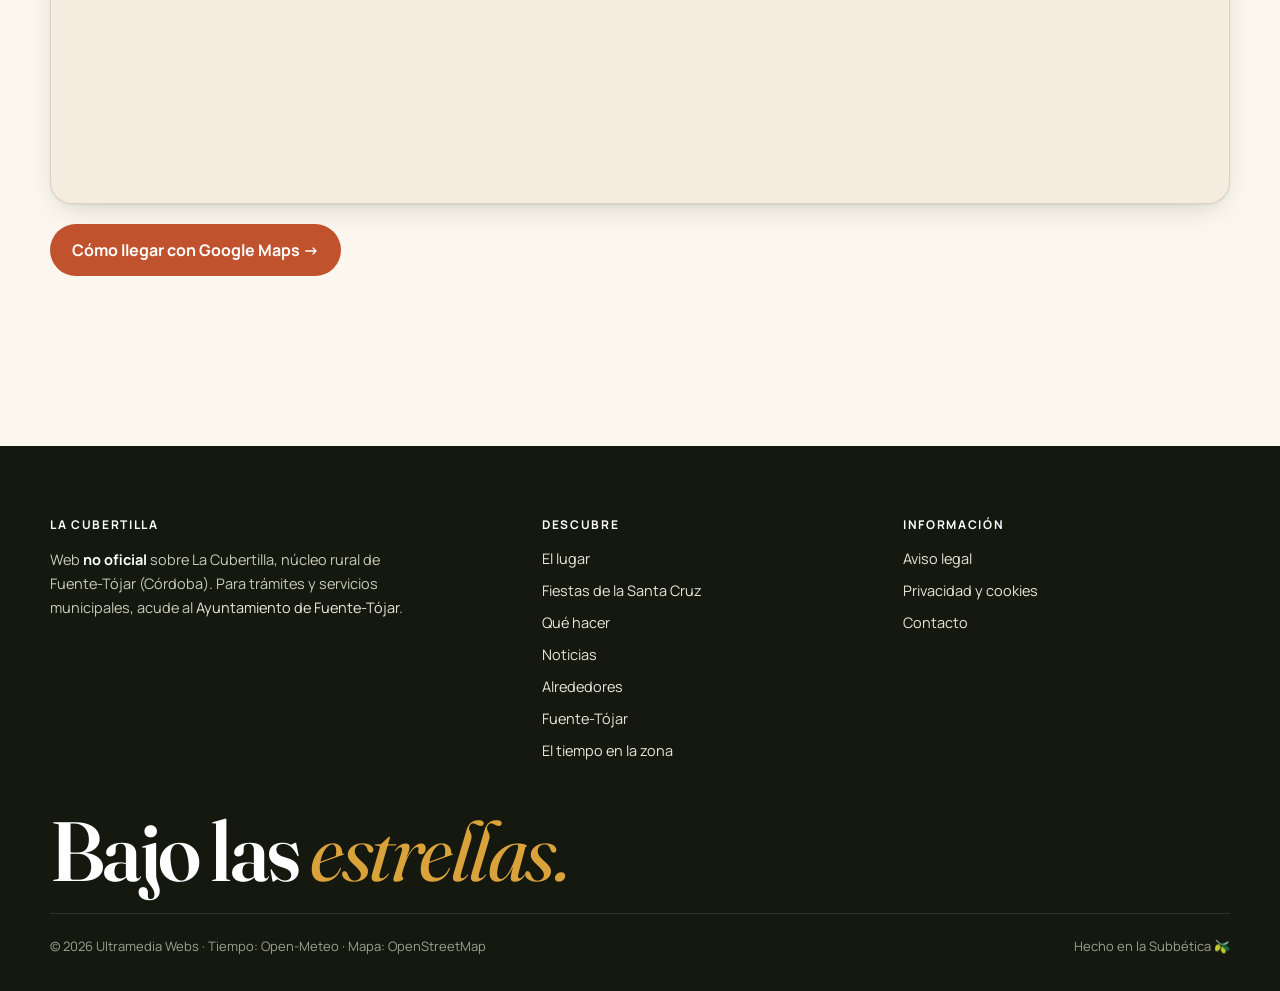
==== commit 587d37af: "Update index.html" ====
--- a/index.html
+++ b/index.html
@@ -19,6 +19,8 @@
 <script type="application/ld+json">{"@context": "https://schema.org", "@type": "WebSite", "name": "La Cubertilla (Fuente-Tójar): fiestas de la Santa Cruz, el tiempo y cómo llegar", "url": "https://lacubertilla.github.io/", "description": "La Cubertilla, núcleo rural de Fuente-Tójar (Córdoba) entre olivares: fiestas de la Santa Cruz, el tiempo en directo, noches de estrellas, alrededores y cómo llegar.", "inLanguage": "es-ES", "about": {"@type": "Place", "name": "La Cubertilla", "geo": {"@type": "GeoCoordinates", "latitude": 37.5089, "longitude": -4.1104}, "address": {"@type": "PostalAddress", "postalCode": "14815", "addressLocality": "Fuente-Tójar", "addressRegion": "Córdoba", "addressCountry": "ES"}}}</script>
 <meta name="google-site-verification" content="naZY6HhB4BbUj_WLA6-Zdoc7PAwBKfLJXDmpx7hf-X0">
 
+<style id="hero-foto">.ft-hero{background:linear-gradient(180deg,rgba(18,22,12,.55) 0%,rgba(18,22,12,.30) 40%,rgba(18,22,12,.82) 100%),url("https://upload.wikimedia.org/wikipedia/commons/thumb/8/84/Fuente-T%C3%B3jar_22.jpg/1920px-Fuente-T%C3%B3jar_22.jpg") center 60%/cover no-repeat #1E2216 !important}.ft-hero svg.paisaje{display:none !important}.ft-hero h1,.ft-hero p{text-shadow:0 2px 18px rgba(0,0,0,.45)}</style>
+<link rel="preload" as="image" href="https://upload.wikimedia.org/wikipedia/commons/thumb/8/84/Fuente-T%C3%B3jar_22.jpg/1920px-Fuente-T%C3%B3jar_22.jpg">
 </head>
 <body>
 
@@ -36,6 +38,7 @@
       <li><a href="que-hacer.html">Qué hacer</a></li>
       <li><a href="./#entorno">Alrededores</a></li>
       <li><a href="./#llegar">Cómo llegar</a></li>
+      <li><a href="noticias.html">Noticias</a></li>
       <li><a href="https://fuentetojar.github.io/">Fuente-Tójar</a></li>
     </ul>
   </div>
@@ -802,6 +805,8 @@
       <h2 style="font-size:clamp(34px,5vw,58px)">Casas blancas en un mar de olivos</h2>
       <p>La Cubertilla es un núcleo rural del término municipal de Fuente-Tójar, en el sureste de la provincia de Córdoba. Está a unos 3 kilómetros en línea recta al este del pueblo, rodeado de olivares en plena comarca de la Subbética.</p>
       <p>Es uno de esos rincones donde el campo marca el ritmo: la recogida de la aceituna en invierno, las noches frescas de verano al aire libre y una fiesta que reúne cada año a vecinos y a quienes vuelven a su tierra.</p>
+      <p>Como todo el término de Fuente-Tójar, La Cubertilla vive del olivar, y su aceite forma parte de la Denominación de Origen Protegida Priego de Córdoba, una de las más reconocidas por la calidad de su virgen extra. Y como está lejos de las luces de los pueblos grandes, de noche el cielo se llena de estrellas: Fuente-Tójar tiene la certificación Starlight, que reconoce los cielos nocturnos de gran calidad.</p>
+      <p>Aquí no hay tiendas ni monumentos, y eso es precisamente lo que buscan quienes vienen: tranquilidad, paseos entre olivos, comidas al aire libre y un sitio desde el que conocer la Subbética sin prisas. Para todo lo demás, el pueblo está a un paso.</p>
     </div>
     <div class="rejilla rv" style="margin:0">
       <div class="caja"><h3>🫒 Olivar</h3><p>Paisaje de olivos de la Denominación de Origen Priego de Córdoba.</p></div>
@@ -864,6 +869,14 @@
       </div>
       <p style="font-size:13px;color:#D6DDB6;margin-top:10px">Distancias en línea recta; por carretera son algo mayores.</p>
     </div>
+  </div>
+</section>
+
+<section class="sec" id="noticias">
+  <div class="wrap">
+    <div class="sec-h"><div><div class="eyebrow">Actualidad</div><h2>Noticias</h2></div><p>Lo último de La Cubertilla y de Fuente-Tójar, contado de forma sencilla.</p></div>
+    <div style="display:grid;grid-template-columns:repeat(auto-fit,minmax(250px,1fr));gap:20px;margin:10px 0 26px"><a href="noticia-fiestas-santa-cruz-2026.html" style="display:flex;flex-direction:column;background:#fff;border-radius:20px;overflow:hidden;box-shadow:0 1px 2px rgba(30,34,22,.06),0 12px 30px rgba(30,34,22,.08);color:#1E2216;text-decoration:none"><img src="https://upload.wikimedia.org/wikipedia/commons/thumb/8/84/Fuente-T%C3%B3jar_22.jpg/960px-Fuente-T%C3%B3jar_22.jpg" alt="" loading="lazy" style="width:100%;aspect-ratio:16/10;object-fit:cover;display:block"><span style="display:flex;flex-direction:column;gap:8px;padding:18px 20px 20px"><span style="font-size:12px;font-weight:800;letter-spacing:.07em;text-transform:uppercase;color:#B5552B">27 jul 2026 · Fiestas</span><span style="font:600 20px/1.25 Fraunces,Georgia,serif">La Cubertilla celebra sus Fiestas de la Santa Cruz: misa, verbena, paella y agua para los niños</span><span style="font-weight:800;font-size:14px;color:#4E5D2C">Leer la noticia →</span></span></a><a href="https://fuentetojar.github.io/noticia-riada-17-octubre.html" style="display:flex;flex-direction:column;background:#fff;border-radius:20px;overflow:hidden;box-shadow:0 1px 2px rgba(30,34,22,.06),0 12px 30px rgba(30,34,22,.08);color:#1E2216;text-decoration:none"><img src="https://upload.wikimedia.org/wikipedia/commons/thumb/d/db/Fuente-T%C3%B3jar_07.jpg/960px-Fuente-T%C3%B3jar_07.jpg" alt="" loading="lazy" style="width:100%;aspect-ratio:16/10;object-fit:cover;display:block"><span style="display:flex;flex-direction:column;gap:8px;padding:18px 20px 20px"><span style="font-size:12px;font-weight:800;letter-spacing:.07em;text-transform:uppercase;color:#B5552B">20 oct 2026 · Temporal</span><span style="font:600 20px/1.25 Fraunces,Georgia,serif">90 litros en media hora: la riada que llenó de barro la Plaza de la Fuente</span><span style="font-weight:800;font-size:14px;color:#4E5D2C">Leer la noticia →</span></span></a><a href="https://fuentetojar.github.io/noticia-virgen-del-rosario-alcaldesa-perpetua.html" style="display:flex;flex-direction:column;background:#fff;border-radius:20px;overflow:hidden;box-shadow:0 1px 2px rgba(30,34,22,.06),0 12px 30px rgba(30,34,22,.08);color:#1E2216;text-decoration:none"><img src="https://upload.wikimedia.org/wikipedia/commons/thumb/e/e9/Fuente-T%C3%B3jar_12.jpg/960px-Fuente-T%C3%B3jar_12.jpg" alt="" loading="lazy" style="width:100%;aspect-ratio:16/10;object-fit:cover;display:block"><span style="display:flex;flex-direction:column;gap:8px;padding:18px 20px 20px"><span style="font-size:12px;font-weight:800;letter-spacing:.07em;text-transform:uppercase;color:#B5552B">7 oct 2026 · Tradiciones</span><span style="font:600 20px/1.25 Fraunces,Georgia,serif">La Virgen del Rosario, Alcaldesa Perpetua de Fuente-Tójar</span><span style="font-weight:800;font-size:14px;color:#4E5D2C">Leer la noticia →</span></span></a></div>
+    <a class="btn" href="noticias.html">Todas las noticias →</a>
   </div>
 </section>
 
@@ -887,7 +900,7 @@
       </div>
       <div>
         <h4>Descubre</h4>
-        <ul><li><a href="./#lugar">El lugar</a></li><li><a href="fiestas-santa-cruz.html">Fiestas de la Santa Cruz</a></li><li><a href="que-hacer.html">Qué hacer</a></li><li><a href="./#entorno">Alrededores</a></li><li><a href="https://fuentetojar.github.io/">Fuente-Tójar</a></li><li><a href="https://fuentetojar.github.io/el-tiempo.html">El tiempo en la zona</a></li></ul>
+        <ul><li><a href="./#lugar">El lugar</a></li><li><a href="fiestas-santa-cruz.html">Fiestas de la Santa Cruz</a></li><li><a href="que-hacer.html">Qué hacer</a></li><li><a href="noticias.html">Noticias</a></li><li><a href="./#entorno">Alrededores</a></li><li><a href="https://fuentetojar.github.io/">Fuente-Tójar</a></li><li><a href="https://fuentetojar.github.io/el-tiempo.html">El tiempo en la zona</a></li></ul>
       </div>
       <div>
         <h4>Información</h4>
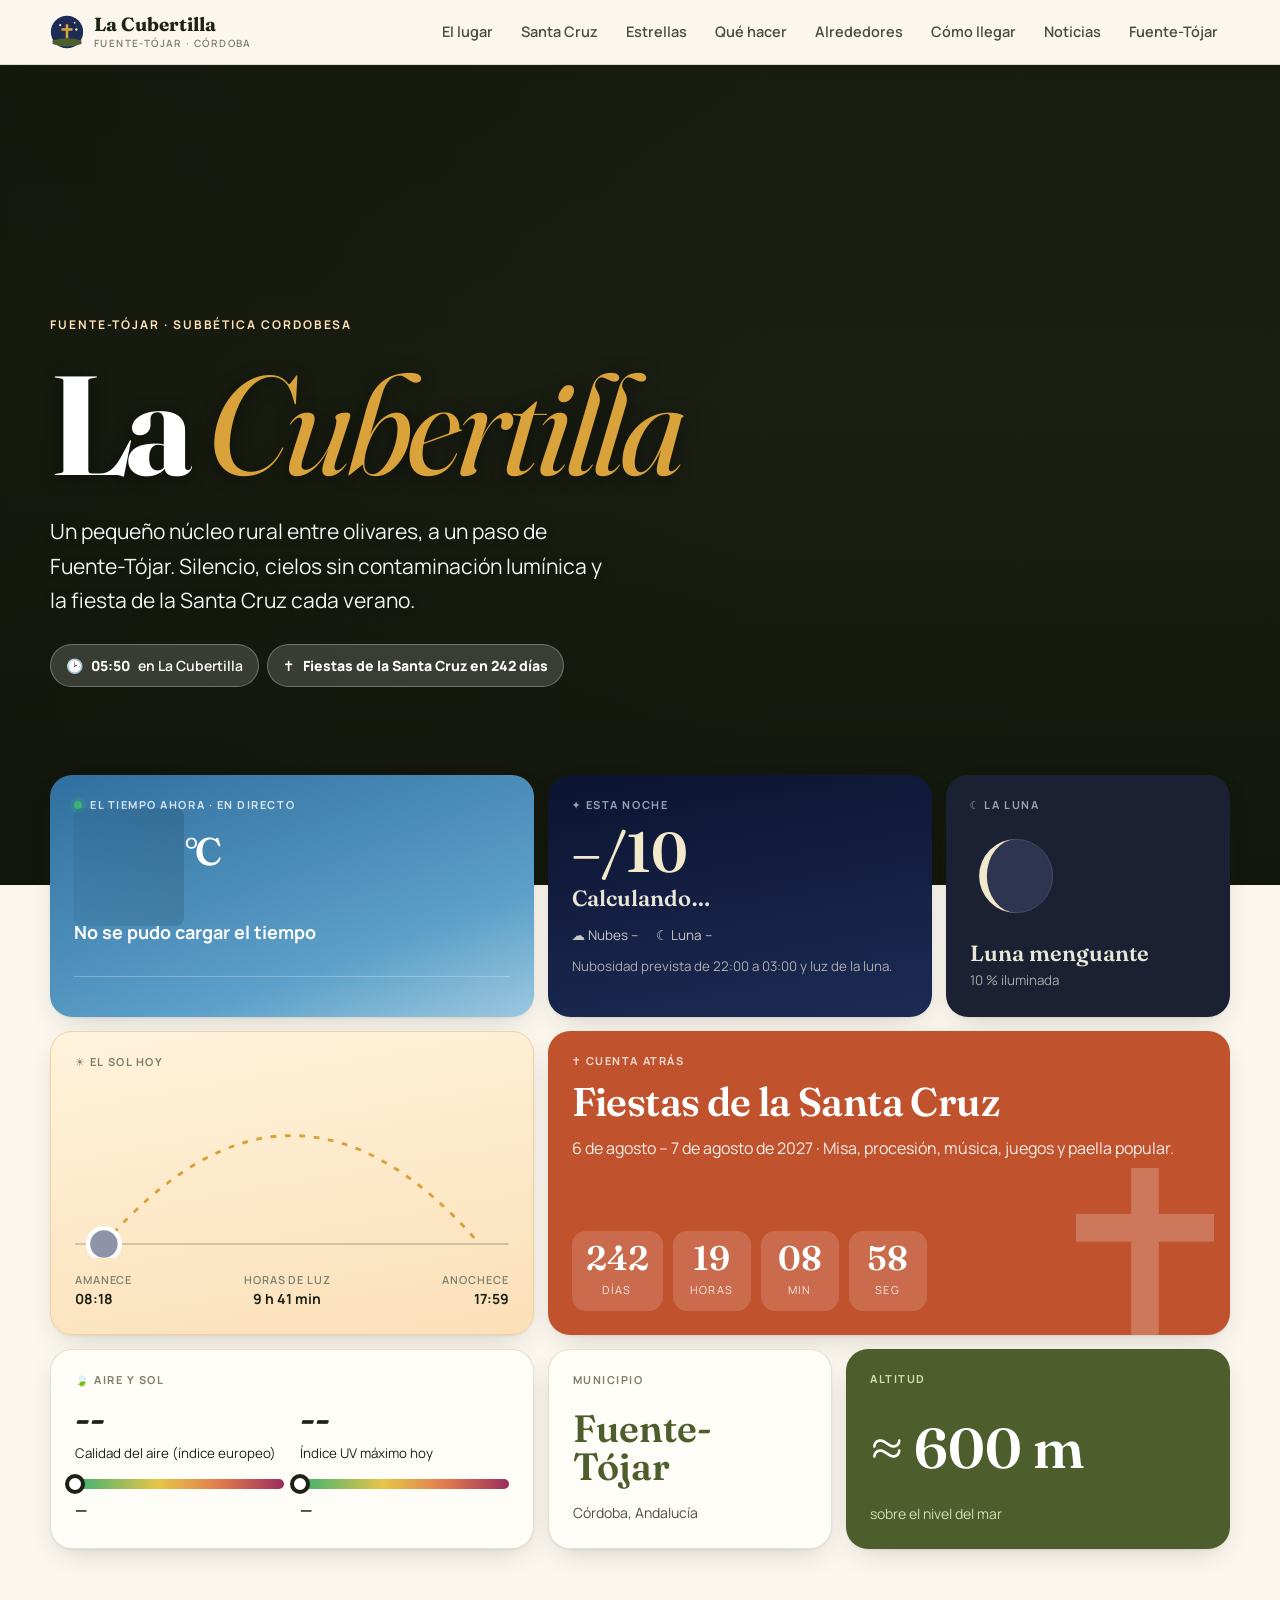
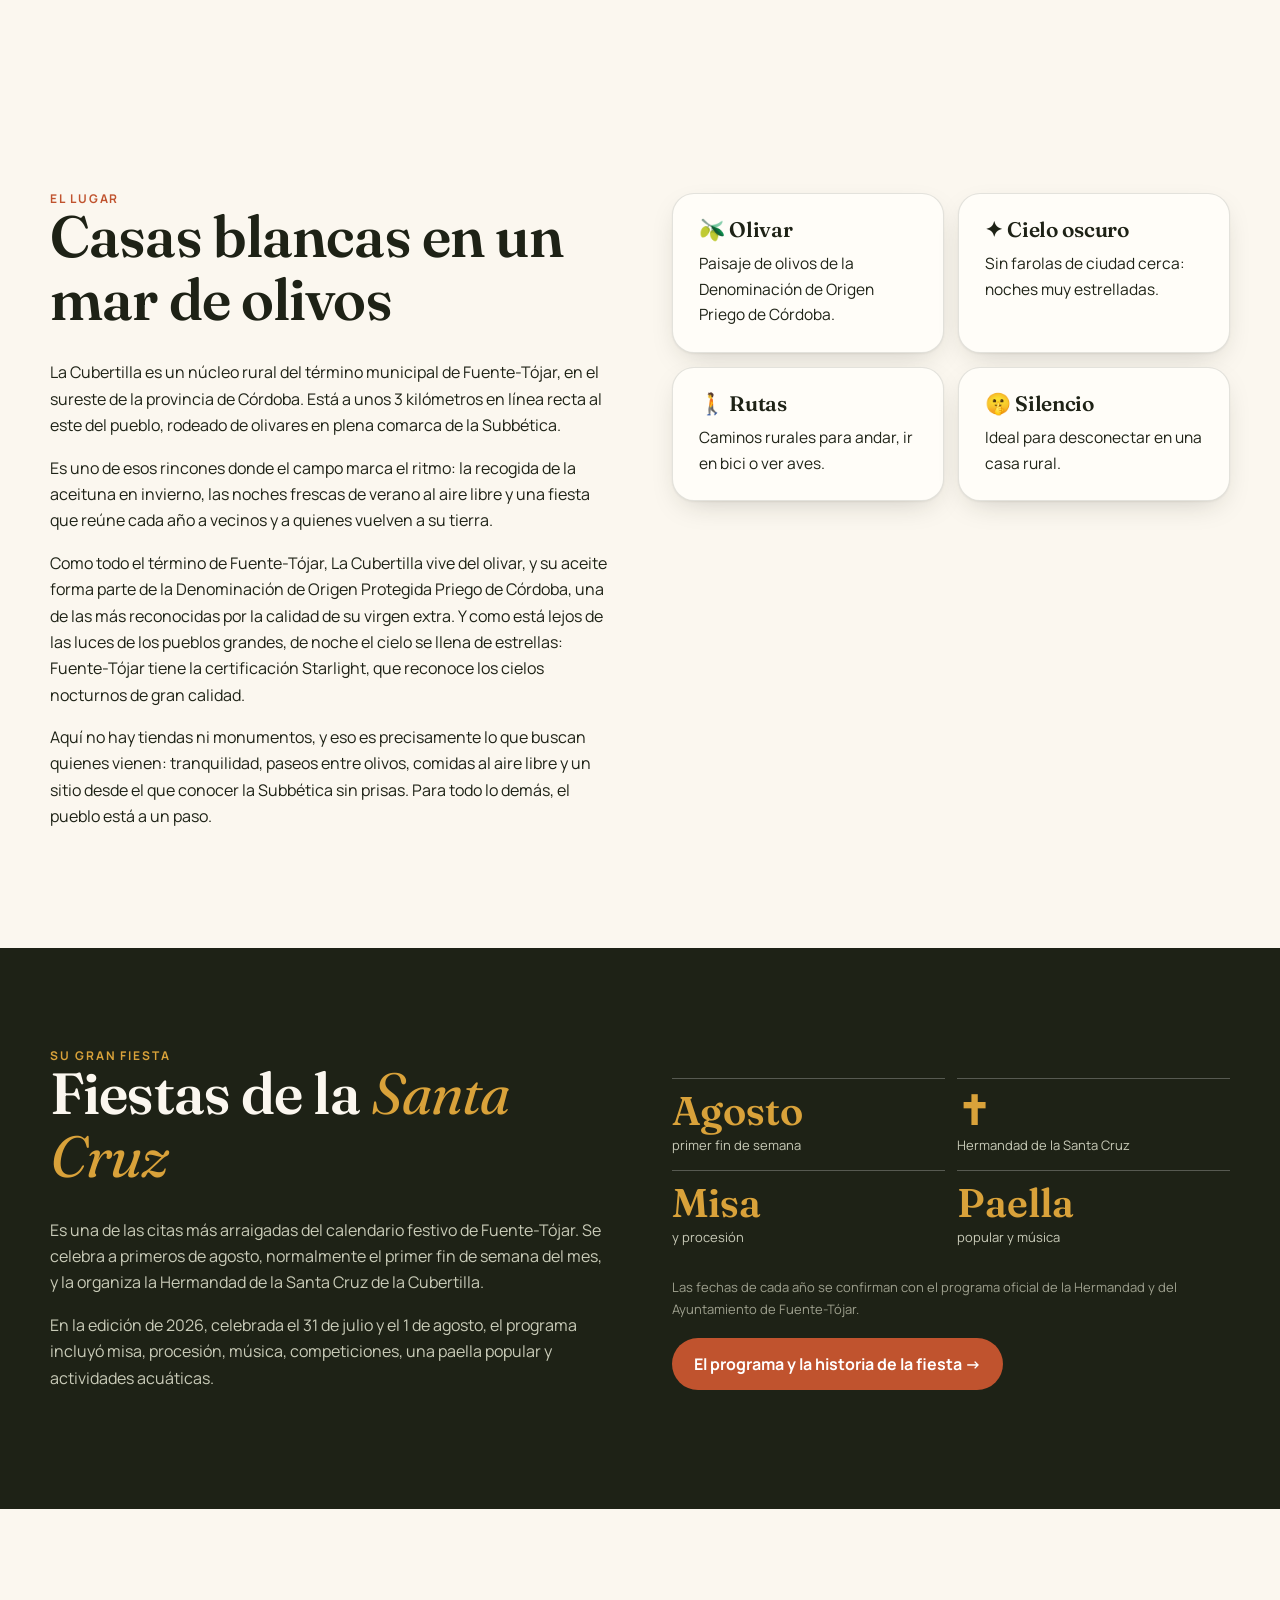
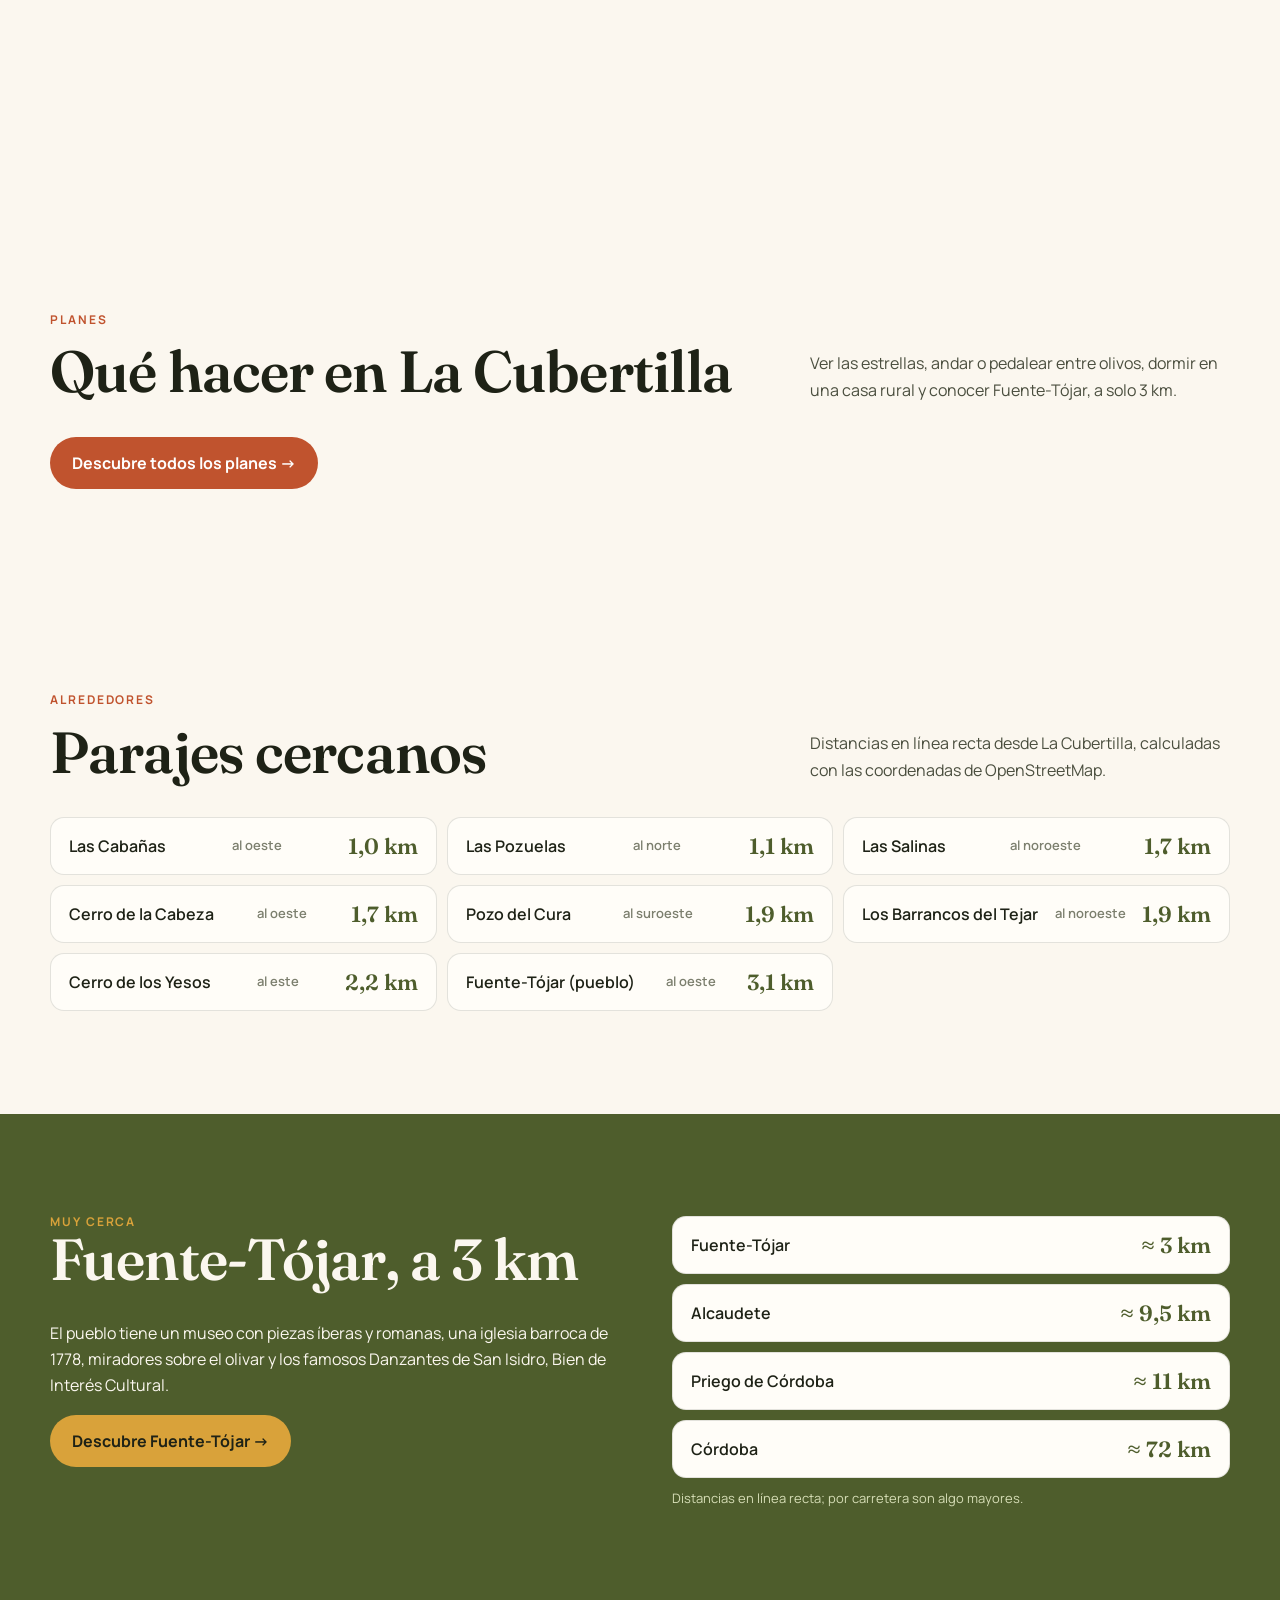
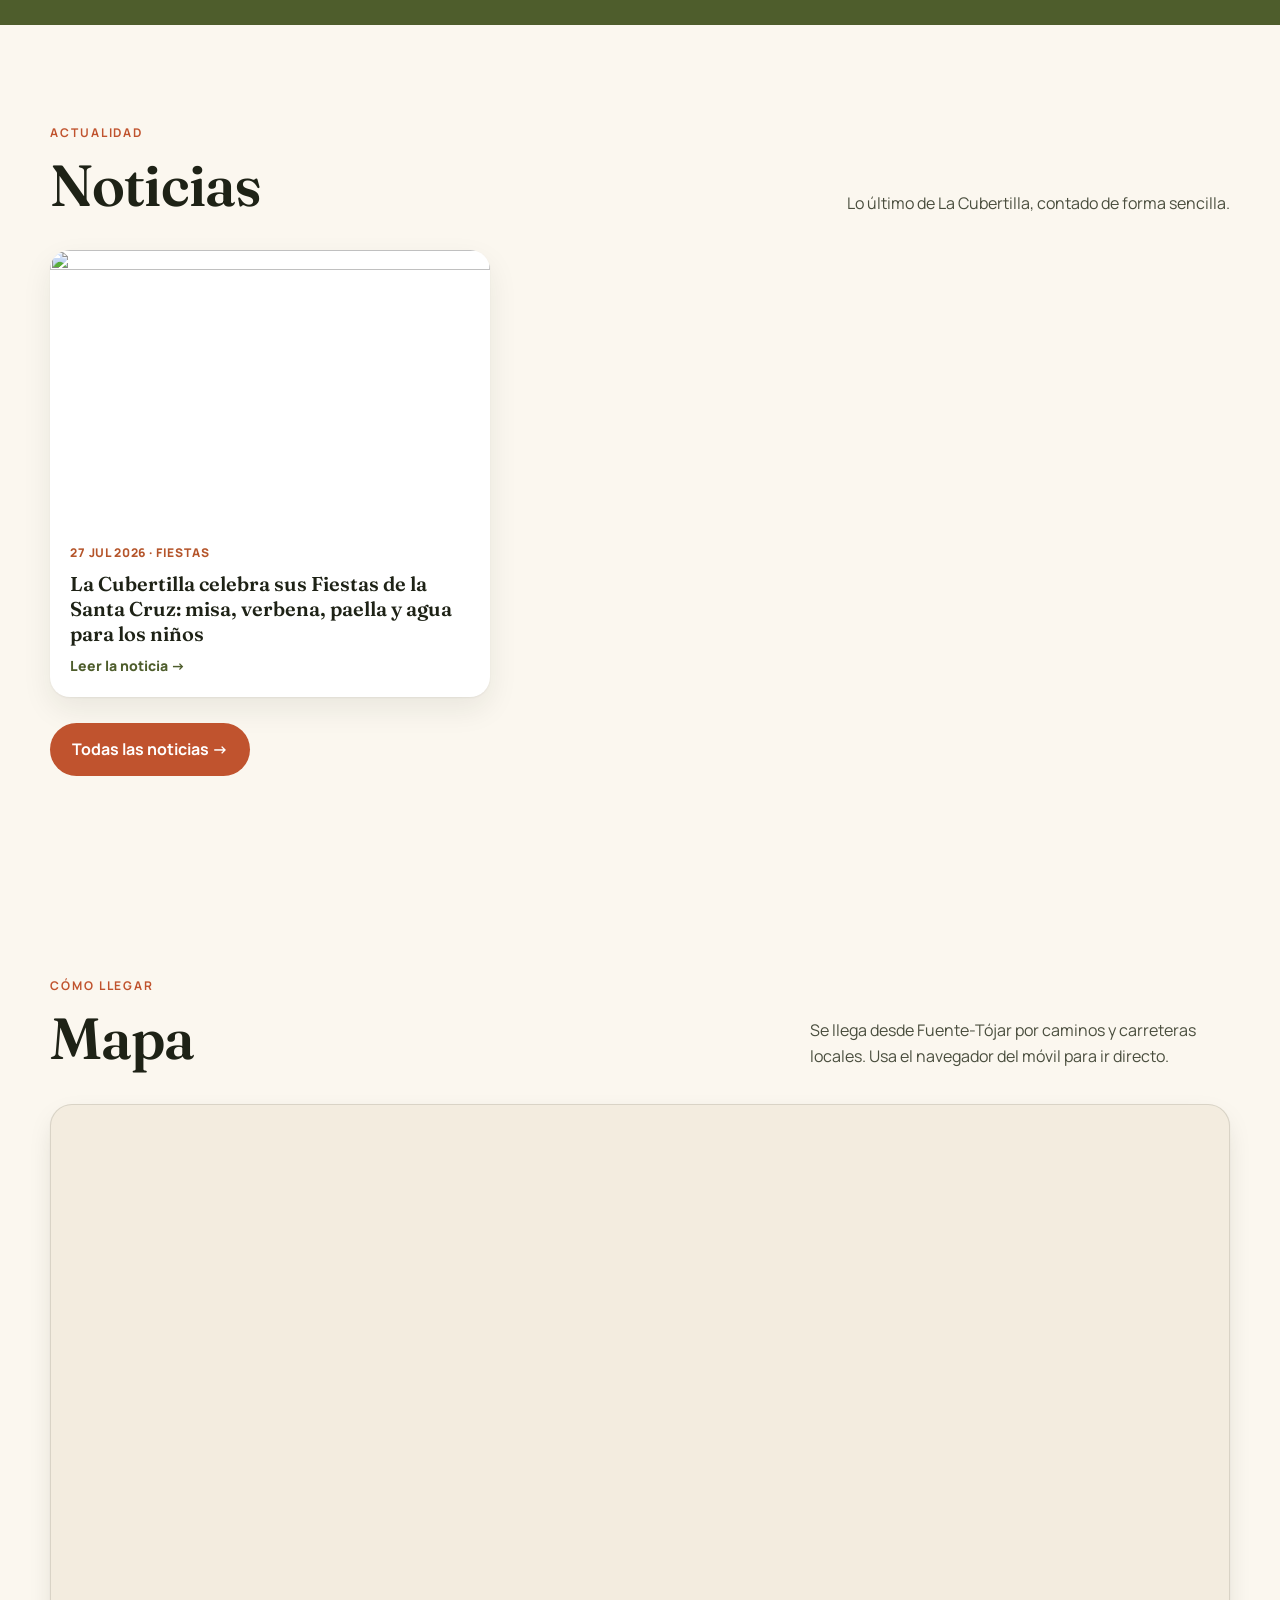
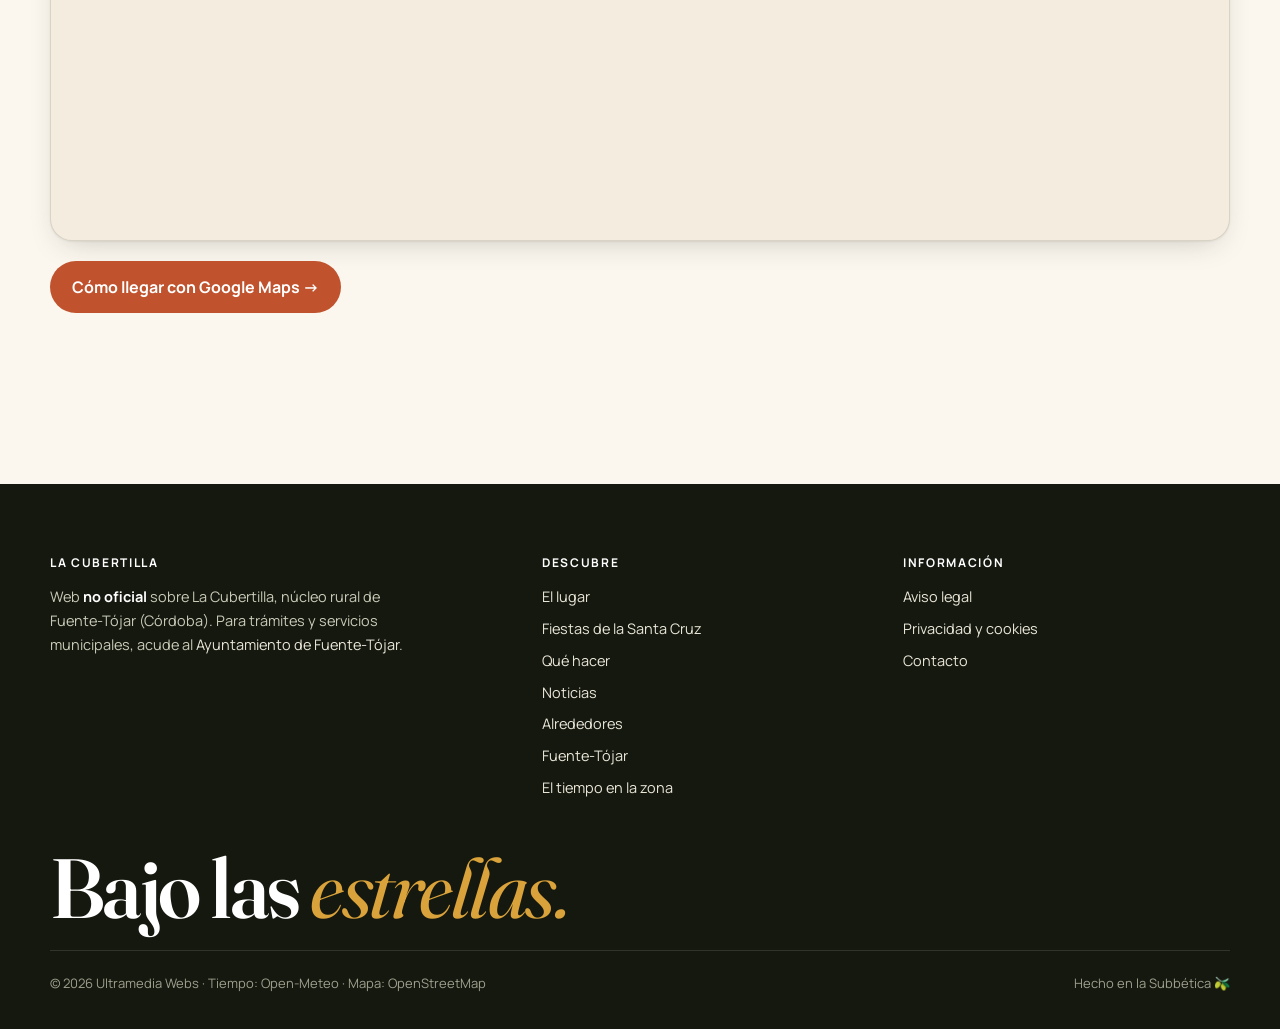
==== commit c8a36c93: "Update index.html" ====
--- a/index.html
+++ b/index.html
@@ -874,8 +874,8 @@
 
 <section class="sec" id="noticias">
   <div class="wrap">
-    <div class="sec-h"><div><div class="eyebrow">Actualidad</div><h2>Noticias</h2></div><p>Lo último de La Cubertilla y de Fuente-Tójar, contado de forma sencilla.</p></div>
-    <div style="display:grid;grid-template-columns:repeat(auto-fit,minmax(250px,1fr));gap:20px;margin:10px 0 26px"><a href="noticia-fiestas-santa-cruz-2026.html" style="display:flex;flex-direction:column;background:#fff;border-radius:20px;overflow:hidden;box-shadow:0 1px 2px rgba(30,34,22,.06),0 12px 30px rgba(30,34,22,.08);color:#1E2216;text-decoration:none"><img src="https://upload.wikimedia.org/wikipedia/commons/thumb/8/84/Fuente-T%C3%B3jar_22.jpg/960px-Fuente-T%C3%B3jar_22.jpg" alt="" loading="lazy" style="width:100%;aspect-ratio:16/10;object-fit:cover;display:block"><span style="display:flex;flex-direction:column;gap:8px;padding:18px 20px 20px"><span style="font-size:12px;font-weight:800;letter-spacing:.07em;text-transform:uppercase;color:#B5552B">27 jul 2026 · Fiestas</span><span style="font:600 20px/1.25 Fraunces,Georgia,serif">La Cubertilla celebra sus Fiestas de la Santa Cruz: misa, verbena, paella y agua para los niños</span><span style="font-weight:800;font-size:14px;color:#4E5D2C">Leer la noticia →</span></span></a><a href="https://fuentetojar.github.io/noticia-riada-17-octubre.html" style="display:flex;flex-direction:column;background:#fff;border-radius:20px;overflow:hidden;box-shadow:0 1px 2px rgba(30,34,22,.06),0 12px 30px rgba(30,34,22,.08);color:#1E2216;text-decoration:none"><img src="https://upload.wikimedia.org/wikipedia/commons/thumb/d/db/Fuente-T%C3%B3jar_07.jpg/960px-Fuente-T%C3%B3jar_07.jpg" alt="" loading="lazy" style="width:100%;aspect-ratio:16/10;object-fit:cover;display:block"><span style="display:flex;flex-direction:column;gap:8px;padding:18px 20px 20px"><span style="font-size:12px;font-weight:800;letter-spacing:.07em;text-transform:uppercase;color:#B5552B">20 oct 2026 · Temporal</span><span style="font:600 20px/1.25 Fraunces,Georgia,serif">90 litros en media hora: la riada que llenó de barro la Plaza de la Fuente</span><span style="font-weight:800;font-size:14px;color:#4E5D2C">Leer la noticia →</span></span></a><a href="https://fuentetojar.github.io/noticia-virgen-del-rosario-alcaldesa-perpetua.html" style="display:flex;flex-direction:column;background:#fff;border-radius:20px;overflow:hidden;box-shadow:0 1px 2px rgba(30,34,22,.06),0 12px 30px rgba(30,34,22,.08);color:#1E2216;text-decoration:none"><img src="https://upload.wikimedia.org/wikipedia/commons/thumb/e/e9/Fuente-T%C3%B3jar_12.jpg/960px-Fuente-T%C3%B3jar_12.jpg" alt="" loading="lazy" style="width:100%;aspect-ratio:16/10;object-fit:cover;display:block"><span style="display:flex;flex-direction:column;gap:8px;padding:18px 20px 20px"><span style="font-size:12px;font-weight:800;letter-spacing:.07em;text-transform:uppercase;color:#B5552B">7 oct 2026 · Tradiciones</span><span style="font:600 20px/1.25 Fraunces,Georgia,serif">La Virgen del Rosario, Alcaldesa Perpetua de Fuente-Tójar</span><span style="font-weight:800;font-size:14px;color:#4E5D2C">Leer la noticia →</span></span></a></div>
+    <div class="sec-h"><div><div class="eyebrow">Actualidad</div><h2>Noticias</h2></div><p>Lo último de La Cubertilla, contado de forma sencilla.</p></div>
+    <div style="display:grid;grid-template-columns:minmax(250px,440px);gap:20px;margin:10px 0 26px"><a href="noticia-fiestas-santa-cruz-2026.html" style="display:flex;flex-direction:column;background:#fff;border-radius:20px;overflow:hidden;box-shadow:0 1px 2px rgba(30,34,22,.06),0 12px 30px rgba(30,34,22,.08);color:#1E2216;text-decoration:none"><img src="https://upload.wikimedia.org/wikipedia/commons/thumb/8/84/Fuente-T%C3%B3jar_22.jpg/960px-Fuente-T%C3%B3jar_22.jpg" alt="" loading="lazy" style="width:100%;aspect-ratio:16/10;object-fit:cover;display:block"><span style="display:flex;flex-direction:column;gap:8px;padding:18px 20px 20px"><span style="font-size:12px;font-weight:800;letter-spacing:.07em;text-transform:uppercase;color:#B5552B">27 jul 2026 · Fiestas</span><span style="font:600 20px/1.25 Fraunces,Georgia,serif">La Cubertilla celebra sus Fiestas de la Santa Cruz: misa, verbena, paella y agua para los niños</span><span style="font-weight:800;font-size:14px;color:#4E5D2C">Leer la noticia →</span></span></a></div>
     <a class="btn" href="noticias.html">Todas las noticias →</a>
   </div>
 </section>
